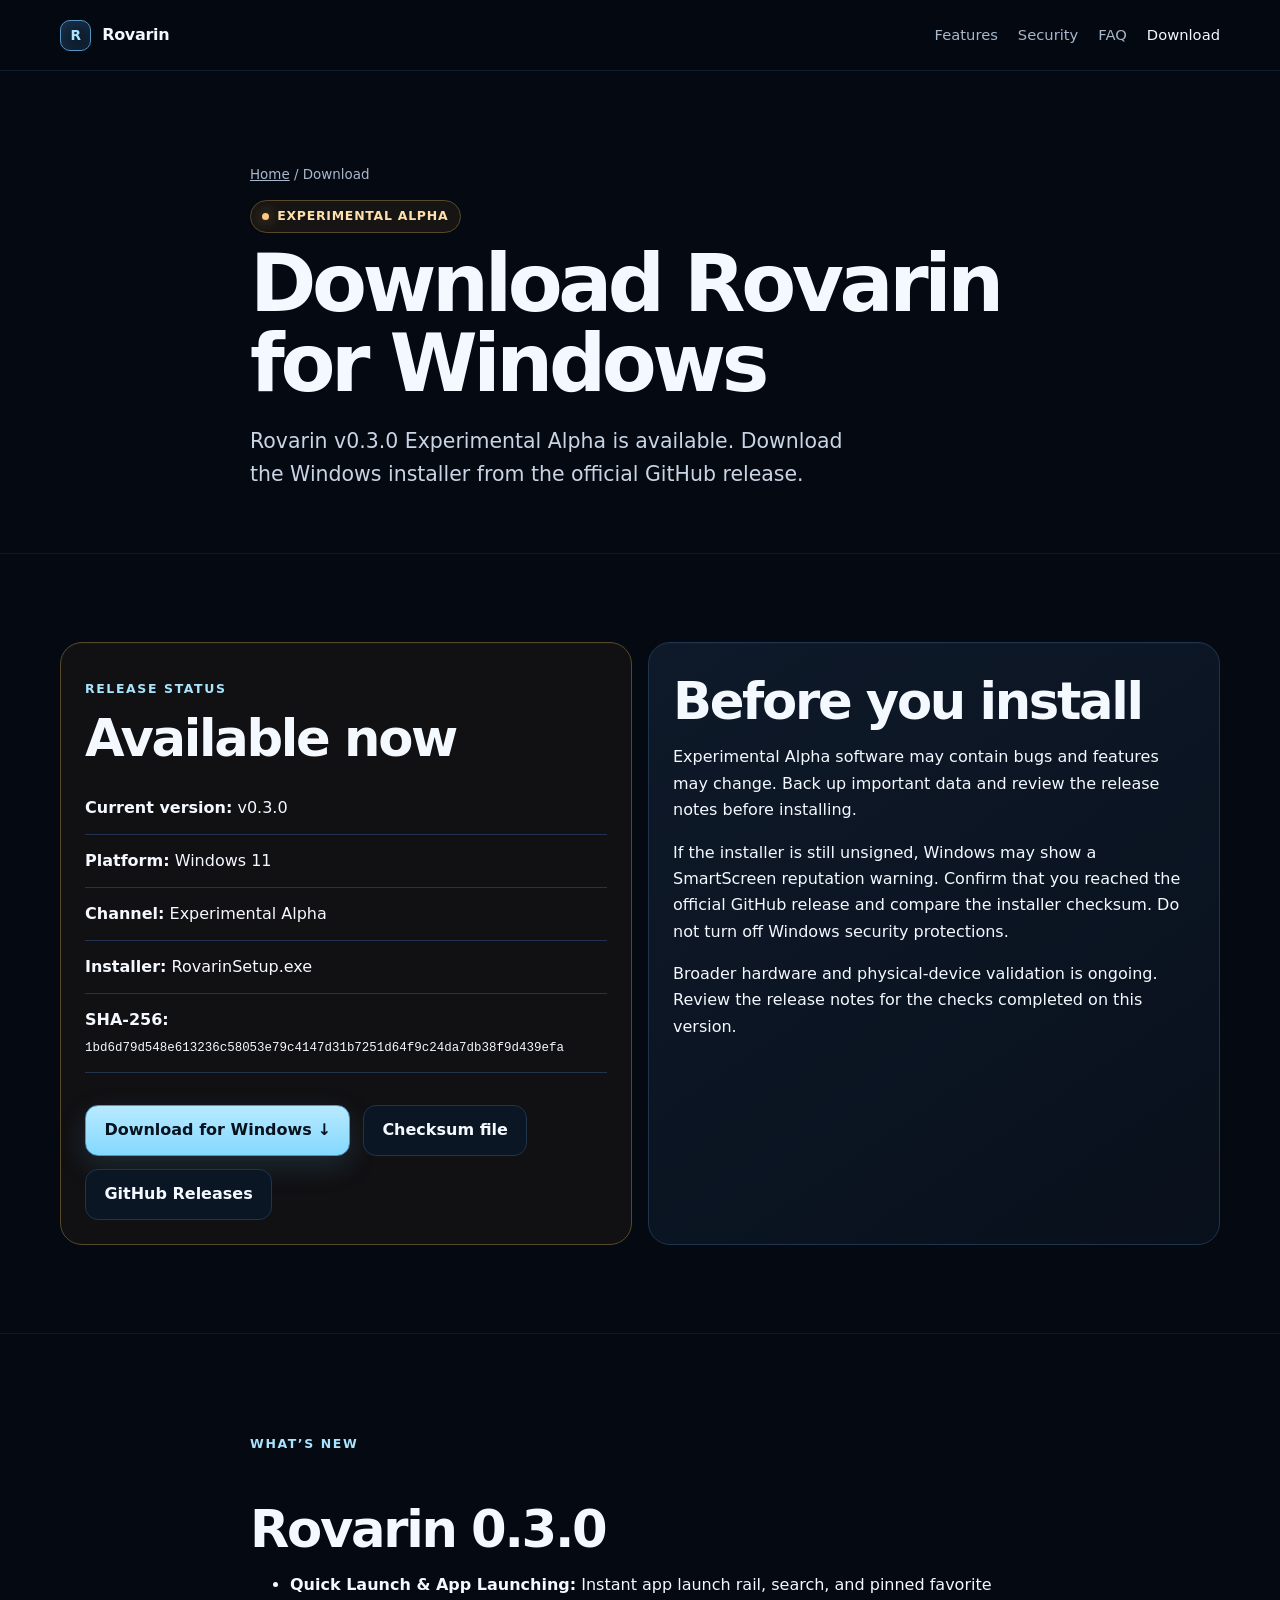
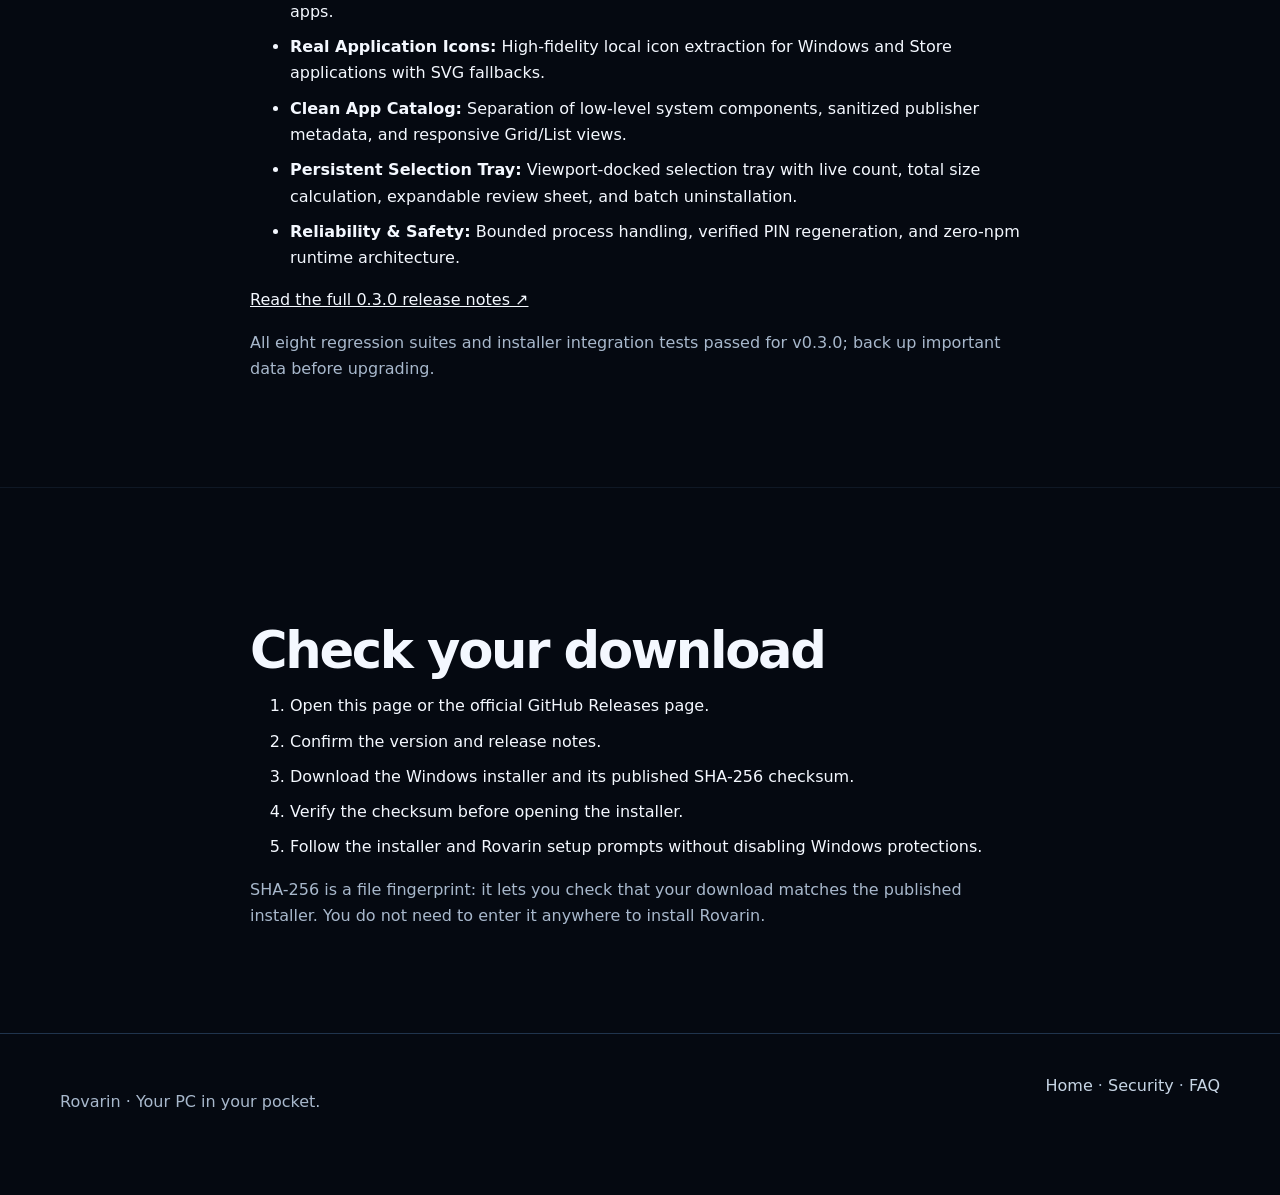
==== download/index.html @ 53f53052 "Promote v0.3.0 Applications and Quick Launch capabilities into Features and clean up release copy" ====
<!doctype html><html lang="en"><head><meta charset="utf-8"><meta name="viewport" content="width=device-width,initial-scale=1"><title>Download Rovarin for Windows — Experimental Alpha</title><meta name="description" content="Rovarin download status, Experimental Alpha warnings, release verification and Windows installer information."><link rel="canonical" href="https://rovarinofficial.com/download/"><meta property="og:title" content="Download Rovarin for Windows"><meta property="og:description" content="Check the current Rovarin Experimental Alpha release status and verification information."><meta property="og:type" content="website"><meta property="og:url" content="https://rovarinofficial.com/download/"><meta property="og:image" content="https://rovarinofficial.com/assets/images/social-preview.png"><meta name="twitter:card" content="summary_large_image"><meta name="twitter:title" content="Download Rovarin for Windows"><meta name="twitter:description" content="Rovarin Experimental Alpha download and release status."><meta name="twitter:image" content="https://rovarinofficial.com/assets/images/social-preview.png"><meta name="theme-color" content="#050911"><link rel="icon" type="image/svg+xml" href="data:image/svg+xml,%3Csvg xmlns='http://www.w3.org/2000/svg' viewBox='0 0 64 64'%3E%3Crect width='64' height='64' rx='17' fill='%2308111e'/%3E%3Cpath d='M19 47V17h14q12 0 12 10 0 7-7 9l9 11H36l-8-10v10zm9-18h5q4 0 4-3t-4-3h-5z' fill='%23a9e4ff'/%3E%3C/svg%3E"><link rel="stylesheet" href="/assets/css/site.css"><meta name="robots" content="index, follow"></head><body><a class="skip" href="#main">Skip to content</a><header class="site-header"><nav class="nav wrap" aria-label="Primary"><a class="brand" href="/"><span class="mark" aria-hidden="true"></span>Rovarin</a><button class="menu" data-menu aria-expanded="false" aria-controls="nav-links">Menu</button><div class="nav-links" data-nav id="nav-links"><a href="/#features">Features</a><a href="/security/">Security</a><a href="/faq/">FAQ</a><a href="/download/" aria-current="page">Download</a></div></nav></header><main id="main"><header class="page-hero"><div class="wrap prose"><p class="breadcrumbs"><a href="/">Home</a> / Download</p><span class="status">Experimental Alpha</span><h1>Download Rovarin for Windows</h1><p class="lead">Rovarin v0.3.0 Experimental Alpha is available. Download the Windows installer from the official GitHub release.</p></div></header><section class="section"><div class="wrap grid grid-2"><article class="card warning"><p class="kicker">Release status</p><h2>Available now</h2><ul class="list-clean"><li><strong>Current version:</strong> v0.3.0</li><li><strong>Platform:</strong> Windows 11</li><li><strong>Channel:</strong> Experimental Alpha</li><li><strong>Installer:</strong> RovarinSetup.exe</li><li><strong>SHA-256:</strong> <code class="checksum">1bd6d79d548e613236c58053e79c4147d31b7251d64f9c24da7db38f9d439efa</code></li></ul><div class="actions"><a class="button" href="https://github.com/DontMovePlease/Rovarin/releases/download/v0.3.0/RovarinSetup.exe">Download for Windows ↓</a><a class="button secondary" href="https://github.com/DontMovePlease/Rovarin/releases/download/v0.3.0/RovarinSetup.sha256">Checksum file</a><a class="button secondary" href="https://github.com/DontMovePlease/Rovarin/releases" target="_blank" rel="noopener noreferrer">GitHub Releases</a></div></article><article class="card"><h2>Before you install</h2><p>Experimental Alpha software may contain bugs and features may change. Back up important data and review the release notes before installing.</p><p>If the installer is still unsigned, Windows may show a SmartScreen reputation warning. Confirm that you reached the official GitHub release and compare the installer checksum. Do not turn off Windows security protections.</p><p>Broader hardware and physical-device validation is ongoing. Review the release notes for the checks completed on this version.</p></article></div></section><section class="section" id="updates"><div class="wrap prose"><p class="kicker">What’s new</p><h2>Rovarin 0.3.0</h2><ul><li><strong>Quick Launch &amp; App Launching:</strong> Instant app launch rail, search, and pinned favorite apps.</li><li><strong>Real Application Icons:</strong> High-fidelity local icon extraction for Windows and Store applications with SVG fallbacks.</li><li><strong>Clean App Catalog:</strong> Separation of low-level system components, sanitized publisher metadata, and responsive Grid/List views.</li><li><strong>Persistent Selection Tray:</strong> Viewport-docked selection tray with live count, total size calculation, expandable review sheet, and batch uninstallation.</li><li><strong>Reliability &amp; Safety:</strong> Bounded process handling, verified PIN regeneration, and zero-npm runtime architecture.</li></ul><p><a href="https://github.com/DontMovePlease/Rovarin/releases/tag/v0.3.0">Read the full 0.3.0 release notes ↗</a></p><p class="muted">All eight regression suites and installer integration tests passed for v0.3.0; back up important data before upgrading.</p></div></section><section class="section"><div class="wrap prose"><h2>Check your download</h2><ol><li>Open this page or the official GitHub Releases page.</li><li>Confirm the version and release notes.</li><li>Download the Windows installer and its published SHA-256 checksum.</li><li>Verify the checksum before opening the installer.</li><li>Follow the installer and Rovarin setup prompts without disabling Windows protections.</li></ol><p class="muted">SHA-256 is a file fingerprint: it lets you check that your download matches the published installer. You do not need to enter it anywhere to install Rovarin.</p></div></section></main><footer class="footer"><div class="wrap footer-grid"><p>Rovarin · Your PC in your pocket.</p><nav aria-label="Footer"><a href="/">Home</a> · <a href="/security/">Security</a> · <a href="/faq/">FAQ</a></nav></div></footer><script src="/assets/js/site.js" defer></script></body></html>
---- assets/css/site.css ----
:root{color-scheme:dark;--bg:#050911;--bg2:#09111f;--panel:#0d1726;--panel2:#101d2f;--line:#20344d;--text:#f4f8ff;--muted:#a8b8cc;--ice:#a9e4ff;--blue:#63c8ff;--indigo:#8094ff;--good:#7ae5bd;--warn:#ffc980;--radius:22px;--shadow:0 24px 70px rgba(0,0,0,.35);font-family:Inter,ui-sans-serif,system-ui,-apple-system,BlinkMacSystemFont,"Segoe UI",sans-serif;font-size:16px}
*{box-sizing:border-box}html{scroll-behavior:smooth}body{margin:0;background:radial-gradient(900px 500px at 70% -10%,rgba(72,113,184,.16),transparent 65%),var(--bg);color:var(--text);line-height:1.65}a{color:inherit}img,video{display:block;max-width:100%}button,a{touch-action:manipulation}::selection{background:var(--ice);color:#05101d}:focus-visible{outline:3px solid var(--ice);outline-offset:4px}.skip{position:fixed;left:1rem;top:1rem;z-index:99;transform:translateY(-180%);padding:.7rem 1rem;background:var(--ice);color:#06101c;border-radius:10px;text-decoration:none}.skip:focus{transform:none}.wrap{width:min(1160px,calc(100% - 2rem));margin-inline:auto}.site-header{position:sticky;top:0;z-index:20;background:rgba(5,9,17,.88);border-bottom:1px solid rgba(105,159,214,.15);backdrop-filter:blur(14px)}.nav{min-height:70px;display:flex;align-items:center;justify-content:space-between;gap:1rem}.brand{display:flex;align-items:center;gap:.7rem;font-weight:760;letter-spacing:-.02em;text-decoration:none}.mark{width:31px;height:31px;border:1px solid #5595c4;border-radius:10px;display:grid;place-items:center;background:linear-gradient(145deg,#13253b,#08111e);box-shadow:inset 0 0 18px rgba(99,200,255,.12)}.mark:before{content:"R";font-size:.85rem;color:var(--ice)}.nav-links{display:flex;align-items:center;gap:1.25rem}.nav-links a{color:var(--muted);text-decoration:none;font-size:.92rem}.nav-links a:hover,.nav-links a[aria-current="page"]{color:var(--text)}.menu{display:none;background:transparent;color:var(--text);border:1px solid var(--line);border-radius:10px;padding:.5rem .7rem}.status{display:inline-flex;align-items:center;gap:.5rem;border:1px solid #594928;background:rgba(87,67,31,.22);color:#ffe0ac;border-radius:999px;padding:.32rem .7rem;font-size:.78rem;font-weight:700;letter-spacing:.06em;text-transform:uppercase}.status:before{content:"";width:7px;height:7px;border-radius:50%;background:var(--warn);box-shadow:0 0 13px rgba(255,201,128,.6)}.hero{padding:7rem 0 5rem}.hero-grid{display:grid;grid-template-columns:1.02fr .98fr;gap:4rem;align-items:center}.eyebrow{color:var(--ice);font-size:.79rem;text-transform:uppercase;letter-spacing:.14em;font-weight:750}.hero h1{font-size:clamp(3.25rem,7vw,6.4rem);line-height:.92;letter-spacing:-.065em;margin:.85rem 0 1.4rem}.hero h1 span{display:block;color:var(--ice);font-size:.34em;line-height:1.2;letter-spacing:-.025em;margin-top:1rem}.lead{font-size:clamp(1.08rem,2vw,1.28rem);color:#c9d5e5;max-width:620px}.answer{color:var(--muted);max-width:680px}.actions{display:flex;flex-wrap:wrap;gap:.8rem;margin-top:2rem}.button{display:inline-flex;align-items:center;justify-content:center;min-height:48px;padding:.7rem 1.15rem;border-radius:13px;border:1px solid #5295c6;background:linear-gradient(180deg,#b8eaff,#84d8ff);color:#07131e;text-decoration:none;font-weight:760;box-shadow:0 10px 30px rgba(99,200,255,.15)}.button.secondary{background:#0b1625;color:var(--text);border-color:var(--line);box-shadow:none}.button[aria-disabled="true"]{opacity:.55;cursor:not-allowed}.micro{font-size:.82rem;color:#8395ab;margin-top:1rem}.showcase{position:relative}.window{background:linear-gradient(145deg,rgba(18,33,52,.95),rgba(7,14,25,.97));border:1px solid #29435f;border-radius:26px;box-shadow:var(--shadow),inset 0 1px rgba(255,255,255,.05);overflow:hidden;aspect-ratio:1.22}.windowbar{height:46px;display:flex;align-items:center;gap:7px;padding:0 1rem;border-bottom:1px solid var(--line)}.dot{width:8px;height:8px;background:#35506d;border-radius:50%}.placeholder{height:calc(100% - 46px);display:grid;place-items:center;text-align:center;padding:2rem;background:linear-gradient(rgba(99,200,255,.03) 1px,transparent 1px),linear-gradient(90deg,rgba(99,200,255,.03) 1px,transparent 1px);background-size:32px 32px}.placeholder strong{display:block;color:var(--ice);font-size:1.1rem}.placeholder span{display:block;max-width:350px;color:var(--muted);font-size:.9rem;margin-top:.4rem}.phone-outline{position:absolute;right:0;bottom:-42px;width:155px;aspect-ratio:.49;background:#070c14;border:1px solid #31506e;border-radius:28px;box-shadow:0 24px 55px rgba(0,0,0,.52);padding:9px}.phone-screen{height:100%;border-radius:21px;border:1px dashed #345978;display:grid;place-items:center;text-align:center;color:#8ea4bc;font-size:.7rem;padding:1rem}.section{padding:5.5rem 0;border-top:1px solid rgba(105,159,214,.1)}.section-head{max-width:720px;margin-bottom:2.2rem}.section h2{font-size:clamp(2rem,4vw,3.4rem);line-height:1.05;letter-spacing:-.045em;margin:.5rem 0 1rem}.section h3{line-height:1.2}.muted{color:var(--muted)}.grid{display:grid;gap:1rem}.grid-3{grid-template-columns:repeat(3,1fr)}.grid-2{grid-template-columns:repeat(2,1fr)}.card{background:linear-gradient(145deg,rgba(15,27,44,.9),rgba(9,17,29,.88));border:1px solid var(--line);border-radius:var(--radius);padding:1.5rem;box-shadow:inset 0 1px rgba(255,255,255,.025)}.card h3{margin:.25rem 0 .65rem}.card p:last-child{margin-bottom:0}.icon{width:40px;height:40px;display:grid;place-items:center;border-radius:12px;background:#10253a;border:1px solid #274665;color:var(--ice);font-weight:780}.metric-row{display:grid;grid-template-columns:repeat(4,1fr);gap:.8rem}.metric{border-left:2px solid var(--blue);padding:.45rem 1rem;background:rgba(11,23,39,.72);border-radius:0 12px 12px 0}.metric strong{display:block}.metric span{color:var(--muted);font-size:.85rem}.demo-strip{display:grid;grid-template-columns:repeat(5,1fr);gap:.7rem;counter-reset:demo}.demo-step{min-height:165px;padding:1rem;border:1px dashed #34536f;border-radius:18px;background:#08111d;color:var(--muted);display:flex;flex-direction:column;justify-content:space-between}.demo-step:before{counter-increment:demo;content:"0" counter(demo);color:var(--ice);font-size:.76rem;letter-spacing:.12em}.demo-step strong{color:var(--text)}.flow{display:grid;grid-template-columns:repeat(5,1fr);gap:0}.flow article{padding:1.2rem;border-top:1px solid var(--line);position:relative}.flow b{color:var(--ice);font-size:.8rem;letter-spacing:.1em}.callout{border:1px solid #39536f;background:linear-gradient(100deg,rgba(32,63,92,.28),rgba(13,23,39,.74));border-radius:26px;padding:clamp(1.5rem,4vw,3rem)}.release{display:grid;grid-template-columns:1fr auto;align-items:center;gap:2rem}.release h2{margin-top:.35rem}.warning{border-color:#57482b;background:rgba(72,54,25,.18)}.faq-list{display:grid;gap:.65rem}.faq-list details{border:1px solid var(--line);border-radius:16px;background:#0a1422;padding:1rem 1.2rem}.faq-list summary{cursor:pointer;font-weight:700}.faq-list p{color:var(--muted);margin-bottom:.2rem}.footer{padding:2.4rem 0 4rem;border-top:1px solid var(--line);color:var(--muted)}.footer-grid{display:flex;justify-content:space-between;gap:2rem;flex-wrap:wrap}.footer a{color:#c7d5e5;text-decoration:none}.prose{max-width:780px}.prose h2{margin-top:3rem}.prose h3{margin-top:2rem}.prose li{margin:.55rem 0}.page-hero{padding:5rem 0 2.5rem}.page-hero h1{font-size:clamp(2.6rem,7vw,5rem);letter-spacing:-.055em;line-height:1;margin:.7rem 0 1rem}.breadcrumbs{font-size:.84rem;color:var(--muted)}.notice{padding:1rem 1.2rem;border:1px solid #5f4b29;border-radius:14px;background:#1d180e;color:#ffe0a6}.list-clean{padding:0;list-style:none}.list-clean li{padding:.8rem 0;border-bottom:1px solid var(--line)}.kicker{font-size:.78rem;text-transform:uppercase;letter-spacing:.13em;color:var(--ice);font-weight:750}@media(max-width:900px){.hero-grid,.grid-3{grid-template-columns:1fr}.hero{padding-top:5rem}.showcase{max-width:680px}.demo-strip{grid-template-columns:repeat(2,1fr)}.demo-step:last-child{grid-column:span 2}.flow{grid-template-columns:1fr}.flow article{border-left:1px solid var(--line)}.metric-row{grid-template-columns:repeat(2,1fr)}}@media(max-width:700px){.menu{display:block}.nav-links{display:none;position:absolute;top:70px;left:0;right:0;background:#07101c;border-bottom:1px solid var(--line);padding:1rem;flex-direction:column;align-items:stretch}.nav-links.open{display:flex}.nav-links a{padding:.55rem}.hero-grid{gap:2.6rem}.phone-outline{right:10px;width:120px}.grid-2,.release{grid-template-columns:1fr}.release .actions{margin-top:0}.metric-row,.demo-strip{grid-template-columns:1fr}.demo-step:last-child{grid-column:auto}.section{padding:4rem 0}}@media(max-width:390px){.wrap{width:min(100% - 1.25rem,1160px)}.hero{padding-top:4rem}.hero h1{font-size:3rem}.actions{flex-direction:column}.button{width:100%}.phone-outline{display:none}.card{padding:1.2rem}}@media(prefers-reduced-motion:reduce){html{scroll-behavior:auto}*,*:before,*:after{animation-duration:.01ms!important;animation-iteration-count:1!important;transition-duration:.01ms!important}}

.checksum{overflow-wrap:anywhere;font-size:.78rem;line-height:1.8}.list-clean{min-width:0}.grid>*{min-width:0}
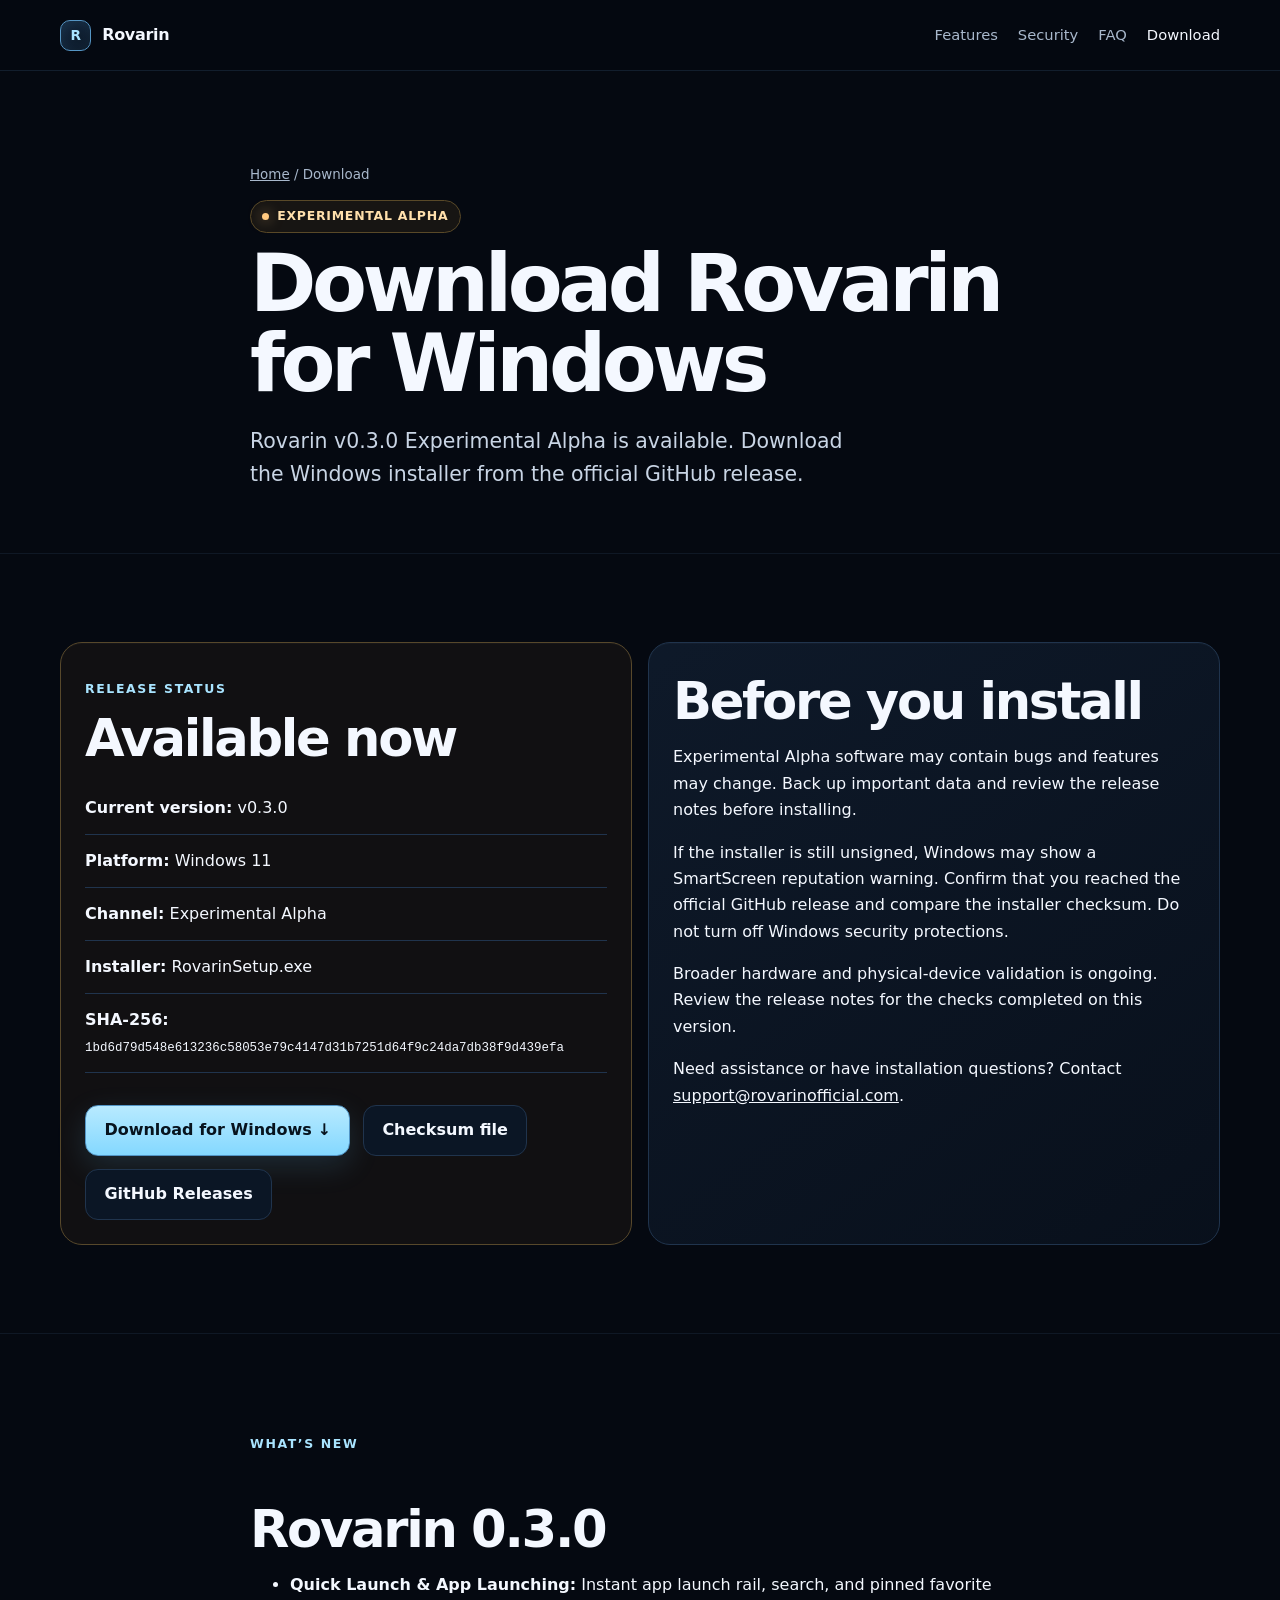
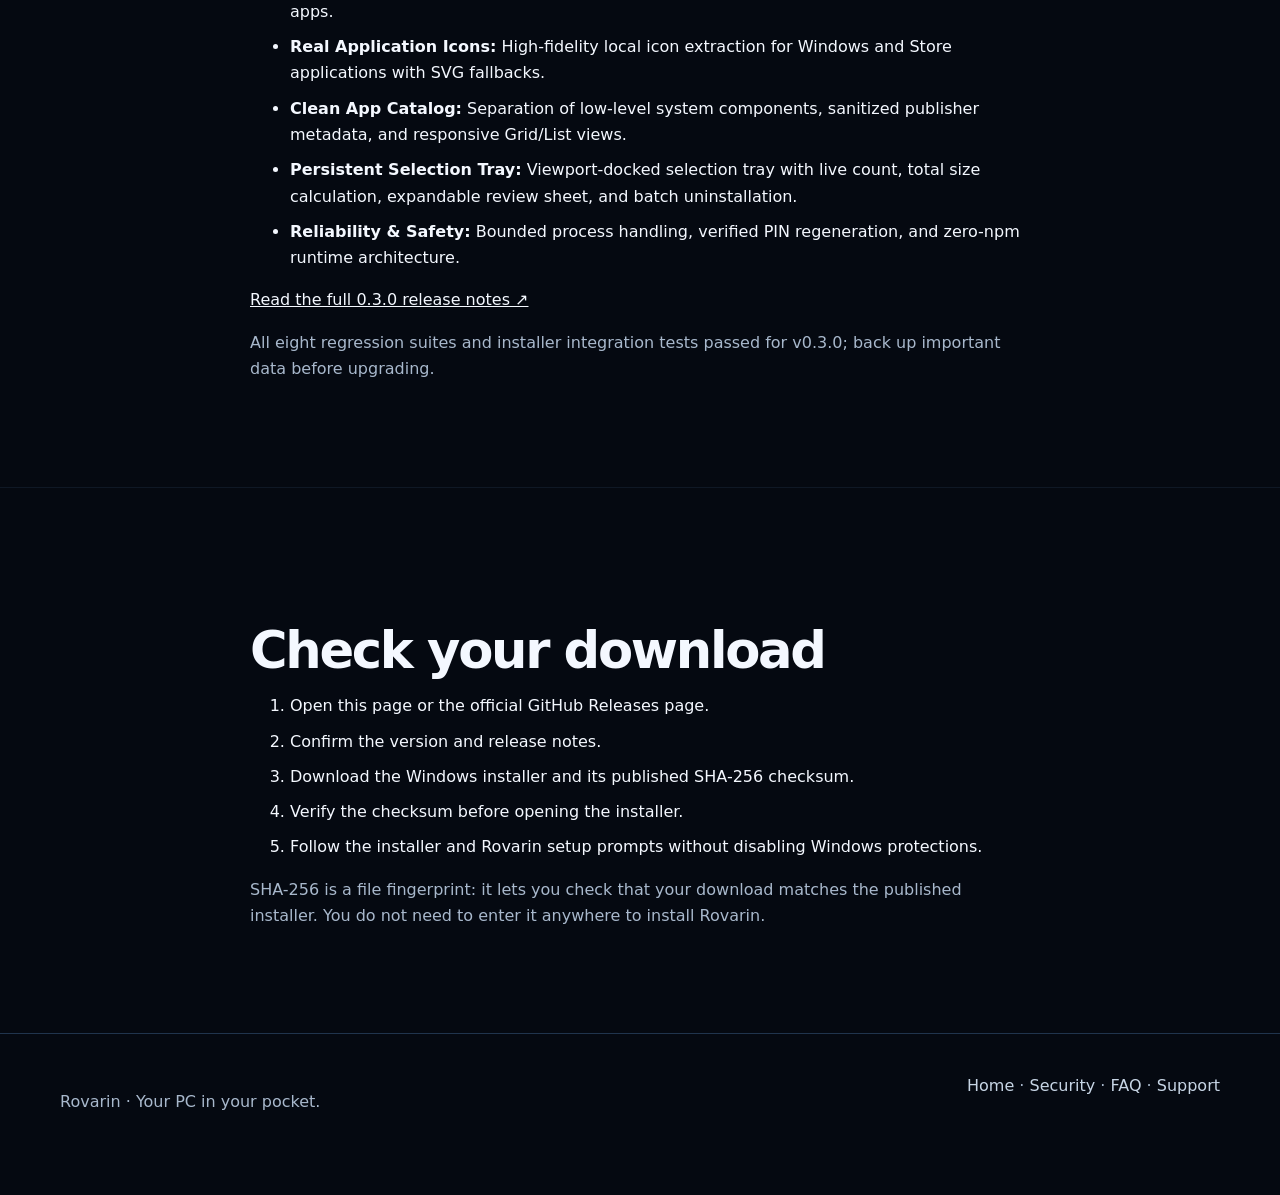
==== commit f5c0ae3c: "Add official support email and safe site polish across pages" ====
--- a/download/index.html
+++ b/download/index.html
@@ -1 +1 @@
-<!doctype html><html lang="en"><head><meta charset="utf-8"><meta name="viewport" content="width=device-width,initial-scale=1"><title>Download Rovarin for Windows — Experimental Alpha</title><meta name="description" content="Rovarin download status, Experimental Alpha warnings, release verification and Windows installer information."><link rel="canonical" href="https://rovarinofficial.com/download/"><meta property="og:title" content="Download Rovarin for Windows"><meta property="og:description" content="Check the current Rovarin Experimental Alpha release status and verification information."><meta property="og:type" content="website"><meta property="og:url" content="https://rovarinofficial.com/download/"><meta property="og:image" content="https://rovarinofficial.com/assets/images/social-preview.png"><meta name="twitter:card" content="summary_large_image"><meta name="twitter:title" content="Download Rovarin for Windows"><meta name="twitter:description" content="Rovarin Experimental Alpha download and release status."><meta name="twitter:image" content="https://rovarinofficial.com/assets/images/social-preview.png"><meta name="theme-color" content="#050911"><link rel="icon" type="image/svg+xml" href="data:image/svg+xml,%3Csvg xmlns='http://www.w3.org/2000/svg' viewBox='0 0 64 64'%3E%3Crect width='64' height='64' rx='17' fill='%2308111e'/%3E%3Cpath d='M19 47V17h14q12 0 12 10 0 7-7 9l9 11H36l-8-10v10zm9-18h5q4 0 4-3t-4-3h-5z' fill='%23a9e4ff'/%3E%3C/svg%3E"><link rel="stylesheet" href="/assets/css/site.css"><meta name="robots" content="index, follow"></head><body><a class="skip" href="#main">Skip to content</a><header class="site-header"><nav class="nav wrap" aria-label="Primary"><a class="brand" href="/"><span class="mark" aria-hidden="true"></span>Rovarin</a><button class="menu" data-menu aria-expanded="false" aria-controls="nav-links">Menu</button><div class="nav-links" data-nav id="nav-links"><a href="/#features">Features</a><a href="/security/">Security</a><a href="/faq/">FAQ</a><a href="/download/" aria-current="page">Download</a></div></nav></header><main id="main"><header class="page-hero"><div class="wrap prose"><p class="breadcrumbs"><a href="/">Home</a> / Download</p><span class="status">Experimental Alpha</span><h1>Download Rovarin for Windows</h1><p class="lead">Rovarin v0.3.0 Experimental Alpha is available. Download the Windows installer from the official GitHub release.</p></div></header><section class="section"><div class="wrap grid grid-2"><article class="card warning"><p class="kicker">Release status</p><h2>Available now</h2><ul class="list-clean"><li><strong>Current version:</strong> v0.3.0</li><li><strong>Platform:</strong> Windows 11</li><li><strong>Channel:</strong> Experimental Alpha</li><li><strong>Installer:</strong> RovarinSetup.exe</li><li><strong>SHA-256:</strong> <code class="checksum">1bd6d79d548e613236c58053e79c4147d31b7251d64f9c24da7db38f9d439efa</code></li></ul><div class="actions"><a class="button" href="https://github.com/DontMovePlease/Rovarin/releases/download/v0.3.0/RovarinSetup.exe">Download for Windows ↓</a><a class="button secondary" href="https://github.com/DontMovePlease/Rovarin/releases/download/v0.3.0/RovarinSetup.sha256">Checksum file</a><a class="button secondary" href="https://github.com/DontMovePlease/Rovarin/releases" target="_blank" rel="noopener noreferrer">GitHub Releases</a></div></article><article class="card"><h2>Before you install</h2><p>Experimental Alpha software may contain bugs and features may change. Back up important data and review the release notes before installing.</p><p>If the installer is still unsigned, Windows may show a SmartScreen reputation warning. Confirm that you reached the official GitHub release and compare the installer checksum. Do not turn off Windows security protections.</p><p>Broader hardware and physical-device validation is ongoing. Review the release notes for the checks completed on this version.</p></article></div></section><section class="section" id="updates"><div class="wrap prose"><p class="kicker">What’s new</p><h2>Rovarin 0.3.0</h2><ul><li><strong>Quick Launch &amp; App Launching:</strong> Instant app launch rail, search, and pinned favorite apps.</li><li><strong>Real Application Icons:</strong> High-fidelity local icon extraction for Windows and Store applications with SVG fallbacks.</li><li><strong>Clean App Catalog:</strong> Separation of low-level system components, sanitized publisher metadata, and responsive Grid/List views.</li><li><strong>Persistent Selection Tray:</strong> Viewport-docked selection tray with live count, total size calculation, expandable review sheet, and batch uninstallation.</li><li><strong>Reliability &amp; Safety:</strong> Bounded process handling, verified PIN regeneration, and zero-npm runtime architecture.</li></ul><p><a href="https://github.com/DontMovePlease/Rovarin/releases/tag/v0.3.0">Read the full 0.3.0 release notes ↗</a></p><p class="muted">All eight regression suites and installer integration tests passed for v0.3.0; back up important data before upgrading.</p></div></section><section class="section"><div class="wrap prose"><h2>Check your download</h2><ol><li>Open this page or the official GitHub Releases page.</li><li>Confirm the version and release notes.</li><li>Download the Windows installer and its published SHA-256 checksum.</li><li>Verify the checksum before opening the installer.</li><li>Follow the installer and Rovarin setup prompts without disabling Windows protections.</li></ol><p class="muted">SHA-256 is a file fingerprint: it lets you check that your download matches the published installer. You do not need to enter it anywhere to install Rovarin.</p></div></section></main><footer class="footer"><div class="wrap footer-grid"><p>Rovarin · Your PC in your pocket.</p><nav aria-label="Footer"><a href="/">Home</a> · <a href="/security/">Security</a> · <a href="/faq/">FAQ</a></nav></div></footer><script src="/assets/js/site.js" defer></script></body></html>
+<!doctype html><html lang="en"><head><meta charset="utf-8"><meta name="viewport" content="width=device-width,initial-scale=1"><title>Download Rovarin for Windows — Experimental Alpha</title><meta name="description" content="Rovarin download status, Experimental Alpha warnings, release verification and Windows installer information."><link rel="canonical" href="https://rovarinofficial.com/download/"><meta property="og:title" content="Download Rovarin for Windows"><meta property="og:description" content="Check the current Rovarin Experimental Alpha release status and verification information."><meta property="og:type" content="website"><meta property="og:site_name" content="Rovarin"><meta property="og:url" content="https://rovarinofficial.com/download/"><meta property="og:image" content="https://rovarinofficial.com/assets/images/social-preview.png"><meta name="twitter:card" content="summary_large_image"><meta name="twitter:title" content="Download Rovarin for Windows"><meta name="twitter:description" content="Rovarin Experimental Alpha download and release status."><meta name="twitter:image" content="https://rovarinofficial.com/assets/images/social-preview.png"><meta name="theme-color" content="#050911"><link rel="icon" type="image/png" href="/assets/images/icon.png"><link rel="icon" type="image/svg+xml" href="data:image/svg+xml,%3Csvg xmlns='http://www.w3.org/2000/svg' viewBox='0 0 64 64'%3E%3Crect width='64' height='64' rx='17' fill='%2308111e'/%3E%3Cpath d='M19 47V17h14q12 0 12 10 0 7-7 9l9 11H36l-8-10v10zm9-18h5q4 0 4-3t-4-3h-5z' fill='%23a9e4ff'/%3E%3C/svg%3E"><link rel="stylesheet" href="/assets/css/site.css"><meta name="robots" content="index, follow"></head><body><a class="skip" href="#main">Skip to content</a><header class="site-header"><nav class="nav wrap" aria-label="Primary"><a class="brand" href="/"><span class="mark" aria-hidden="true"></span>Rovarin</a><button class="menu" data-menu aria-expanded="false" aria-controls="nav-links">Menu</button><div class="nav-links" data-nav id="nav-links"><a href="/#features">Features</a><a href="/security/">Security</a><a href="/faq/">FAQ</a><a href="/download/" aria-current="page">Download</a></div></nav></header><main id="main"><header class="page-hero"><div class="wrap prose"><p class="breadcrumbs"><a href="/">Home</a> / Download</p><span class="status">Experimental Alpha</span><h1>Download Rovarin for Windows</h1><p class="lead">Rovarin v0.3.0 Experimental Alpha is available. Download the Windows installer from the official GitHub release.</p></div></header><section class="section"><div class="wrap grid grid-2"><article class="card warning"><p class="kicker">Release status</p><h2>Available now</h2><ul class="list-clean"><li><strong>Current version:</strong> v0.3.0</li><li><strong>Platform:</strong> Windows 11</li><li><strong>Channel:</strong> Experimental Alpha</li><li><strong>Installer:</strong> RovarinSetup.exe</li><li><strong>SHA-256:</strong> <code class="checksum">1bd6d79d548e613236c58053e79c4147d31b7251d64f9c24da7db38f9d439efa</code></li></ul><div class="actions"><a class="button" href="https://github.com/DontMovePlease/Rovarin/releases/download/v0.3.0/RovarinSetup.exe">Download for Windows ↓</a><a class="button secondary" href="https://github.com/DontMovePlease/Rovarin/releases/download/v0.3.0/RovarinSetup.sha256">Checksum file</a><a class="button secondary" href="https://github.com/DontMovePlease/Rovarin/releases" target="_blank" rel="noopener noreferrer">GitHub Releases</a></div></article><article class="card"><h2>Before you install</h2><p>Experimental Alpha software may contain bugs and features may change. Back up important data and review the release notes before installing.</p><p>If the installer is still unsigned, Windows may show a SmartScreen reputation warning. Confirm that you reached the official GitHub release and compare the installer checksum. Do not turn off Windows security protections.</p><p>Broader hardware and physical-device validation is ongoing. Review the release notes for the checks completed on this version.</p><p>Need assistance or have installation questions? Contact <a href="mailto:support@rovarinofficial.com">support@rovarinofficial.com</a>.</p></article></div></section><section class="section" id="updates"><div class="wrap prose"><p class="kicker">What’s new</p><h2>Rovarin 0.3.0</h2><ul><li><strong>Quick Launch &amp; App Launching:</strong> Instant app launch rail, search, and pinned favorite apps.</li><li><strong>Real Application Icons:</strong> High-fidelity local icon extraction for Windows and Store applications with SVG fallbacks.</li><li><strong>Clean App Catalog:</strong> Separation of low-level system components, sanitized publisher metadata, and responsive Grid/List views.</li><li><strong>Persistent Selection Tray:</strong> Viewport-docked selection tray with live count, total size calculation, expandable review sheet, and batch uninstallation.</li><li><strong>Reliability &amp; Safety:</strong> Bounded process handling, verified PIN regeneration, and zero-npm runtime architecture.</li></ul><p><a href="https://github.com/DontMovePlease/Rovarin/releases/tag/v0.3.0">Read the full 0.3.0 release notes ↗</a></p><p class="muted">All eight regression suites and installer integration tests passed for v0.3.0; back up important data before upgrading.</p></div></section><section class="section"><div class="wrap prose"><h2>Check your download</h2><ol><li>Open this page or the official GitHub Releases page.</li><li>Confirm the version and release notes.</li><li>Download the Windows installer and its published SHA-256 checksum.</li><li>Verify the checksum before opening the installer.</li><li>Follow the installer and Rovarin setup prompts without disabling Windows protections.</li></ol><p class="muted">SHA-256 is a file fingerprint: it lets you check that your download matches the published installer. You do not need to enter it anywhere to install Rovarin.</p></div></section></main><footer class="footer"><div class="wrap footer-grid"><p>Rovarin · Your PC in your pocket.</p><nav aria-label="Footer"><a href="/">Home</a> · <a href="/security/">Security</a> · <a href="/faq/">FAQ</a> · <a href="mailto:support@rovarinofficial.com">Support</a></nav></div></footer><script src="/assets/js/site.js" defer></script></body></html>
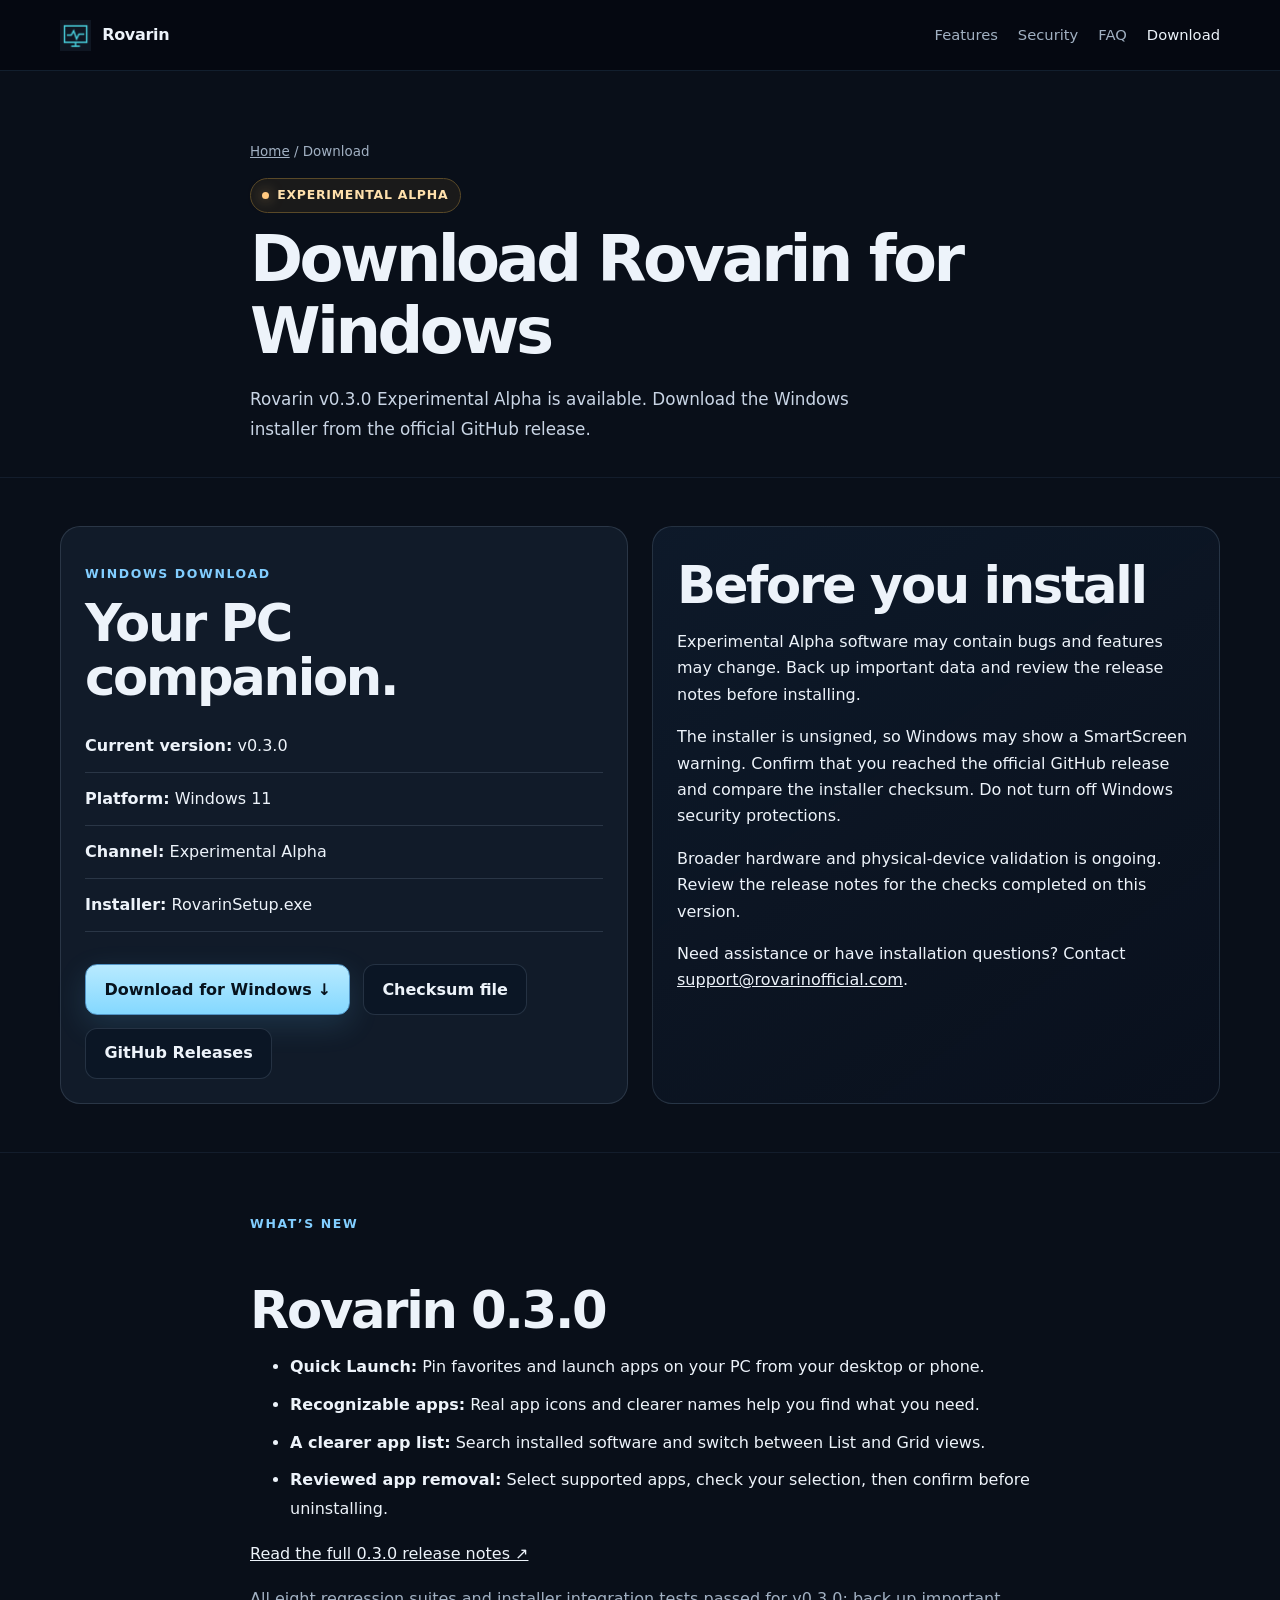
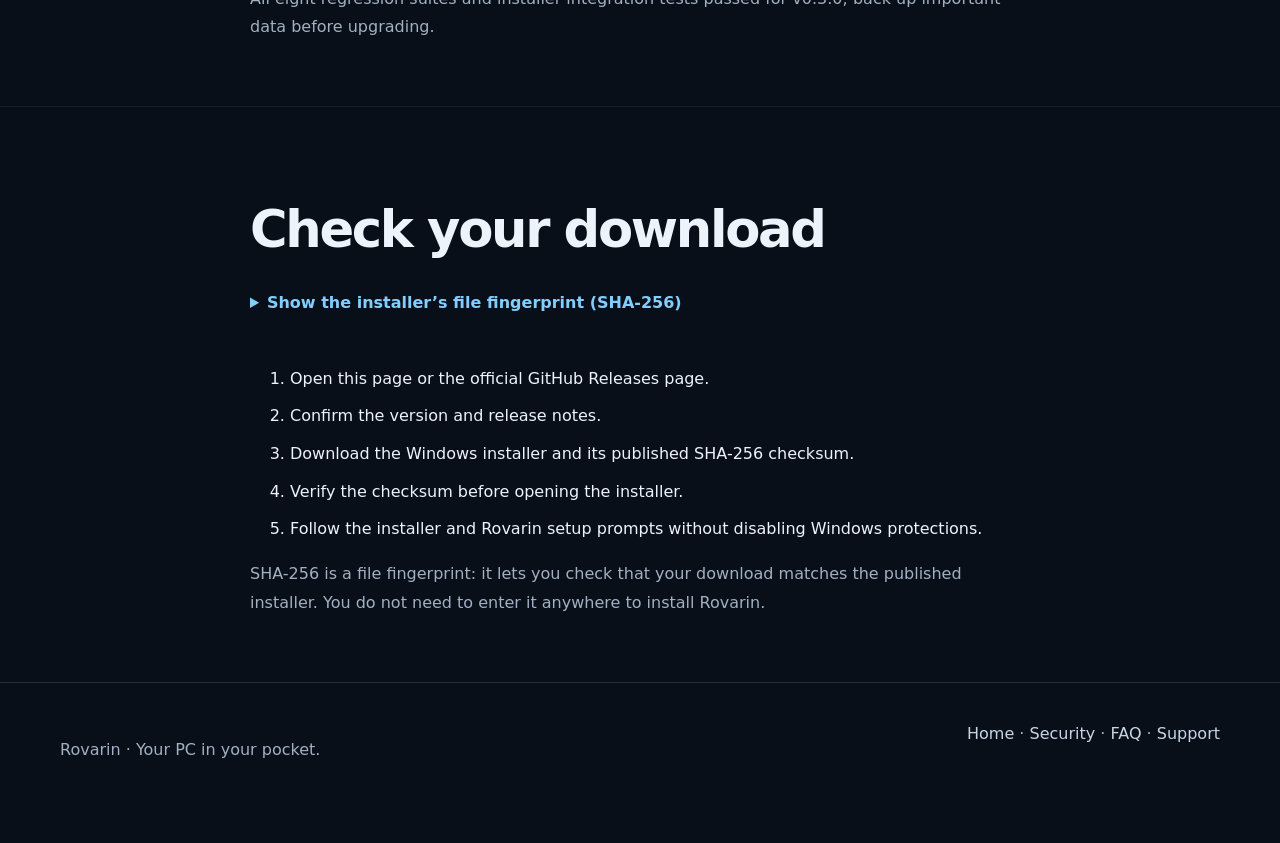
==== commit 5ebebf7e: "Simplify website for everyday users and clarify downloads" ====
--- a/download/index.html
+++ b/download/index.html
@@ -1 +1 @@
-<!doctype html><html lang="en"><head><meta charset="utf-8"><meta name="viewport" content="width=device-width,initial-scale=1"><title>Download Rovarin for Windows — Experimental Alpha</title><meta name="description" content="Rovarin download status, Experimental Alpha warnings, release verification and Windows installer information."><link rel="canonical" href="https://rovarinofficial.com/download/"><meta property="og:title" content="Download Rovarin for Windows"><meta property="og:description" content="Check the current Rovarin Experimental Alpha release status and verification information."><meta property="og:type" content="website"><meta property="og:site_name" content="Rovarin"><meta property="og:url" content="https://rovarinofficial.com/download/"><meta property="og:image" content="https://rovarinofficial.com/assets/images/social-preview.png"><meta name="twitter:card" content="summary_large_image"><meta name="twitter:title" content="Download Rovarin for Windows"><meta name="twitter:description" content="Rovarin Experimental Alpha download and release status."><meta name="twitter:image" content="https://rovarinofficial.com/assets/images/social-preview.png"><meta name="theme-color" content="#050911"><link rel="icon" type="image/png" href="/assets/images/icon.png"><link rel="icon" type="image/svg+xml" href="data:image/svg+xml,%3Csvg xmlns='http://www.w3.org/2000/svg' viewBox='0 0 64 64'%3E%3Crect width='64' height='64' rx='17' fill='%2308111e'/%3E%3Cpath d='M19 47V17h14q12 0 12 10 0 7-7 9l9 11H36l-8-10v10zm9-18h5q4 0 4-3t-4-3h-5z' fill='%23a9e4ff'/%3E%3C/svg%3E"><link rel="stylesheet" href="/assets/css/site.css"><meta name="robots" content="index, follow"></head><body><a class="skip" href="#main">Skip to content</a><header class="site-header"><nav class="nav wrap" aria-label="Primary"><a class="brand" href="/"><span class="mark" aria-hidden="true"></span>Rovarin</a><button class="menu" data-menu aria-expanded="false" aria-controls="nav-links">Menu</button><div class="nav-links" data-nav id="nav-links"><a href="/#features">Features</a><a href="/security/">Security</a><a href="/faq/">FAQ</a><a href="/download/" aria-current="page">Download</a></div></nav></header><main id="main"><header class="page-hero"><div class="wrap prose"><p class="breadcrumbs"><a href="/">Home</a> / Download</p><span class="status">Experimental Alpha</span><h1>Download Rovarin for Windows</h1><p class="lead">Rovarin v0.3.0 Experimental Alpha is available. Download the Windows installer from the official GitHub release.</p></div></header><section class="section"><div class="wrap grid grid-2"><article class="card warning"><p class="kicker">Release status</p><h2>Available now</h2><ul class="list-clean"><li><strong>Current version:</strong> v0.3.0</li><li><strong>Platform:</strong> Windows 11</li><li><strong>Channel:</strong> Experimental Alpha</li><li><strong>Installer:</strong> RovarinSetup.exe</li><li><strong>SHA-256:</strong> <code class="checksum">1bd6d79d548e613236c58053e79c4147d31b7251d64f9c24da7db38f9d439efa</code></li></ul><div class="actions"><a class="button" href="https://github.com/DontMovePlease/Rovarin/releases/download/v0.3.0/RovarinSetup.exe">Download for Windows ↓</a><a class="button secondary" href="https://github.com/DontMovePlease/Rovarin/releases/download/v0.3.0/RovarinSetup.sha256">Checksum file</a><a class="button secondary" href="https://github.com/DontMovePlease/Rovarin/releases" target="_blank" rel="noopener noreferrer">GitHub Releases</a></div></article><article class="card"><h2>Before you install</h2><p>Experimental Alpha software may contain bugs and features may change. Back up important data and review the release notes before installing.</p><p>If the installer is still unsigned, Windows may show a SmartScreen reputation warning. Confirm that you reached the official GitHub release and compare the installer checksum. Do not turn off Windows security protections.</p><p>Broader hardware and physical-device validation is ongoing. Review the release notes for the checks completed on this version.</p><p>Need assistance or have installation questions? Contact <a href="mailto:support@rovarinofficial.com">support@rovarinofficial.com</a>.</p></article></div></section><section class="section" id="updates"><div class="wrap prose"><p class="kicker">What’s new</p><h2>Rovarin 0.3.0</h2><ul><li><strong>Quick Launch &amp; App Launching:</strong> Instant app launch rail, search, and pinned favorite apps.</li><li><strong>Real Application Icons:</strong> High-fidelity local icon extraction for Windows and Store applications with SVG fallbacks.</li><li><strong>Clean App Catalog:</strong> Separation of low-level system components, sanitized publisher metadata, and responsive Grid/List views.</li><li><strong>Persistent Selection Tray:</strong> Viewport-docked selection tray with live count, total size calculation, expandable review sheet, and batch uninstallation.</li><li><strong>Reliability &amp; Safety:</strong> Bounded process handling, verified PIN regeneration, and zero-npm runtime architecture.</li></ul><p><a href="https://github.com/DontMovePlease/Rovarin/releases/tag/v0.3.0">Read the full 0.3.0 release notes ↗</a></p><p class="muted">All eight regression suites and installer integration tests passed for v0.3.0; back up important data before upgrading.</p></div></section><section class="section"><div class="wrap prose"><h2>Check your download</h2><ol><li>Open this page or the official GitHub Releases page.</li><li>Confirm the version and release notes.</li><li>Download the Windows installer and its published SHA-256 checksum.</li><li>Verify the checksum before opening the installer.</li><li>Follow the installer and Rovarin setup prompts without disabling Windows protections.</li></ol><p class="muted">SHA-256 is a file fingerprint: it lets you check that your download matches the published installer. You do not need to enter it anywhere to install Rovarin.</p></div></section></main><footer class="footer"><div class="wrap footer-grid"><p>Rovarin · Your PC in your pocket.</p><nav aria-label="Footer"><a href="/">Home</a> · <a href="/security/">Security</a> · <a href="/faq/">FAQ</a> · <a href="mailto:support@rovarinofficial.com">Support</a></nav></div></footer><script src="/assets/js/site.js" defer></script></body></html>
+<!doctype html><html lang="en"><head><meta charset="utf-8"><meta name="viewport" content="width=device-width,initial-scale=1"><title>Download Rovarin for Windows — Experimental Alpha</title><meta name="description" content="Rovarin download status, Experimental Alpha warnings, release verification and Windows installer information."><link rel="canonical" href="https://rovarinofficial.com/download/"><meta property="og:title" content="Download Rovarin for Windows"><meta property="og:description" content="Check the current Rovarin Experimental Alpha release status and verification information."><meta property="og:type" content="website"><meta property="og:site_name" content="Rovarin"><meta property="og:url" content="https://rovarinofficial.com/download/"><meta property="og:image" content="https://rovarinofficial.com/assets/images/social-preview.png"><meta name="twitter:card" content="summary_large_image"><meta name="twitter:title" content="Download Rovarin for Windows"><meta name="twitter:description" content="Rovarin Experimental Alpha download and release status."><meta name="twitter:image" content="https://rovarinofficial.com/assets/images/social-preview.png"><meta name="theme-color" content="#050911"><link rel="icon" type="image/png" href="/assets/images/icon.png"><link rel="icon" type="image/svg+xml" href="data:image/svg+xml,%3Csvg xmlns='http://www.w3.org/2000/svg' viewBox='0 0 64 64'%3E%3Crect width='64' height='64' rx='17' fill='%2308111e'/%3E%3Cpath d='M19 47V17h14q12 0 12 10 0 7-7 9l9 11H36l-8-10v10zm9-18h5q4 0 4-3t-4-3h-5z' fill='%23a9e4ff'/%3E%3C/svg%3E"><link rel="stylesheet" href="/assets/css/site.css"><meta name="robots" content="index, follow"></head><body><a class="skip" href="#main">Skip to content</a><header class="site-header"><nav class="nav wrap" aria-label="Primary"><a class="brand" href="/"><span class="mark" aria-hidden="true"></span>Rovarin</a><button class="menu" data-menu aria-expanded="false" aria-controls="nav-links">Menu</button><div class="nav-links" data-nav id="nav-links"><a href="/#features">Features</a><a href="/security/">Security</a><a href="/faq/">FAQ</a><a href="/download/" aria-current="page">Download</a></div></nav></header><main id="main"><header class="page-hero"><div class="wrap prose"><p class="breadcrumbs"><a href="/">Home</a> / Download</p><span class="status">Experimental Alpha</span><h1>Download Rovarin for Windows</h1><p class="lead">Rovarin v0.3.0 Experimental Alpha is available. Download the Windows installer from the official GitHub release.</p></div></header><section class="section"><div class="wrap grid grid-2"><article class="card warning"><p class="kicker">Windows download</p><h2>Your PC companion.</h2><ul class="list-clean"><li><strong>Current version:</strong> v0.3.0</li><li><strong>Platform:</strong> Windows 11</li><li><strong>Channel:</strong> Experimental Alpha</li><li><strong>Installer:</strong> RovarinSetup.exe</li></ul><div class="actions"><a class="button" href="https://github.com/DontMovePlease/Rovarin/releases/download/v0.3.0/RovarinSetup.exe">Download for Windows ↓</a><a class="button secondary" href="https://github.com/DontMovePlease/Rovarin/releases/download/v0.3.0/RovarinSetup.sha256">Checksum file</a><a class="button secondary" href="https://github.com/DontMovePlease/Rovarin/releases" target="_blank" rel="noopener noreferrer">GitHub Releases</a></div></article><article class="card"><h2>Before you install</h2><p>Experimental Alpha software may contain bugs and features may change. Back up important data and review the release notes before installing.</p><p>The installer is unsigned, so Windows may show a SmartScreen warning. Confirm that you reached the official GitHub release and compare the installer checksum. Do not turn off Windows security protections.</p><p>Broader hardware and physical-device validation is ongoing. Review the release notes for the checks completed on this version.</p><p>Need assistance or have installation questions? Contact <a href="mailto:support@rovarinofficial.com">support@rovarinofficial.com</a>.</p></article></div></section><section class="section" id="updates"><div class="wrap prose"><p class="kicker">What’s new</p><h2>Rovarin 0.3.0</h2><ul><li><strong>Quick Launch:</strong> Pin favorites and launch apps on your PC from your desktop or phone.</li><li><strong>Recognizable apps:</strong> Real app icons and clearer names help you find what you need.</li><li><strong>A clearer app list:</strong> Search installed software and switch between List and Grid views.</li><li><strong>Reviewed app removal:</strong> Select supported apps, check your selection, then confirm before uninstalling.</li></ul><p><a href="https://github.com/DontMovePlease/Rovarin/releases/tag/v0.3.0">Read the full 0.3.0 release notes ↗</a></p><p class="muted">All eight regression suites and installer integration tests passed for v0.3.0; back up important data before upgrading.</p></div></section><section class="section"><div class="wrap prose"><h2>Check your download</h2><details class="verification-details"><summary>Show the installer’s file fingerprint (SHA-256)</summary><code class="checksum">1bd6d79d548e613236c58053e79c4147d31b7251d64f9c24da7db38f9d439efa</code></details><ol><li>Open this page or the official GitHub Releases page.</li><li>Confirm the version and release notes.</li><li>Download the Windows installer and its published SHA-256 checksum.</li><li>Verify the checksum before opening the installer.</li><li>Follow the installer and Rovarin setup prompts without disabling Windows protections.</li></ol><p class="muted">SHA-256 is a file fingerprint: it lets you check that your download matches the published installer. You do not need to enter it anywhere to install Rovarin.</p></div></section></main><footer class="footer"><div class="wrap footer-grid"><p>Rovarin · Your PC in your pocket.</p><nav aria-label="Footer"><a href="/">Home</a> · <a href="/security/">Security</a> · <a href="/faq/">FAQ</a> · <a href="mailto:support@rovarinofficial.com">Support</a></nav></div></footer><script src="/assets/js/site.js" defer></script></body></html>
--- a/assets/css/site.css
+++ b/assets/css/site.css
@@ -1,4 +1,6 @@
-:root{color-scheme:dark;--bg:#050911;--bg2:#09111f;--panel:#0d1726;--panel2:#101d2f;--line:#20344d;--text:#f4f8ff;--muted:#a8b8cc;--ice:#a9e4ff;--blue:#63c8ff;--indigo:#8094ff;--good:#7ae5bd;--warn:#ffc980;--radius:22px;--shadow:0 24px 70px rgba(0,0,0,.35);font-family:Inter,ui-sans-serif,system-ui,-apple-system,BlinkMacSystemFont,"Segoe UI",sans-serif;font-size:16px}
-*{box-sizing:border-box}html{scroll-behavior:smooth}body{margin:0;background:radial-gradient(900px 500px at 70% -10%,rgba(72,113,184,.16),transparent 65%),var(--bg);color:var(--text);line-height:1.65}a{color:inherit}img,video{display:block;max-width:100%}button,a{touch-action:manipulation}::selection{background:var(--ice);color:#05101d}:focus-visible{outline:3px solid var(--ice);outline-offset:4px}.skip{position:fixed;left:1rem;top:1rem;z-index:99;transform:translateY(-180%);padding:.7rem 1rem;background:var(--ice);color:#06101c;border-radius:10px;text-decoration:none}.skip:focus{transform:none}.wrap{width:min(1160px,calc(100% - 2rem));margin-inline:auto}.site-header{position:sticky;top:0;z-index:20;background:rgba(5,9,17,.88);border-bottom:1px solid rgba(105,159,214,.15);backdrop-filter:blur(14px)}.nav{min-height:70px;display:flex;align-items:center;justify-content:space-between;gap:1rem}.brand{display:flex;align-items:center;gap:.7rem;font-weight:760;letter-spacing:-.02em;text-decoration:none}.mark{width:31px;height:31px;border:1px solid #5595c4;border-radius:10px;display:grid;place-items:center;background:linear-gradient(145deg,#13253b,#08111e);box-shadow:inset 0 0 18px rgba(99,200,255,.12)}.mark:before{content:"R";font-size:.85rem;color:var(--ice)}.nav-links{display:flex;align-items:center;gap:1.25rem}.nav-links a{color:var(--muted);text-decoration:none;font-size:.92rem}.nav-links a:hover,.nav-links a[aria-current="page"]{color:var(--text)}.menu{display:none;background:transparent;color:var(--text);border:1px solid var(--line);border-radius:10px;padding:.5rem .7rem}.status{display:inline-flex;align-items:center;gap:.5rem;border:1px solid #594928;background:rgba(87,67,31,.22);color:#ffe0ac;border-radius:999px;padding:.32rem .7rem;font-size:.78rem;font-weight:700;letter-spacing:.06em;text-transform:uppercase}.status:before{content:"";width:7px;height:7px;border-radius:50%;background:var(--warn);box-shadow:0 0 13px rgba(255,201,128,.6)}.hero{padding:7rem 0 5rem}.hero-grid{display:grid;grid-template-columns:1.02fr .98fr;gap:4rem;align-items:center}.eyebrow{color:var(--ice);font-size:.79rem;text-transform:uppercase;letter-spacing:.14em;font-weight:750}.hero h1{font-size:clamp(3.25rem,7vw,6.4rem);line-height:.92;letter-spacing:-.065em;margin:.85rem 0 1.4rem}.hero h1 span{display:block;color:var(--ice);font-size:.34em;line-height:1.2;letter-spacing:-.025em;margin-top:1rem}.lead{font-size:clamp(1.08rem,2vw,1.28rem);color:#c9d5e5;max-width:620px}.answer{color:var(--muted);max-width:680px}.actions{display:flex;flex-wrap:wrap;gap:.8rem;margin-top:2rem}.button{display:inline-flex;align-items:center;justify-content:center;min-height:48px;padding:.7rem 1.15rem;border-radius:13px;border:1px solid #5295c6;background:linear-gradient(180deg,#b8eaff,#84d8ff);color:#07131e;text-decoration:none;font-weight:760;box-shadow:0 10px 30px rgba(99,200,255,.15)}.button.secondary{background:#0b1625;color:var(--text);border-color:var(--line);box-shadow:none}.button[aria-disabled="true"]{opacity:.55;cursor:not-allowed}.micro{font-size:.82rem;color:#8395ab;margin-top:1rem}.showcase{position:relative}.window{background:linear-gradient(145deg,rgba(18,33,52,.95),rgba(7,14,25,.97));border:1px solid #29435f;border-radius:26px;box-shadow:var(--shadow),inset 0 1px rgba(255,255,255,.05);overflow:hidden;aspect-ratio:1.22}.windowbar{height:46px;display:flex;align-items:center;gap:7px;padding:0 1rem;border-bottom:1px solid var(--line)}.dot{width:8px;height:8px;background:#35506d;border-radius:50%}.placeholder{height:calc(100% - 46px);display:grid;place-items:center;text-align:center;padding:2rem;background:linear-gradient(rgba(99,200,255,.03) 1px,transparent 1px),linear-gradient(90deg,rgba(99,200,255,.03) 1px,transparent 1px);background-size:32px 32px}.placeholder strong{display:block;color:var(--ice);font-size:1.1rem}.placeholder span{display:block;max-width:350px;color:var(--muted);font-size:.9rem;margin-top:.4rem}.phone-outline{position:absolute;right:0;bottom:-42px;width:155px;aspect-ratio:.49;background:#070c14;border:1px solid #31506e;border-radius:28px;box-shadow:0 24px 55px rgba(0,0,0,.52);padding:9px}.phone-screen{height:100%;border-radius:21px;border:1px dashed #345978;display:grid;place-items:center;text-align:center;color:#8ea4bc;font-size:.7rem;padding:1rem}.section{padding:5.5rem 0;border-top:1px solid rgba(105,159,214,.1)}.section-head{max-width:720px;margin-bottom:2.2rem}.section h2{font-size:clamp(2rem,4vw,3.4rem);line-height:1.05;letter-spacing:-.045em;margin:.5rem 0 1rem}.section h3{line-height:1.2}.muted{color:var(--muted)}.grid{display:grid;gap:1rem}.grid-3{grid-template-columns:repeat(3,1fr)}.grid-2{grid-template-columns:repeat(2,1fr)}.card{background:linear-gradient(145deg,rgba(15,27,44,.9),rgba(9,17,29,.88));border:1px solid var(--line);border-radius:var(--radius);padding:1.5rem;box-shadow:inset 0 1px rgba(255,255,255,.025)}.card h3{margin:.25rem 0 .65rem}.card p:last-child{margin-bottom:0}.icon{width:40px;height:40px;display:grid;place-items:center;border-radius:12px;background:#10253a;border:1px solid #274665;color:var(--ice);font-weight:780}.metric-row{display:grid;grid-template-columns:repeat(4,1fr);gap:.8rem}.metric{border-left:2px solid var(--blue);padding:.45rem 1rem;background:rgba(11,23,39,.72);border-radius:0 12px 12px 0}.metric strong{display:block}.metric span{color:var(--muted);font-size:.85rem}.demo-strip{display:grid;grid-template-columns:repeat(5,1fr);gap:.7rem;counter-reset:demo}.demo-step{min-height:165px;padding:1rem;border:1px dashed #34536f;border-radius:18px;background:#08111d;color:var(--muted);display:flex;flex-direction:column;justify-content:space-between}.demo-step:before{counter-increment:demo;content:"0" counter(demo);color:var(--ice);font-size:.76rem;letter-spacing:.12em}.demo-step strong{color:var(--text)}.flow{display:grid;grid-template-columns:repeat(5,1fr);gap:0}.flow article{padding:1.2rem;border-top:1px solid var(--line);position:relative}.flow b{color:var(--ice);font-size:.8rem;letter-spacing:.1em}.callout{border:1px solid #39536f;background:linear-gradient(100deg,rgba(32,63,92,.28),rgba(13,23,39,.74));border-radius:26px;padding:clamp(1.5rem,4vw,3rem)}.release{display:grid;grid-template-columns:1fr auto;align-items:center;gap:2rem}.release h2{margin-top:.35rem}.warning{border-color:#57482b;background:rgba(72,54,25,.18)}.faq-list{display:grid;gap:.65rem}.faq-list details{border:1px solid var(--line);border-radius:16px;background:#0a1422;padding:1rem 1.2rem}.faq-list summary{cursor:pointer;font-weight:700}.faq-list p{color:var(--muted);margin-bottom:.2rem}.footer{padding:2.4rem 0 4rem;border-top:1px solid var(--line);color:var(--muted)}.footer-grid{display:flex;justify-content:space-between;gap:2rem;flex-wrap:wrap}.footer a{color:#c7d5e5;text-decoration:none}.prose{max-width:780px}.prose h2{margin-top:3rem}.prose h3{margin-top:2rem}.prose li{margin:.55rem 0}.page-hero{padding:5rem 0 2.5rem}.page-hero h1{font-size:clamp(2.6rem,7vw,5rem);letter-spacing:-.055em;line-height:1;margin:.7rem 0 1rem}.breadcrumbs{font-size:.84rem;color:var(--muted)}.notice{padding:1rem 1.2rem;border:1px solid #5f4b29;border-radius:14px;background:#1d180e;color:#ffe0a6}.list-clean{padding:0;list-style:none}.list-clean li{padding:.8rem 0;border-bottom:1px solid var(--line)}.kicker{font-size:.78rem;text-transform:uppercase;letter-spacing:.13em;color:var(--ice);font-weight:750}@media(max-width:900px){.hero-grid,.grid-3{grid-template-columns:1fr}.hero{padding-top:5rem}.showcase{max-width:680px}.demo-strip{grid-template-columns:repeat(2,1fr)}.demo-step:last-child{grid-column:span 2}.flow{grid-template-columns:1fr}.flow article{border-left:1px solid var(--line)}.metric-row{grid-template-columns:repeat(2,1fr)}}@media(max-width:700px){.menu{display:block}.nav-links{display:none;position:absolute;top:70px;left:0;right:0;background:#07101c;border-bottom:1px solid var(--line);padding:1rem;flex-direction:column;align-items:stretch}.nav-links.open{display:flex}.nav-links a{padding:.55rem}.hero-grid{gap:2.6rem}.phone-outline{right:10px;width:120px}.grid-2,.release{grid-template-columns:1fr}.release .actions{margin-top:0}.metric-row,.demo-strip{grid-template-columns:1fr}.demo-step:last-child{grid-column:auto}.section{padding:4rem 0}}@media(max-width:390px){.wrap{width:min(100% - 1.25rem,1160px)}.hero{padding-top:4rem}.hero h1{font-size:3rem}.actions{flex-direction:column}.button{width:100%}.phone-outline{display:none}.card{padding:1.2rem}}@media(prefers-reduced-motion:reduce){html{scroll-behavior:auto}*,*:before,*:after{animation-duration:.01ms!important;animation-iteration-count:1!important;transition-duration:.01ms!important}}
-
-.checksum{overflow-wrap:anywhere;font-size:.78rem;line-height:1.8}.list-clean{min-width:0}.grid>*{min-width:0}
+:root{color-scheme:dark;--bg:#050911;--bg2:#09111f;--panel:#0d1726;--panel2:#101d2f;--line:#20344d;--text:#f4f8ff;--muted:#a8b8cc;--ice:#a9e4ff;--blue:#63c8ff;--indigo:#8094ff;--good:#7ae5bd;--warn:#ffc980;--radius:22px;--shadow:0 24px 70px rgba(0,0,0,.35);font-family:Inter,ui-sans-serif,system-ui,-apple-system,BlinkMacSystemFont,"Segoe UI",sans-serif;font-size:16px}
+*{box-sizing:border-box}html{scroll-behavior:smooth}body{margin:0;background:radial-gradient(900px 500px at 70% -10%,rgba(72,113,184,.16),transparent 65%),var(--bg);color:var(--text);line-height:1.65}a{color:inherit}img,video{display:block;max-width:100%}button,a{touch-action:manipulation}::selection{background:var(--ice);color:#05101d}:focus-visible{outline:3px solid var(--ice);outline-offset:4px}.skip{position:fixed;left:1rem;top:1rem;z-index:99;transform:translateY(-180%);padding:.7rem 1rem;background:var(--ice);color:#06101c;border-radius:10px;text-decoration:none}.skip:focus{transform:none}.wrap{width:min(1160px,calc(100% - 2rem));margin-inline:auto}.site-header{position:sticky;top:0;z-index:20;background:rgba(5,9,17,.88);border-bottom:1px solid rgba(105,159,214,.15);backdrop-filter:blur(14px)}.nav{min-height:70px;display:flex;align-items:center;justify-content:space-between;gap:1rem}.brand{display:flex;align-items:center;gap:.7rem;font-weight:760;letter-spacing:-.02em;text-decoration:none}.mark{width:31px;height:31px;border:1px solid #5595c4;border-radius:10px;display:grid;place-items:center;background:linear-gradient(145deg,#13253b,#08111e);box-shadow:inset 0 0 18px rgba(99,200,255,.12)}.mark:before{content:"R";font-size:.85rem;color:var(--ice)}.nav-links{display:flex;align-items:center;gap:1.25rem}.nav-links a{color:var(--muted);text-decoration:none;font-size:.92rem}.nav-links a:hover,.nav-links a[aria-current="page"]{color:var(--text)}.menu{display:none;background:transparent;color:var(--text);border:1px solid var(--line);border-radius:10px;padding:.5rem .7rem}.status{display:inline-flex;align-items:center;gap:.5rem;border:1px solid #594928;background:rgba(87,67,31,.22);color:#ffe0ac;border-radius:999px;padding:.32rem .7rem;font-size:.78rem;font-weight:700;letter-spacing:.06em;text-transform:uppercase}.status:before{content:"";width:7px;height:7px;border-radius:50%;background:var(--warn);box-shadow:0 0 13px rgba(255,201,128,.6)}.hero{padding:7rem 0 5rem}.hero-grid{display:grid;grid-template-columns:1.02fr .98fr;gap:4rem;align-items:center}.eyebrow{color:var(--ice);font-size:.79rem;text-transform:uppercase;letter-spacing:.14em;font-weight:750}.hero h1{font-size:clamp(3.25rem,7vw,6.4rem);line-height:.92;letter-spacing:-.065em;margin:.85rem 0 1.4rem}.hero h1 span{display:block;color:var(--ice);font-size:.34em;line-height:1.2;letter-spacing:-.025em;margin-top:1rem}.lead{font-size:clamp(1.08rem,2vw,1.28rem);color:#c9d5e5;max-width:620px}.answer{color:var(--muted);max-width:680px}.actions{display:flex;flex-wrap:wrap;gap:.8rem;margin-top:2rem}.button{display:inline-flex;align-items:center;justify-content:center;min-height:48px;padding:.7rem 1.15rem;border-radius:13px;border:1px solid #5295c6;background:linear-gradient(180deg,#b8eaff,#84d8ff);color:#07131e;text-decoration:none;font-weight:760;box-shadow:0 10px 30px rgba(99,200,255,.15)}.button.secondary{background:#0b1625;color:var(--text);border-color:var(--line);box-shadow:none}.button[aria-disabled="true"]{opacity:.55;cursor:not-allowed}.micro{font-size:.82rem;color:#8395ab;margin-top:1rem}.showcase{position:relative}.window{background:linear-gradient(145deg,rgba(18,33,52,.95),rgba(7,14,25,.97));border:1px solid #29435f;border-radius:26px;box-shadow:var(--shadow),inset 0 1px rgba(255,255,255,.05);overflow:hidden;aspect-ratio:1.22}.windowbar{height:46px;display:flex;align-items:center;gap:7px;padding:0 1rem;border-bottom:1px solid var(--line)}.dot{width:8px;height:8px;background:#35506d;border-radius:50%}.placeholder{height:calc(100% - 46px);display:grid;place-items:center;text-align:center;padding:2rem;background:linear-gradient(rgba(99,200,255,.03) 1px,transparent 1px),linear-gradient(90deg,rgba(99,200,255,.03) 1px,transparent 1px);background-size:32px 32px}.placeholder strong{display:block;color:var(--ice);font-size:1.1rem}.placeholder span{display:block;max-width:350px;color:var(--muted);font-size:.9rem;margin-top:.4rem}.phone-outline{position:absolute;right:0;bottom:-42px;width:155px;aspect-ratio:.49;background:#070c14;border:1px solid #31506e;border-radius:28px;box-shadow:0 24px 55px rgba(0,0,0,.52);padding:9px}.phone-screen{height:100%;border-radius:21px;border:1px dashed #345978;display:grid;place-items:center;text-align:center;color:#8ea4bc;font-size:.7rem;padding:1rem}.section{padding:5.5rem 0;border-top:1px solid rgba(105,159,214,.1)}.section-head{max-width:720px;margin-bottom:2.2rem}.section h2{font-size:clamp(2rem,4vw,3.4rem);line-height:1.05;letter-spacing:-.045em;margin:.5rem 0 1rem}.section h3{line-height:1.2}.muted{color:var(--muted)}.grid{display:grid;gap:1rem}.grid-3{grid-template-columns:repeat(3,1fr)}.grid-2{grid-template-columns:repeat(2,1fr)}.card{background:linear-gradient(145deg,rgba(15,27,44,.9),rgba(9,17,29,.88));border:1px solid var(--line);border-radius:var(--radius);padding:1.5rem;box-shadow:inset 0 1px rgba(255,255,255,.025)}.card h3{margin:.25rem 0 .65rem}.card p:last-child{margin-bottom:0}.icon{width:40px;height:40px;display:grid;place-items:center;border-radius:12px;background:#10253a;border:1px solid #274665;color:var(--ice);font-weight:780}.metric-row{display:grid;grid-template-columns:repeat(4,1fr);gap:.8rem}.metric{border-left:2px solid var(--blue);padding:.45rem 1rem;background:rgba(11,23,39,.72);border-radius:0 12px 12px 0}.metric strong{display:block}.metric span{color:var(--muted);font-size:.85rem}.demo-strip{display:grid;grid-template-columns:repeat(5,1fr);gap:.7rem;counter-reset:demo}.demo-step{min-height:165px;padding:1rem;border:1px dashed #34536f;border-radius:18px;background:#08111d;color:var(--muted);display:flex;flex-direction:column;justify-content:space-between}.demo-step:before{counter-increment:demo;content:"0" counter(demo);color:var(--ice);font-size:.76rem;letter-spacing:.12em}.demo-step strong{color:var(--text)}.flow{display:grid;grid-template-columns:repeat(5,1fr);gap:0}.flow article{padding:1.2rem;border-top:1px solid var(--line);position:relative}.flow b{color:var(--ice);font-size:.8rem;letter-spacing:.1em}.callout{border:1px solid #39536f;background:linear-gradient(100deg,rgba(32,63,92,.28),rgba(13,23,39,.74));border-radius:26px;padding:clamp(1.5rem,4vw,3rem)}.release{display:grid;grid-template-columns:1fr auto;align-items:center;gap:2rem}.release h2{margin-top:.35rem}.warning{border-color:#57482b;background:rgba(72,54,25,.18)}.faq-list{display:grid;gap:.65rem}.faq-list details{border:1px solid var(--line);border-radius:16px;background:#0a1422;padding:1rem 1.2rem}.faq-list summary{cursor:pointer;font-weight:700}.faq-list p{color:var(--muted);margin-bottom:.2rem}.footer{padding:2.4rem 0 4rem;border-top:1px solid var(--line);color:var(--muted)}.footer-grid{display:flex;justify-content:space-between;gap:2rem;flex-wrap:wrap}.footer a{color:#c7d5e5;text-decoration:none}.prose{max-width:780px}.prose h2{margin-top:3rem}.prose h3{margin-top:2rem}.prose li{margin:.55rem 0}.page-hero{padding:5rem 0 2.5rem}.page-hero h1{font-size:clamp(2.6rem,7vw,5rem);letter-spacing:-.055em;line-height:1;margin:.7rem 0 1rem}.breadcrumbs{font-size:.84rem;color:var(--muted)}.notice{padding:1rem 1.2rem;border:1px solid #5f4b29;border-radius:14px;background:#1d180e;color:#ffe0a6}.list-clean{padding:0;list-style:none}.list-clean li{padding:.8rem 0;border-bottom:1px solid var(--line)}.kicker{font-size:.78rem;text-transform:uppercase;letter-spacing:.13em;color:var(--ice);font-weight:750}@media(max-width:900px){.hero-grid,.grid-3{grid-template-columns:1fr}.hero{padding-top:5rem}.showcase{max-width:680px}.demo-strip{grid-template-columns:repeat(2,1fr)}.demo-step:last-child{grid-column:span 2}.flow{grid-template-columns:1fr}.flow article{border-left:1px solid var(--line)}.metric-row{grid-template-columns:repeat(2,1fr)}}@media(max-width:700px){.menu{display:block}.nav-links{display:none;position:absolute;top:70px;left:0;right:0;background:#07101c;border-bottom:1px solid var(--line);padding:1rem;flex-direction:column;align-items:stretch}.nav-links.open{display:flex}.nav-links a{padding:.55rem}.hero-grid{gap:2.6rem}.phone-outline{right:10px;width:120px}.grid-2,.release{grid-template-columns:1fr}.release .actions{margin-top:0}.metric-row,.demo-strip{grid-template-columns:1fr}.demo-step:last-child{grid-column:auto}.section{padding:4rem 0}}@media(max-width:390px){.wrap{width:min(100% - 1.25rem,1160px)}.hero{padding-top:4rem}.hero h1{font-size:3rem}.actions{flex-direction:column}.button{width:100%}.phone-outline{display:none}.card{padding:1.2rem}}@media(prefers-reduced-motion:reduce){html{scroll-behavior:auto}*,*:before,*:after{animation-duration:.01ms!important;animation-iteration-count:1!important;transition-duration:.01ms!important}}
+
+.checksum{overflow-wrap:anywhere;font-size:.78rem;line-height:1.8}.list-clean{min-width:0}.grid>*{min-width:0}
+/* Keep supporting pages in the same calm, readable visual family. */
+:root{--bg:#090f19;--text:#edf3fa;--muted:#a1b0c2;--ice:#82ceff;--line:#a6bdd22b}body{background:#090f19}.page-hero{padding:3.5rem 0 1rem}.page-hero h1{font-size:clamp(2.5rem,6vw,4rem);line-height:1.12}.section{padding:3rem 0}.card{box-shadow:none;border-radius:20px}.grid{gap:1.5rem}.card.warning{background:#111b29;border-color:var(--line)}.page-hero .lead{font-size:1.05rem}.button{border-radius:12px}.faq-list details{background:#111b29}.prose{line-height:1.8}.nav .brand .mark{background:url('/assets/images/icon.png') center/contain no-repeat;border:0;border-radius:0;box-shadow:none}.nav .brand .mark:before,.nav .brand .mark:after{display:none}.verification-details{padding:1rem 0}.verification-details summary{cursor:pointer;color:var(--ice);font-weight:600;min-height:44px}.verification-details .checksum{display:block;margin-top:.8rem}@media(max-width:700px){.page-hero{padding:2.5rem 0 .5rem}.section{padding:2rem 0}.card{padding:1.4rem}.page-hero h1{font-size:2.6rem}}
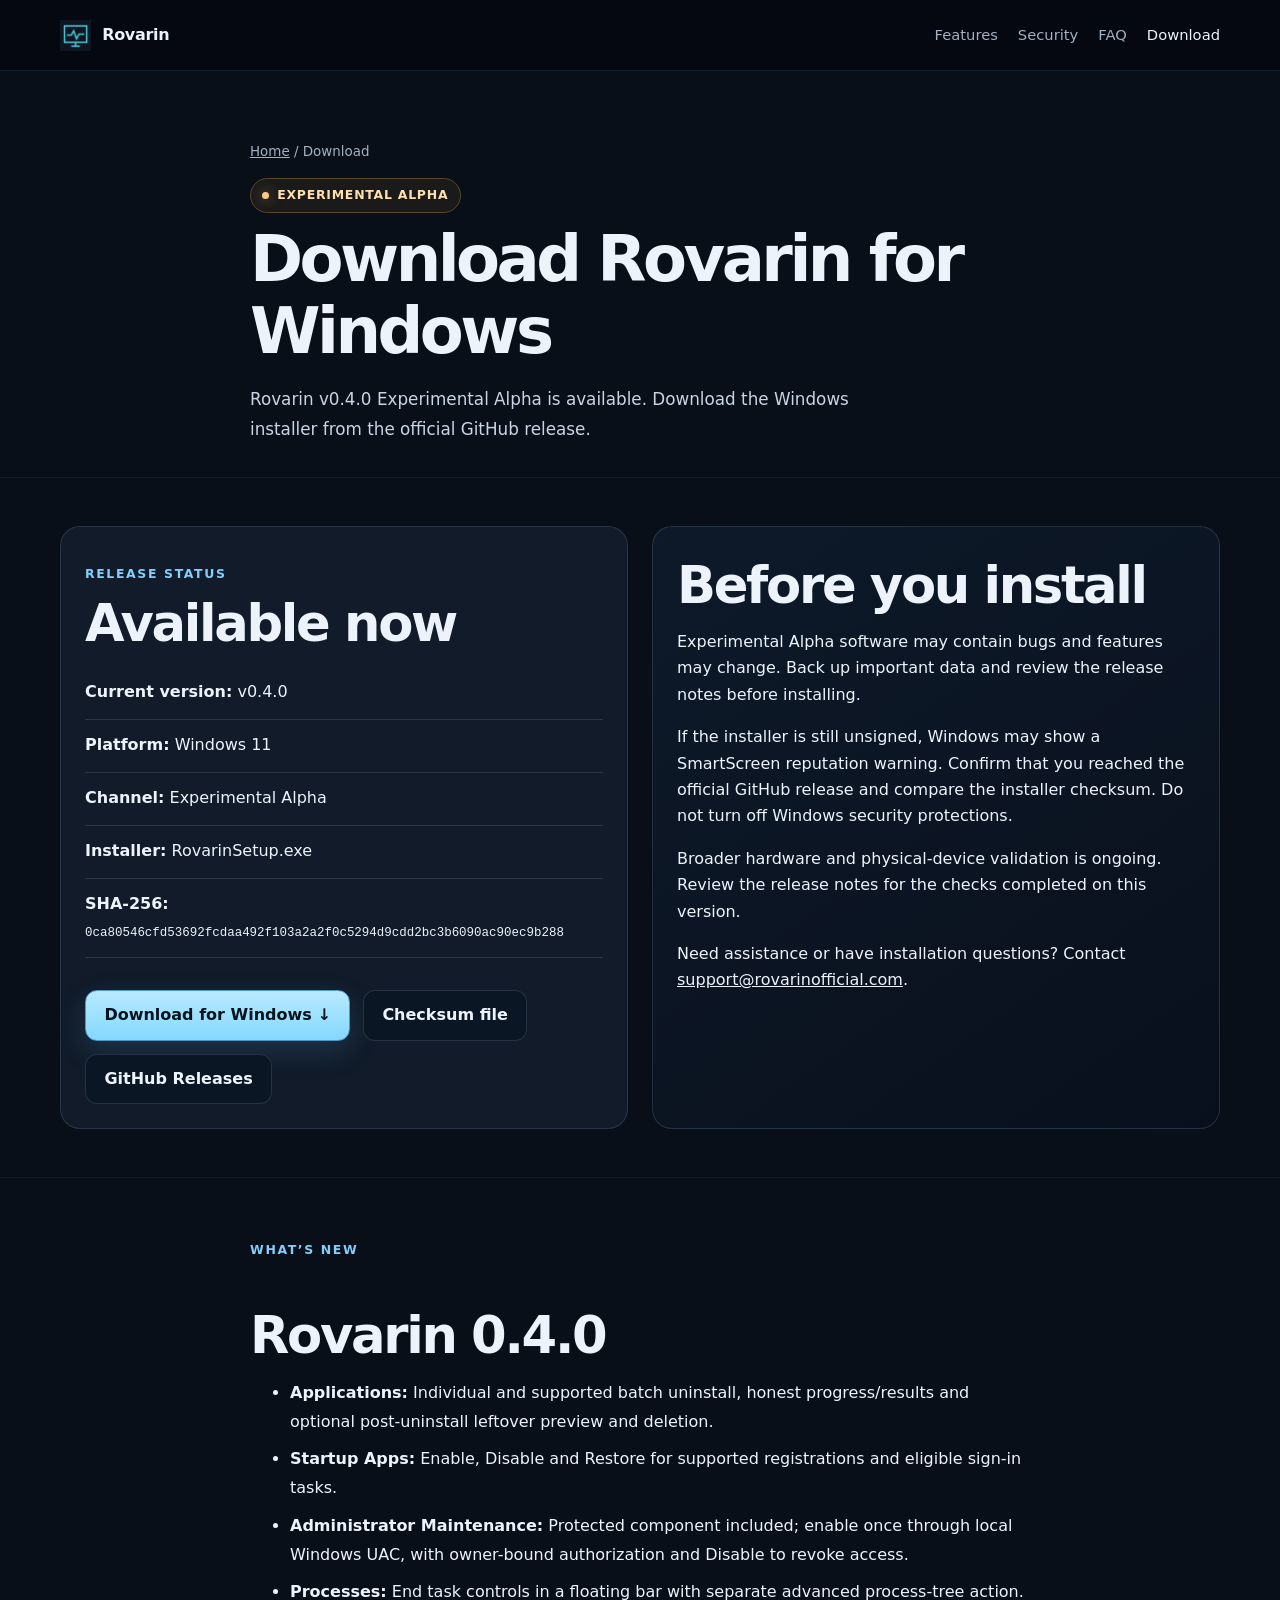
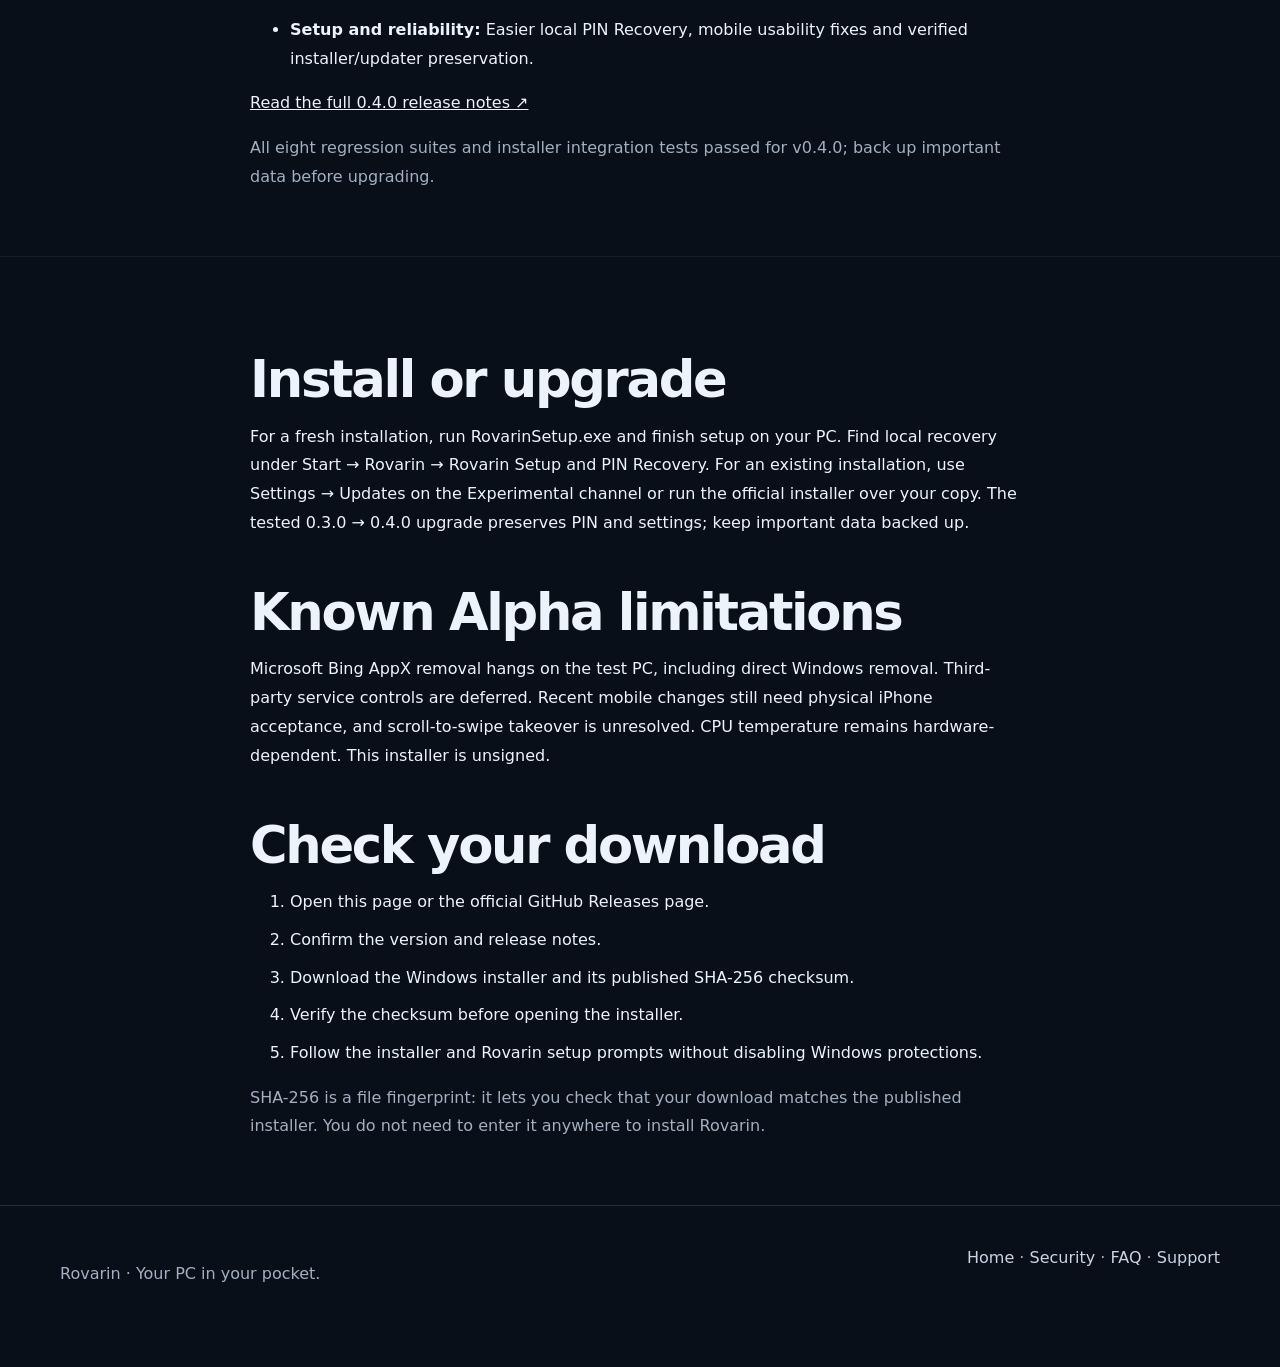
==== commit ce59c395: "Update official website for Rovarin 0.4.0" ====
--- a/download/index.html
+++ b/download/index.html
@@ -1 +1 @@
-<!doctype html><html lang="en"><head><meta charset="utf-8"><meta name="viewport" content="width=device-width,initial-scale=1"><title>Download Rovarin for Windows — Experimental Alpha</title><meta name="description" content="Rovarin download status, Experimental Alpha warnings, release verification and Windows installer information."><link rel="canonical" href="https://rovarinofficial.com/download/"><meta property="og:title" content="Download Rovarin for Windows"><meta property="og:description" content="Check the current Rovarin Experimental Alpha release status and verification information."><meta property="og:type" content="website"><meta property="og:site_name" content="Rovarin"><meta property="og:url" content="https://rovarinofficial.com/download/"><meta property="og:image" content="https://rovarinofficial.com/assets/images/social-preview.png"><meta name="twitter:card" content="summary_large_image"><meta name="twitter:title" content="Download Rovarin for Windows"><meta name="twitter:description" content="Rovarin Experimental Alpha download and release status."><meta name="twitter:image" content="https://rovarinofficial.com/assets/images/social-preview.png"><meta name="theme-color" content="#050911"><link rel="icon" type="image/png" href="/assets/images/icon.png"><link rel="icon" type="image/svg+xml" href="data:image/svg+xml,%3Csvg xmlns='http://www.w3.org/2000/svg' viewBox='0 0 64 64'%3E%3Crect width='64' height='64' rx='17' fill='%2308111e'/%3E%3Cpath d='M19 47V17h14q12 0 12 10 0 7-7 9l9 11H36l-8-10v10zm9-18h5q4 0 4-3t-4-3h-5z' fill='%23a9e4ff'/%3E%3C/svg%3E"><link rel="stylesheet" href="/assets/css/site.css"><meta name="robots" content="index, follow"></head><body><a class="skip" href="#main">Skip to content</a><header class="site-header"><nav class="nav wrap" aria-label="Primary"><a class="brand" href="/"><span class="mark" aria-hidden="true"></span>Rovarin</a><button class="menu" data-menu aria-expanded="false" aria-controls="nav-links">Menu</button><div class="nav-links" data-nav id="nav-links"><a href="/#features">Features</a><a href="/security/">Security</a><a href="/faq/">FAQ</a><a href="/download/" aria-current="page">Download</a></div></nav></header><main id="main"><header class="page-hero"><div class="wrap prose"><p class="breadcrumbs"><a href="/">Home</a> / Download</p><span class="status">Experimental Alpha</span><h1>Download Rovarin for Windows</h1><p class="lead">Rovarin v0.3.0 Experimental Alpha is available. Download the Windows installer from the official GitHub release.</p></div></header><section class="section"><div class="wrap grid grid-2"><article class="card warning"><p class="kicker">Windows download</p><h2>Your PC companion.</h2><ul class="list-clean"><li><strong>Current version:</strong> v0.3.0</li><li><strong>Platform:</strong> Windows 11</li><li><strong>Channel:</strong> Experimental Alpha</li><li><strong>Installer:</strong> RovarinSetup.exe</li></ul><div class="actions"><a class="button" href="https://github.com/DontMovePlease/Rovarin/releases/download/v0.3.0/RovarinSetup.exe">Download for Windows ↓</a><a class="button secondary" href="https://github.com/DontMovePlease/Rovarin/releases/download/v0.3.0/RovarinSetup.sha256">Checksum file</a><a class="button secondary" href="https://github.com/DontMovePlease/Rovarin/releases" target="_blank" rel="noopener noreferrer">GitHub Releases</a></div></article><article class="card"><h2>Before you install</h2><p>Experimental Alpha software may contain bugs and features may change. Back up important data and review the release notes before installing.</p><p>The installer is unsigned, so Windows may show a SmartScreen warning. Confirm that you reached the official GitHub release and compare the installer checksum. Do not turn off Windows security protections.</p><p>Broader hardware and physical-device validation is ongoing. Review the release notes for the checks completed on this version.</p><p>Need assistance or have installation questions? Contact <a href="mailto:support@rovarinofficial.com">support@rovarinofficial.com</a>.</p></article></div></section><section class="section" id="updates"><div class="wrap prose"><p class="kicker">What’s new</p><h2>Rovarin 0.3.0</h2><ul><li><strong>Quick Launch:</strong> Pin favorites and launch apps on your PC from your desktop or phone.</li><li><strong>Recognizable apps:</strong> Real app icons and clearer names help you find what you need.</li><li><strong>A clearer app list:</strong> Search installed software and switch between List and Grid views.</li><li><strong>Reviewed app removal:</strong> Select supported apps, check your selection, then confirm before uninstalling.</li></ul><p><a href="https://github.com/DontMovePlease/Rovarin/releases/tag/v0.3.0">Read the full 0.3.0 release notes ↗</a></p><p class="muted">All eight regression suites and installer integration tests passed for v0.3.0; back up important data before upgrading.</p></div></section><section class="section"><div class="wrap prose"><h2>Check your download</h2><details class="verification-details"><summary>Show the installer’s file fingerprint (SHA-256)</summary><code class="checksum">1bd6d79d548e613236c58053e79c4147d31b7251d64f9c24da7db38f9d439efa</code></details><ol><li>Open this page or the official GitHub Releases page.</li><li>Confirm the version and release notes.</li><li>Download the Windows installer and its published SHA-256 checksum.</li><li>Verify the checksum before opening the installer.</li><li>Follow the installer and Rovarin setup prompts without disabling Windows protections.</li></ol><p class="muted">SHA-256 is a file fingerprint: it lets you check that your download matches the published installer. You do not need to enter it anywhere to install Rovarin.</p></div></section></main><footer class="footer"><div class="wrap footer-grid"><p>Rovarin · Your PC in your pocket.</p><nav aria-label="Footer"><a href="/">Home</a> · <a href="/security/">Security</a> · <a href="/faq/">FAQ</a> · <a href="mailto:support@rovarinofficial.com">Support</a></nav></div></footer><script src="/assets/js/site.js" defer></script></body></html>
+<!doctype html><html lang="en"><head><meta charset="utf-8"><meta name="viewport" content="width=device-width,initial-scale=1"><title>Download Rovarin for Windows — Experimental Alpha</title><meta name="description" content="Rovarin download status, Experimental Alpha warnings, release verification and Windows installer information."><link rel="canonical" href="https://rovarinofficial.com/download/"><meta property="og:title" content="Download Rovarin for Windows"><meta property="og:description" content="Check the current Rovarin Experimental Alpha release status and verification information."><meta property="og:type" content="website"><meta property="og:site_name" content="Rovarin"><meta property="og:url" content="https://rovarinofficial.com/download/"><meta property="og:image" content="https://rovarinofficial.com/assets/images/social-preview.png"><meta name="twitter:card" content="summary_large_image"><meta name="twitter:title" content="Download Rovarin for Windows"><meta name="twitter:description" content="Rovarin Experimental Alpha download and release status."><meta name="twitter:image" content="https://rovarinofficial.com/assets/images/social-preview.png"><meta name="theme-color" content="#050911"><link rel="icon" type="image/png" href="/assets/images/icon.png"><link rel="icon" type="image/svg+xml" href="data:image/svg+xml,%3Csvg xmlns='http://www.w3.org/2000/svg' viewBox='0 0 64 64'%3E%3Crect width='64' height='64' rx='17' fill='%2308111e'/%3E%3Cpath d='M19 47V17h14q12 0 12 10 0 7-7 9l9 11H36l-8-10v10zm9-18h5q4 0 4-3t-4-3h-5z' fill='%23a9e4ff'/%3E%3C/svg%3E"><link rel="stylesheet" href="/assets/css/site.css"><meta name="robots" content="index, follow"></head><body><a class="skip" href="#main">Skip to content</a><header class="site-header"><nav class="nav wrap" aria-label="Primary"><a class="brand" href="/"><span class="mark" aria-hidden="true"></span>Rovarin</a><button class="menu" data-menu aria-expanded="false" aria-controls="nav-links">Menu</button><div class="nav-links" data-nav id="nav-links"><a href="/#features">Features</a><a href="/security/">Security</a><a href="/faq/">FAQ</a><a href="/download/" aria-current="page">Download</a></div></nav></header><main id="main"><header class="page-hero"><div class="wrap prose"><p class="breadcrumbs"><a href="/">Home</a> / Download</p><span class="status">Experimental Alpha</span><h1>Download Rovarin for Windows</h1><p class="lead">Rovarin v0.4.0 Experimental Alpha is available. Download the Windows installer from the official GitHub release.</p></div></header><section class="section"><div class="wrap grid grid-2"><article class="card warning"><p class="kicker">Release status</p><h2>Available now</h2><ul class="list-clean"><li><strong>Current version:</strong> v0.4.0</li><li><strong>Platform:</strong> Windows 11</li><li><strong>Channel:</strong> Experimental Alpha</li><li><strong>Installer:</strong> RovarinSetup.exe</li><li><strong>SHA-256:</strong> <code class="checksum">0ca80546cfd53692fcdaa492f103a2a2f0c5294d9cdd2bc3b6090ac90ec9b288</code></li></ul><div class="actions"><a class="button" href="https://github.com/DontMovePlease/Rovarin/releases/download/v0.4.0/RovarinSetup.exe">Download for Windows ↓</a><a class="button secondary" href="https://github.com/DontMovePlease/Rovarin/releases/download/v0.4.0/RovarinSetup.sha256">Checksum file</a><a class="button secondary" href="https://github.com/DontMovePlease/Rovarin/releases" target="_blank" rel="noopener noreferrer">GitHub Releases</a></div></article><article class="card"><h2>Before you install</h2><p>Experimental Alpha software may contain bugs and features may change. Back up important data and review the release notes before installing.</p><p>If the installer is still unsigned, Windows may show a SmartScreen reputation warning. Confirm that you reached the official GitHub release and compare the installer checksum. Do not turn off Windows security protections.</p><p>Broader hardware and physical-device validation is ongoing. Review the release notes for the checks completed on this version.</p><p>Need assistance or have installation questions? Contact <a href="mailto:support@rovarinofficial.com">support@rovarinofficial.com</a>.</p></article></div></section><section class="section" id="updates"><div class="wrap prose"><p class="kicker">What’s new</p><h2>Rovarin 0.4.0</h2><ul><li><strong>Applications:</strong> Individual and supported batch uninstall, honest progress/results and optional post-uninstall leftover preview and deletion.</li><li><strong>Startup Apps:</strong> Enable, Disable and Restore for supported registrations and eligible sign-in tasks.</li><li><strong>Administrator Maintenance:</strong> Protected component included; enable once through local Windows UAC, with owner-bound authorization and Disable to revoke access.</li><li><strong>Processes:</strong> End task controls in a floating bar with separate advanced process-tree action.</li><li><strong>Setup and reliability:</strong> Easier local PIN Recovery, mobile usability fixes and verified installer/updater preservation.</li></ul><p><a href="https://github.com/DontMovePlease/Rovarin/releases/tag/v0.4.0">Read the full 0.4.0 release notes ↗</a></p><p class="muted">All eight regression suites and installer integration tests passed for v0.4.0; back up important data before upgrading.</p></div></section><section class="section"><div class="wrap prose"><h2>Install or upgrade</h2><p>For a fresh installation, run RovarinSetup.exe and finish setup on your PC. Find local recovery under Start → Rovarin → Rovarin Setup and PIN Recovery. For an existing installation, use Settings → Updates on the Experimental channel or run the official installer over your copy. The tested 0.3.0 → 0.4.0 upgrade preserves PIN and settings; keep important data backed up.</p><h2>Known Alpha limitations</h2><p>Microsoft Bing AppX removal hangs on the test PC, including direct Windows removal. Third-party service controls are deferred. Recent mobile changes still need physical iPhone acceptance, and scroll-to-swipe takeover is unresolved. CPU temperature remains hardware-dependent. This installer is unsigned.</p><h2>Check your download</h2><ol><li>Open this page or the official GitHub Releases page.</li><li>Confirm the version and release notes.</li><li>Download the Windows installer and its published SHA-256 checksum.</li><li>Verify the checksum before opening the installer.</li><li>Follow the installer and Rovarin setup prompts without disabling Windows protections.</li></ol><p class="muted">SHA-256 is a file fingerprint: it lets you check that your download matches the published installer. You do not need to enter it anywhere to install Rovarin.</p></div></section></main><footer class="footer"><div class="wrap footer-grid"><p>Rovarin · Your PC in your pocket.</p><nav aria-label="Footer"><a href="/">Home</a> · <a href="/security/">Security</a> · <a href="/faq/">FAQ</a> · <a href="mailto:support@rovarinofficial.com">Support</a></nav></div></footer><script src="/assets/js/site.js" defer></script></body></html>
--- a/assets/css/site.css
+++ b/assets/css/site.css
@@ -1,6 +1,6 @@
-:root{color-scheme:dark;--bg:#050911;--bg2:#09111f;--panel:#0d1726;--panel2:#101d2f;--line:#20344d;--text:#f4f8ff;--muted:#a8b8cc;--ice:#a9e4ff;--blue:#63c8ff;--indigo:#8094ff;--good:#7ae5bd;--warn:#ffc980;--radius:22px;--shadow:0 24px 70px rgba(0,0,0,.35);font-family:Inter,ui-sans-serif,system-ui,-apple-system,BlinkMacSystemFont,"Segoe UI",sans-serif;font-size:16px}
-*{box-sizing:border-box}html{scroll-behavior:smooth}body{margin:0;background:radial-gradient(900px 500px at 70% -10%,rgba(72,113,184,.16),transparent 65%),var(--bg);color:var(--text);line-height:1.65}a{color:inherit}img,video{display:block;max-width:100%}button,a{touch-action:manipulation}::selection{background:var(--ice);color:#05101d}:focus-visible{outline:3px solid var(--ice);outline-offset:4px}.skip{position:fixed;left:1rem;top:1rem;z-index:99;transform:translateY(-180%);padding:.7rem 1rem;background:var(--ice);color:#06101c;border-radius:10px;text-decoration:none}.skip:focus{transform:none}.wrap{width:min(1160px,calc(100% - 2rem));margin-inline:auto}.site-header{position:sticky;top:0;z-index:20;background:rgba(5,9,17,.88);border-bottom:1px solid rgba(105,159,214,.15);backdrop-filter:blur(14px)}.nav{min-height:70px;display:flex;align-items:center;justify-content:space-between;gap:1rem}.brand{display:flex;align-items:center;gap:.7rem;font-weight:760;letter-spacing:-.02em;text-decoration:none}.mark{width:31px;height:31px;border:1px solid #5595c4;border-radius:10px;display:grid;place-items:center;background:linear-gradient(145deg,#13253b,#08111e);box-shadow:inset 0 0 18px rgba(99,200,255,.12)}.mark:before{content:"R";font-size:.85rem;color:var(--ice)}.nav-links{display:flex;align-items:center;gap:1.25rem}.nav-links a{color:var(--muted);text-decoration:none;font-size:.92rem}.nav-links a:hover,.nav-links a[aria-current="page"]{color:var(--text)}.menu{display:none;background:transparent;color:var(--text);border:1px solid var(--line);border-radius:10px;padding:.5rem .7rem}.status{display:inline-flex;align-items:center;gap:.5rem;border:1px solid #594928;background:rgba(87,67,31,.22);color:#ffe0ac;border-radius:999px;padding:.32rem .7rem;font-size:.78rem;font-weight:700;letter-spacing:.06em;text-transform:uppercase}.status:before{content:"";width:7px;height:7px;border-radius:50%;background:var(--warn);box-shadow:0 0 13px rgba(255,201,128,.6)}.hero{padding:7rem 0 5rem}.hero-grid{display:grid;grid-template-columns:1.02fr .98fr;gap:4rem;align-items:center}.eyebrow{color:var(--ice);font-size:.79rem;text-transform:uppercase;letter-spacing:.14em;font-weight:750}.hero h1{font-size:clamp(3.25rem,7vw,6.4rem);line-height:.92;letter-spacing:-.065em;margin:.85rem 0 1.4rem}.hero h1 span{display:block;color:var(--ice);font-size:.34em;line-height:1.2;letter-spacing:-.025em;margin-top:1rem}.lead{font-size:clamp(1.08rem,2vw,1.28rem);color:#c9d5e5;max-width:620px}.answer{color:var(--muted);max-width:680px}.actions{display:flex;flex-wrap:wrap;gap:.8rem;margin-top:2rem}.button{display:inline-flex;align-items:center;justify-content:center;min-height:48px;padding:.7rem 1.15rem;border-radius:13px;border:1px solid #5295c6;background:linear-gradient(180deg,#b8eaff,#84d8ff);color:#07131e;text-decoration:none;font-weight:760;box-shadow:0 10px 30px rgba(99,200,255,.15)}.button.secondary{background:#0b1625;color:var(--text);border-color:var(--line);box-shadow:none}.button[aria-disabled="true"]{opacity:.55;cursor:not-allowed}.micro{font-size:.82rem;color:#8395ab;margin-top:1rem}.showcase{position:relative}.window{background:linear-gradient(145deg,rgba(18,33,52,.95),rgba(7,14,25,.97));border:1px solid #29435f;border-radius:26px;box-shadow:var(--shadow),inset 0 1px rgba(255,255,255,.05);overflow:hidden;aspect-ratio:1.22}.windowbar{height:46px;display:flex;align-items:center;gap:7px;padding:0 1rem;border-bottom:1px solid var(--line)}.dot{width:8px;height:8px;background:#35506d;border-radius:50%}.placeholder{height:calc(100% - 46px);display:grid;place-items:center;text-align:center;padding:2rem;background:linear-gradient(rgba(99,200,255,.03) 1px,transparent 1px),linear-gradient(90deg,rgba(99,200,255,.03) 1px,transparent 1px);background-size:32px 32px}.placeholder strong{display:block;color:var(--ice);font-size:1.1rem}.placeholder span{display:block;max-width:350px;color:var(--muted);font-size:.9rem;margin-top:.4rem}.phone-outline{position:absolute;right:0;bottom:-42px;width:155px;aspect-ratio:.49;background:#070c14;border:1px solid #31506e;border-radius:28px;box-shadow:0 24px 55px rgba(0,0,0,.52);padding:9px}.phone-screen{height:100%;border-radius:21px;border:1px dashed #345978;display:grid;place-items:center;text-align:center;color:#8ea4bc;font-size:.7rem;padding:1rem}.section{padding:5.5rem 0;border-top:1px solid rgba(105,159,214,.1)}.section-head{max-width:720px;margin-bottom:2.2rem}.section h2{font-size:clamp(2rem,4vw,3.4rem);line-height:1.05;letter-spacing:-.045em;margin:.5rem 0 1rem}.section h3{line-height:1.2}.muted{color:var(--muted)}.grid{display:grid;gap:1rem}.grid-3{grid-template-columns:repeat(3,1fr)}.grid-2{grid-template-columns:repeat(2,1fr)}.card{background:linear-gradient(145deg,rgba(15,27,44,.9),rgba(9,17,29,.88));border:1px solid var(--line);border-radius:var(--radius);padding:1.5rem;box-shadow:inset 0 1px rgba(255,255,255,.025)}.card h3{margin:.25rem 0 .65rem}.card p:last-child{margin-bottom:0}.icon{width:40px;height:40px;display:grid;place-items:center;border-radius:12px;background:#10253a;border:1px solid #274665;color:var(--ice);font-weight:780}.metric-row{display:grid;grid-template-columns:repeat(4,1fr);gap:.8rem}.metric{border-left:2px solid var(--blue);padding:.45rem 1rem;background:rgba(11,23,39,.72);border-radius:0 12px 12px 0}.metric strong{display:block}.metric span{color:var(--muted);font-size:.85rem}.demo-strip{display:grid;grid-template-columns:repeat(5,1fr);gap:.7rem;counter-reset:demo}.demo-step{min-height:165px;padding:1rem;border:1px dashed #34536f;border-radius:18px;background:#08111d;color:var(--muted);display:flex;flex-direction:column;justify-content:space-between}.demo-step:before{counter-increment:demo;content:"0" counter(demo);color:var(--ice);font-size:.76rem;letter-spacing:.12em}.demo-step strong{color:var(--text)}.flow{display:grid;grid-template-columns:repeat(5,1fr);gap:0}.flow article{padding:1.2rem;border-top:1px solid var(--line);position:relative}.flow b{color:var(--ice);font-size:.8rem;letter-spacing:.1em}.callout{border:1px solid #39536f;background:linear-gradient(100deg,rgba(32,63,92,.28),rgba(13,23,39,.74));border-radius:26px;padding:clamp(1.5rem,4vw,3rem)}.release{display:grid;grid-template-columns:1fr auto;align-items:center;gap:2rem}.release h2{margin-top:.35rem}.warning{border-color:#57482b;background:rgba(72,54,25,.18)}.faq-list{display:grid;gap:.65rem}.faq-list details{border:1px solid var(--line);border-radius:16px;background:#0a1422;padding:1rem 1.2rem}.faq-list summary{cursor:pointer;font-weight:700}.faq-list p{color:var(--muted);margin-bottom:.2rem}.footer{padding:2.4rem 0 4rem;border-top:1px solid var(--line);color:var(--muted)}.footer-grid{display:flex;justify-content:space-between;gap:2rem;flex-wrap:wrap}.footer a{color:#c7d5e5;text-decoration:none}.prose{max-width:780px}.prose h2{margin-top:3rem}.prose h3{margin-top:2rem}.prose li{margin:.55rem 0}.page-hero{padding:5rem 0 2.5rem}.page-hero h1{font-size:clamp(2.6rem,7vw,5rem);letter-spacing:-.055em;line-height:1;margin:.7rem 0 1rem}.breadcrumbs{font-size:.84rem;color:var(--muted)}.notice{padding:1rem 1.2rem;border:1px solid #5f4b29;border-radius:14px;background:#1d180e;color:#ffe0a6}.list-clean{padding:0;list-style:none}.list-clean li{padding:.8rem 0;border-bottom:1px solid var(--line)}.kicker{font-size:.78rem;text-transform:uppercase;letter-spacing:.13em;color:var(--ice);font-weight:750}@media(max-width:900px){.hero-grid,.grid-3{grid-template-columns:1fr}.hero{padding-top:5rem}.showcase{max-width:680px}.demo-strip{grid-template-columns:repeat(2,1fr)}.demo-step:last-child{grid-column:span 2}.flow{grid-template-columns:1fr}.flow article{border-left:1px solid var(--line)}.metric-row{grid-template-columns:repeat(2,1fr)}}@media(max-width:700px){.menu{display:block}.nav-links{display:none;position:absolute;top:70px;left:0;right:0;background:#07101c;border-bottom:1px solid var(--line);padding:1rem;flex-direction:column;align-items:stretch}.nav-links.open{display:flex}.nav-links a{padding:.55rem}.hero-grid{gap:2.6rem}.phone-outline{right:10px;width:120px}.grid-2,.release{grid-template-columns:1fr}.release .actions{margin-top:0}.metric-row,.demo-strip{grid-template-columns:1fr}.demo-step:last-child{grid-column:auto}.section{padding:4rem 0}}@media(max-width:390px){.wrap{width:min(100% - 1.25rem,1160px)}.hero{padding-top:4rem}.hero h1{font-size:3rem}.actions{flex-direction:column}.button{width:100%}.phone-outline{display:none}.card{padding:1.2rem}}@media(prefers-reduced-motion:reduce){html{scroll-behavior:auto}*,*:before,*:after{animation-duration:.01ms!important;animation-iteration-count:1!important;transition-duration:.01ms!important}}
-
-.checksum{overflow-wrap:anywhere;font-size:.78rem;line-height:1.8}.list-clean{min-width:0}.grid>*{min-width:0}
+:root{color-scheme:dark;--bg:#050911;--bg2:#09111f;--panel:#0d1726;--panel2:#101d2f;--line:#20344d;--text:#f4f8ff;--muted:#a8b8cc;--ice:#a9e4ff;--blue:#63c8ff;--indigo:#8094ff;--good:#7ae5bd;--warn:#ffc980;--radius:22px;--shadow:0 24px 70px rgba(0,0,0,.35);font-family:Inter,ui-sans-serif,system-ui,-apple-system,BlinkMacSystemFont,"Segoe UI",sans-serif;font-size:16px}
+*{box-sizing:border-box}html{scroll-behavior:smooth}body{margin:0;background:radial-gradient(900px 500px at 70% -10%,rgba(72,113,184,.16),transparent 65%),var(--bg);color:var(--text);line-height:1.65}a{color:inherit}img,video{display:block;max-width:100%}button,a{touch-action:manipulation}::selection{background:var(--ice);color:#05101d}:focus-visible{outline:3px solid var(--ice);outline-offset:4px}.skip{position:fixed;left:1rem;top:1rem;z-index:99;transform:translateY(-180%);padding:.7rem 1rem;background:var(--ice);color:#06101c;border-radius:10px;text-decoration:none}.skip:focus{transform:none}.wrap{width:min(1160px,calc(100% - 2rem));margin-inline:auto}.site-header{position:sticky;top:0;z-index:20;background:rgba(5,9,17,.88);border-bottom:1px solid rgba(105,159,214,.15);backdrop-filter:blur(14px)}.nav{min-height:70px;display:flex;align-items:center;justify-content:space-between;gap:1rem}.brand{display:flex;align-items:center;gap:.7rem;font-weight:760;letter-spacing:-.02em;text-decoration:none}.mark{width:31px;height:31px;border:1px solid #5595c4;border-radius:10px;display:grid;place-items:center;background:linear-gradient(145deg,#13253b,#08111e);box-shadow:inset 0 0 18px rgba(99,200,255,.12)}.mark:before{content:"R";font-size:.85rem;color:var(--ice)}.nav-links{display:flex;align-items:center;gap:1.25rem}.nav-links a{color:var(--muted);text-decoration:none;font-size:.92rem}.nav-links a:hover,.nav-links a[aria-current="page"]{color:var(--text)}.menu{display:none;background:transparent;color:var(--text);border:1px solid var(--line);border-radius:10px;padding:.5rem .7rem}.status{display:inline-flex;align-items:center;gap:.5rem;border:1px solid #594928;background:rgba(87,67,31,.22);color:#ffe0ac;border-radius:999px;padding:.32rem .7rem;font-size:.78rem;font-weight:700;letter-spacing:.06em;text-transform:uppercase}.status:before{content:"";width:7px;height:7px;border-radius:50%;background:var(--warn);box-shadow:0 0 13px rgba(255,201,128,.6)}.hero{padding:7rem 0 5rem}.hero-grid{display:grid;grid-template-columns:1.02fr .98fr;gap:4rem;align-items:center}.eyebrow{color:var(--ice);font-size:.79rem;text-transform:uppercase;letter-spacing:.14em;font-weight:750}.hero h1{font-size:clamp(3.25rem,7vw,6.4rem);line-height:.92;letter-spacing:-.065em;margin:.85rem 0 1.4rem}.hero h1 span{display:block;color:var(--ice);font-size:.34em;line-height:1.2;letter-spacing:-.025em;margin-top:1rem}.lead{font-size:clamp(1.08rem,2vw,1.28rem);color:#c9d5e5;max-width:620px}.answer{color:var(--muted);max-width:680px}.actions{display:flex;flex-wrap:wrap;gap:.8rem;margin-top:2rem}.button{display:inline-flex;align-items:center;justify-content:center;min-height:48px;padding:.7rem 1.15rem;border-radius:13px;border:1px solid #5295c6;background:linear-gradient(180deg,#b8eaff,#84d8ff);color:#07131e;text-decoration:none;font-weight:760;box-shadow:0 10px 30px rgba(99,200,255,.15)}.button.secondary{background:#0b1625;color:var(--text);border-color:var(--line);box-shadow:none}.button[aria-disabled="true"]{opacity:.55;cursor:not-allowed}.micro{font-size:.82rem;color:#8395ab;margin-top:1rem}.showcase{position:relative}.window{background:linear-gradient(145deg,rgba(18,33,52,.95),rgba(7,14,25,.97));border:1px solid #29435f;border-radius:26px;box-shadow:var(--shadow),inset 0 1px rgba(255,255,255,.05);overflow:hidden;aspect-ratio:1.22}.windowbar{height:46px;display:flex;align-items:center;gap:7px;padding:0 1rem;border-bottom:1px solid var(--line)}.dot{width:8px;height:8px;background:#35506d;border-radius:50%}.placeholder{height:calc(100% - 46px);display:grid;place-items:center;text-align:center;padding:2rem;background:linear-gradient(rgba(99,200,255,.03) 1px,transparent 1px),linear-gradient(90deg,rgba(99,200,255,.03) 1px,transparent 1px);background-size:32px 32px}.placeholder strong{display:block;color:var(--ice);font-size:1.1rem}.placeholder span{display:block;max-width:350px;color:var(--muted);font-size:.9rem;margin-top:.4rem}.phone-outline{position:absolute;right:0;bottom:-42px;width:155px;aspect-ratio:.49;background:#070c14;border:1px solid #31506e;border-radius:28px;box-shadow:0 24px 55px rgba(0,0,0,.52);padding:9px}.phone-screen{height:100%;border-radius:21px;border:1px dashed #345978;display:grid;place-items:center;text-align:center;color:#8ea4bc;font-size:.7rem;padding:1rem}.section{padding:5.5rem 0;border-top:1px solid rgba(105,159,214,.1)}.section-head{max-width:720px;margin-bottom:2.2rem}.section h2{font-size:clamp(2rem,4vw,3.4rem);line-height:1.05;letter-spacing:-.045em;margin:.5rem 0 1rem}.section h3{line-height:1.2}.muted{color:var(--muted)}.grid{display:grid;gap:1rem}.grid-3{grid-template-columns:repeat(3,1fr)}.grid-2{grid-template-columns:repeat(2,1fr)}.card{background:linear-gradient(145deg,rgba(15,27,44,.9),rgba(9,17,29,.88));border:1px solid var(--line);border-radius:var(--radius);padding:1.5rem;box-shadow:inset 0 1px rgba(255,255,255,.025)}.card h3{margin:.25rem 0 .65rem}.card p:last-child{margin-bottom:0}.icon{width:40px;height:40px;display:grid;place-items:center;border-radius:12px;background:#10253a;border:1px solid #274665;color:var(--ice);font-weight:780}.metric-row{display:grid;grid-template-columns:repeat(4,1fr);gap:.8rem}.metric{border-left:2px solid var(--blue);padding:.45rem 1rem;background:rgba(11,23,39,.72);border-radius:0 12px 12px 0}.metric strong{display:block}.metric span{color:var(--muted);font-size:.85rem}.demo-strip{display:grid;grid-template-columns:repeat(5,1fr);gap:.7rem;counter-reset:demo}.demo-step{min-height:165px;padding:1rem;border:1px dashed #34536f;border-radius:18px;background:#08111d;color:var(--muted);display:flex;flex-direction:column;justify-content:space-between}.demo-step:before{counter-increment:demo;content:"0" counter(demo);color:var(--ice);font-size:.76rem;letter-spacing:.12em}.demo-step strong{color:var(--text)}.flow{display:grid;grid-template-columns:repeat(5,1fr);gap:0}.flow article{padding:1.2rem;border-top:1px solid var(--line);position:relative}.flow b{color:var(--ice);font-size:.8rem;letter-spacing:.1em}.callout{border:1px solid #39536f;background:linear-gradient(100deg,rgba(32,63,92,.28),rgba(13,23,39,.74));border-radius:26px;padding:clamp(1.5rem,4vw,3rem)}.release{display:grid;grid-template-columns:1fr auto;align-items:center;gap:2rem}.release h2{margin-top:.35rem}.warning{border-color:#57482b;background:rgba(72,54,25,.18)}.faq-list{display:grid;gap:.65rem}.faq-list details{border:1px solid var(--line);border-radius:16px;background:#0a1422;padding:1rem 1.2rem}.faq-list summary{cursor:pointer;font-weight:700}.faq-list p{color:var(--muted);margin-bottom:.2rem}.footer{padding:2.4rem 0 4rem;border-top:1px solid var(--line);color:var(--muted)}.footer-grid{display:flex;justify-content:space-between;gap:2rem;flex-wrap:wrap}.footer a{color:#c7d5e5;text-decoration:none}.prose{max-width:780px}.prose h2{margin-top:3rem}.prose h3{margin-top:2rem}.prose li{margin:.55rem 0}.page-hero{padding:5rem 0 2.5rem}.page-hero h1{font-size:clamp(2.6rem,7vw,5rem);letter-spacing:-.055em;line-height:1;margin:.7rem 0 1rem}.breadcrumbs{font-size:.84rem;color:var(--muted)}.notice{padding:1rem 1.2rem;border:1px solid #5f4b29;border-radius:14px;background:#1d180e;color:#ffe0a6}.list-clean{padding:0;list-style:none}.list-clean li{padding:.8rem 0;border-bottom:1px solid var(--line)}.kicker{font-size:.78rem;text-transform:uppercase;letter-spacing:.13em;color:var(--ice);font-weight:750}@media(max-width:900px){.hero-grid,.grid-3{grid-template-columns:1fr}.hero{padding-top:5rem}.showcase{max-width:680px}.demo-strip{grid-template-columns:repeat(2,1fr)}.demo-step:last-child{grid-column:span 2}.flow{grid-template-columns:1fr}.flow article{border-left:1px solid var(--line)}.metric-row{grid-template-columns:repeat(2,1fr)}}@media(max-width:700px){.menu{display:block}.nav-links{display:none;position:absolute;top:70px;left:0;right:0;background:#07101c;border-bottom:1px solid var(--line);padding:1rem;flex-direction:column;align-items:stretch}.nav-links.open{display:flex}.nav-links a{padding:.55rem}.hero-grid{gap:2.6rem}.phone-outline{right:10px;width:120px}.grid-2,.release{grid-template-columns:1fr}.release .actions{margin-top:0}.metric-row,.demo-strip{grid-template-columns:1fr}.demo-step:last-child{grid-column:auto}.section{padding:4rem 0}}@media(max-width:390px){.wrap{width:min(100% - 1.25rem,1160px)}.hero{padding-top:4rem}.hero h1{font-size:3rem}.actions{flex-direction:column}.button{width:100%}.phone-outline{display:none}.card{padding:1.2rem}}@media(prefers-reduced-motion:reduce){html{scroll-behavior:auto}*,*:before,*:after{animation-duration:.01ms!important;animation-iteration-count:1!important;transition-duration:.01ms!important}}
+
+.checksum{overflow-wrap:anywhere;font-size:.78rem;line-height:1.8}.list-clean{min-width:0}.grid>*{min-width:0}
 /* Keep supporting pages in the same calm, readable visual family. */
-:root{--bg:#090f19;--text:#edf3fa;--muted:#a1b0c2;--ice:#82ceff;--line:#a6bdd22b}body{background:#090f19}.page-hero{padding:3.5rem 0 1rem}.page-hero h1{font-size:clamp(2.5rem,6vw,4rem);line-height:1.12}.section{padding:3rem 0}.card{box-shadow:none;border-radius:20px}.grid{gap:1.5rem}.card.warning{background:#111b29;border-color:var(--line)}.page-hero .lead{font-size:1.05rem}.button{border-radius:12px}.faq-list details{background:#111b29}.prose{line-height:1.8}.nav .brand .mark{background:url('/assets/images/icon.png') center/contain no-repeat;border:0;border-radius:0;box-shadow:none}.nav .brand .mark:before,.nav .brand .mark:after{display:none}.verification-details{padding:1rem 0}.verification-details summary{cursor:pointer;color:var(--ice);font-weight:600;min-height:44px}.verification-details .checksum{display:block;margin-top:.8rem}@media(max-width:700px){.page-hero{padding:2.5rem 0 .5rem}.section{padding:2rem 0}.card{padding:1.4rem}.page-hero h1{font-size:2.6rem}}
+:root{--bg:#090f19;--text:#edf3fa;--muted:#a1b0c2;--ice:#82ceff;--line:#a6bdd22b}body{background:#090f19}.page-hero{padding:3.5rem 0 1rem}.page-hero h1{font-size:clamp(2.5rem,6vw,4rem);line-height:1.12}.section{padding:3rem 0}.card{box-shadow:none;border-radius:20px}.grid{gap:1.5rem}.card.warning{background:#111b29;border-color:var(--line)}.page-hero .lead{font-size:1.05rem}.button{border-radius:12px}.faq-list details{background:#111b29}.prose{line-height:1.8}.nav .brand .mark{background:url('/assets/images/icon.png') center/contain no-repeat;border:0;border-radius:0;box-shadow:none}.nav .brand .mark:before,.nav .brand .mark:after{display:none}.verification-details{padding:1rem 0}.verification-details summary{cursor:pointer;color:var(--ice);font-weight:600;min-height:44px}.verification-details .checksum{display:block;margin-top:.8rem}@media(max-width:700px){.page-hero{padding:2.5rem 0 .5rem}.section{padding:2rem 0}.card{padding:1.4rem}.page-hero h1{font-size:2.6rem}}
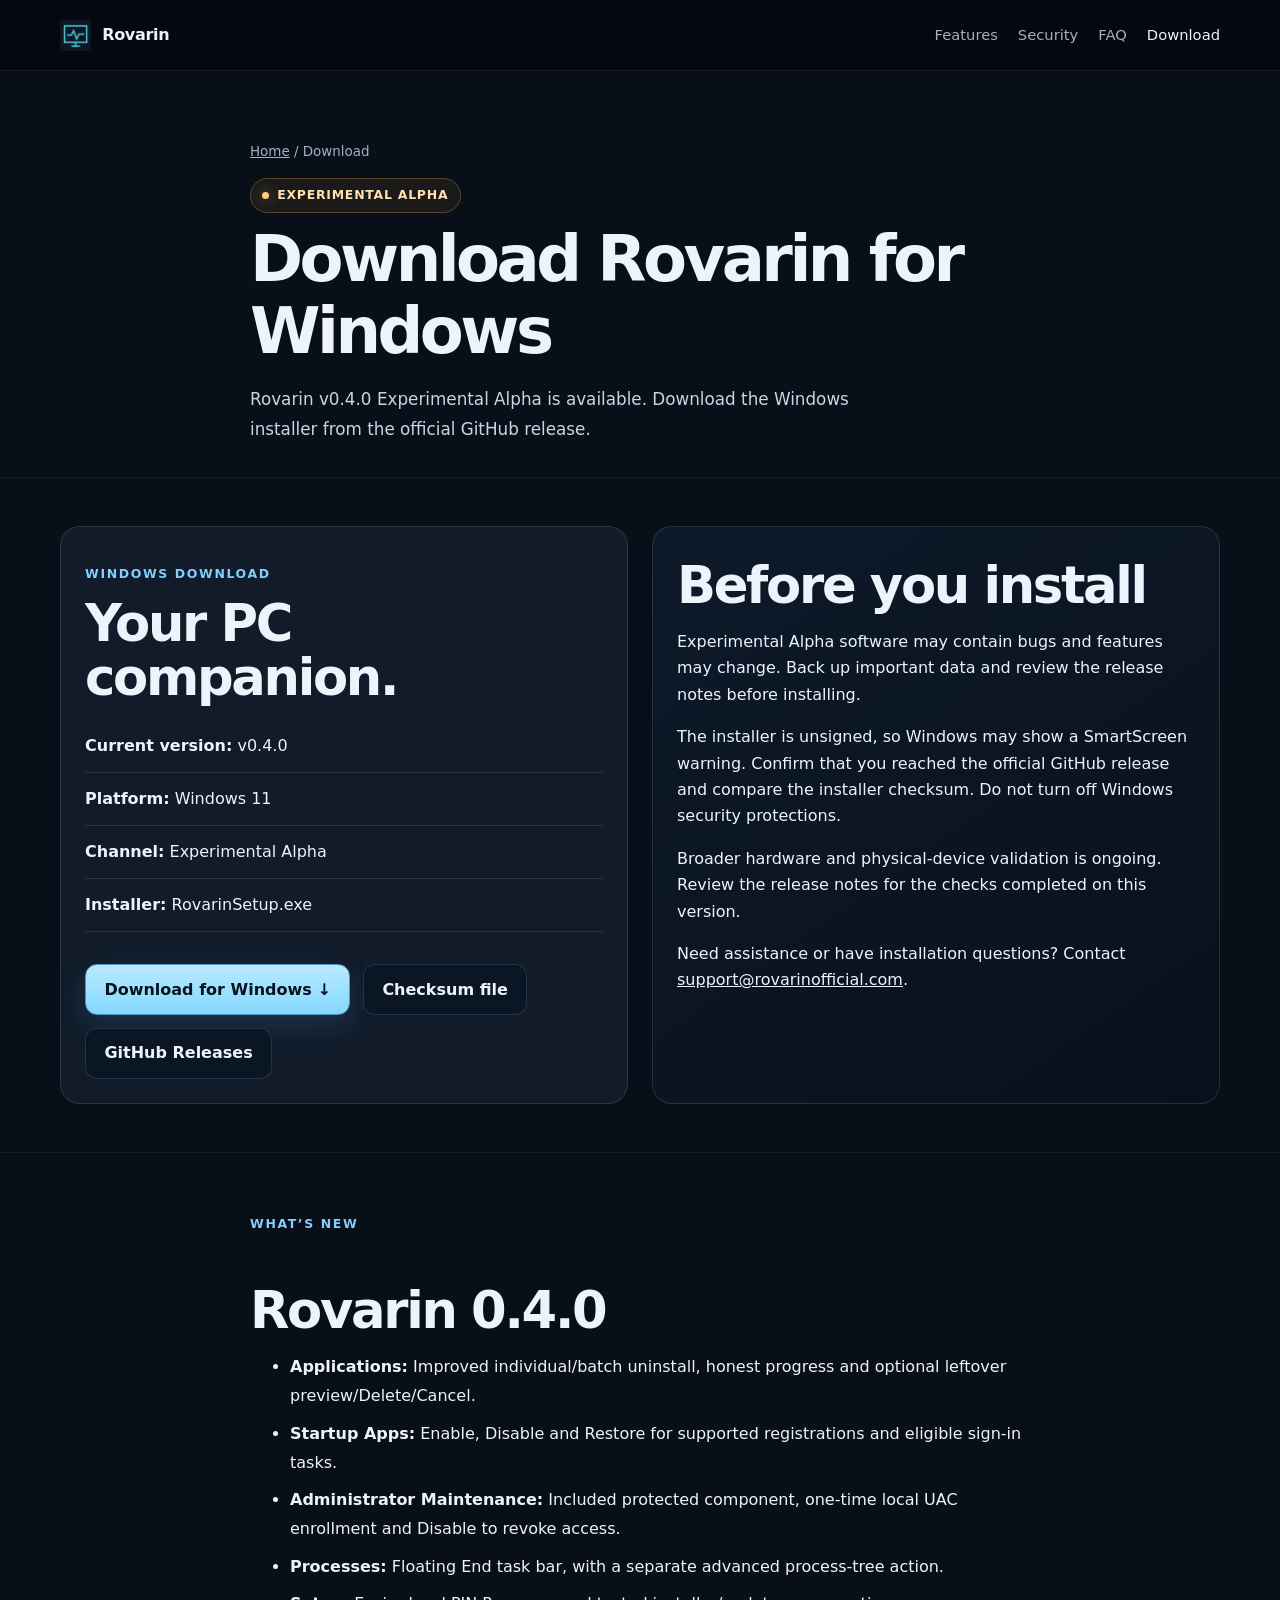
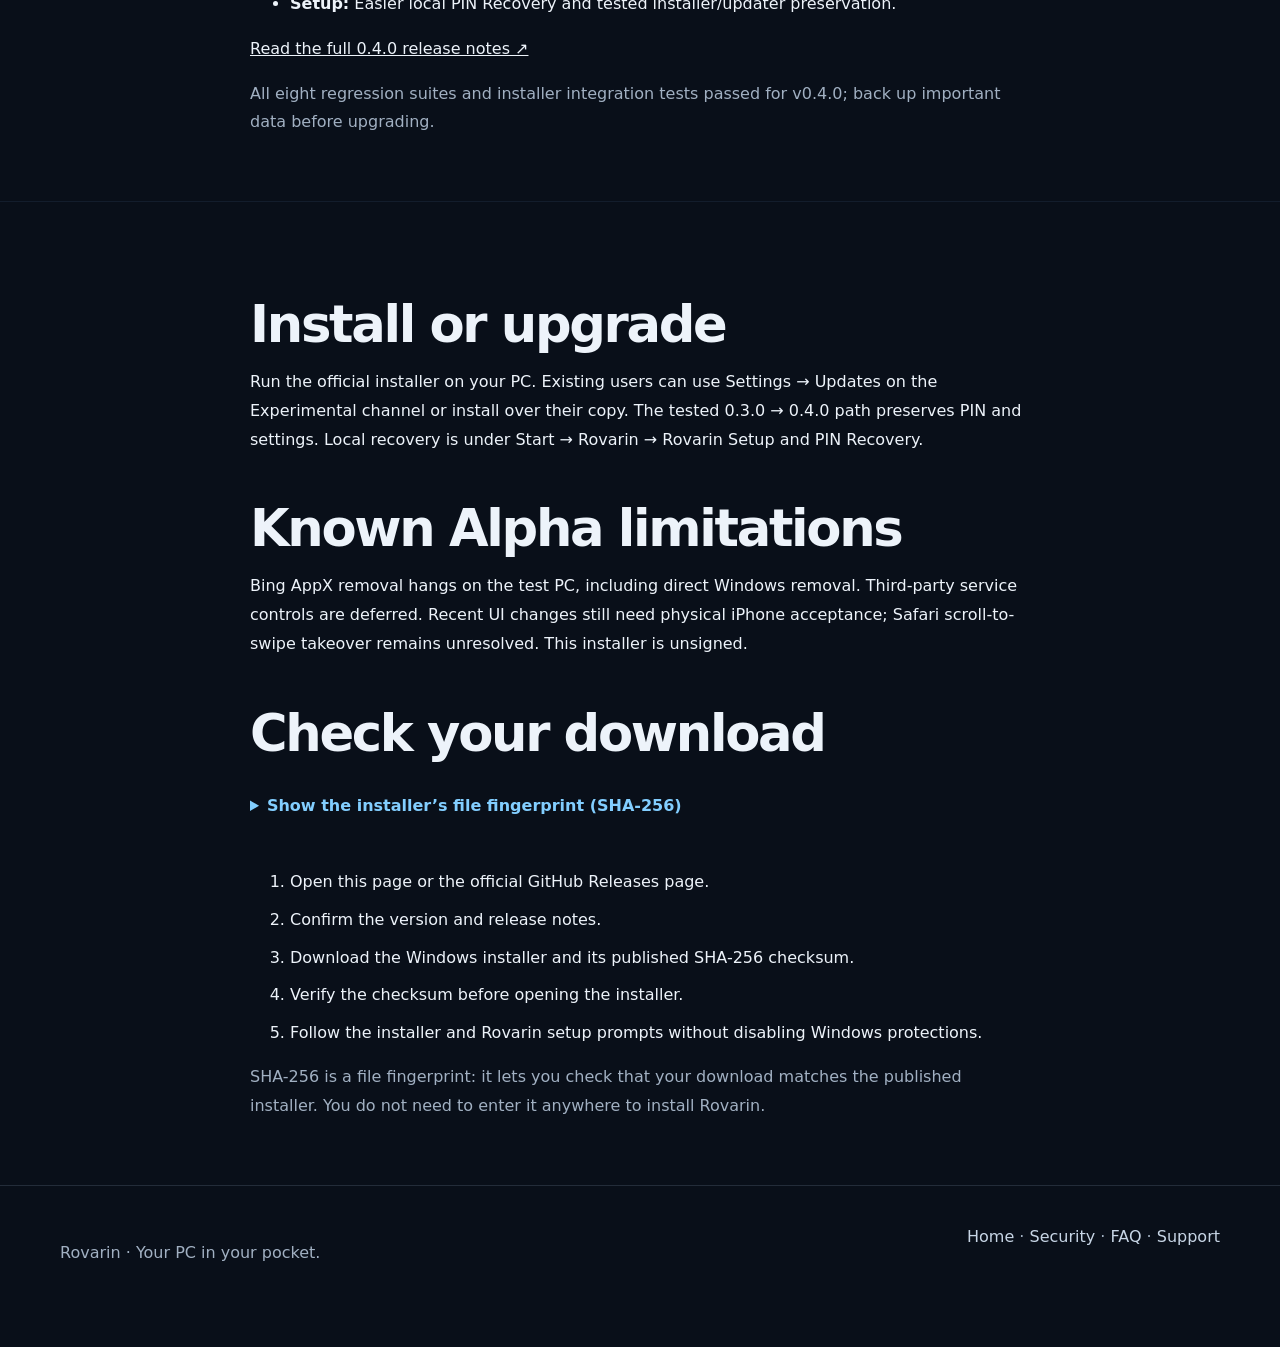
==== commit 3a310078: "Preserve current consumer layout with v0.4.0 release details" ====
--- a/download/index.html
+++ b/download/index.html
@@ -1 +1 @@
-<!doctype html><html lang="en"><head><meta charset="utf-8"><meta name="viewport" content="width=device-width,initial-scale=1"><title>Download Rovarin for Windows — Experimental Alpha</title><meta name="description" content="Rovarin download status, Experimental Alpha warnings, release verification and Windows installer information."><link rel="canonical" href="https://rovarinofficial.com/download/"><meta property="og:title" content="Download Rovarin for Windows"><meta property="og:description" content="Check the current Rovarin Experimental Alpha release status and verification information."><meta property="og:type" content="website"><meta property="og:site_name" content="Rovarin"><meta property="og:url" content="https://rovarinofficial.com/download/"><meta property="og:image" content="https://rovarinofficial.com/assets/images/social-preview.png"><meta name="twitter:card" content="summary_large_image"><meta name="twitter:title" content="Download Rovarin for Windows"><meta name="twitter:description" content="Rovarin Experimental Alpha download and release status."><meta name="twitter:image" content="https://rovarinofficial.com/assets/images/social-preview.png"><meta name="theme-color" content="#050911"><link rel="icon" type="image/png" href="/assets/images/icon.png"><link rel="icon" type="image/svg+xml" href="data:image/svg+xml,%3Csvg xmlns='http://www.w3.org/2000/svg' viewBox='0 0 64 64'%3E%3Crect width='64' height='64' rx='17' fill='%2308111e'/%3E%3Cpath d='M19 47V17h14q12 0 12 10 0 7-7 9l9 11H36l-8-10v10zm9-18h5q4 0 4-3t-4-3h-5z' fill='%23a9e4ff'/%3E%3C/svg%3E"><link rel="stylesheet" href="/assets/css/site.css"><meta name="robots" content="index, follow"></head><body><a class="skip" href="#main">Skip to content</a><header class="site-header"><nav class="nav wrap" aria-label="Primary"><a class="brand" href="/"><span class="mark" aria-hidden="true"></span>Rovarin</a><button class="menu" data-menu aria-expanded="false" aria-controls="nav-links">Menu</button><div class="nav-links" data-nav id="nav-links"><a href="/#features">Features</a><a href="/security/">Security</a><a href="/faq/">FAQ</a><a href="/download/" aria-current="page">Download</a></div></nav></header><main id="main"><header class="page-hero"><div class="wrap prose"><p class="breadcrumbs"><a href="/">Home</a> / Download</p><span class="status">Experimental Alpha</span><h1>Download Rovarin for Windows</h1><p class="lead">Rovarin v0.4.0 Experimental Alpha is available. Download the Windows installer from the official GitHub release.</p></div></header><section class="section"><div class="wrap grid grid-2"><article class="card warning"><p class="kicker">Release status</p><h2>Available now</h2><ul class="list-clean"><li><strong>Current version:</strong> v0.4.0</li><li><strong>Platform:</strong> Windows 11</li><li><strong>Channel:</strong> Experimental Alpha</li><li><strong>Installer:</strong> RovarinSetup.exe</li><li><strong>SHA-256:</strong> <code class="checksum">0ca80546cfd53692fcdaa492f103a2a2f0c5294d9cdd2bc3b6090ac90ec9b288</code></li></ul><div class="actions"><a class="button" href="https://github.com/DontMovePlease/Rovarin/releases/download/v0.4.0/RovarinSetup.exe">Download for Windows ↓</a><a class="button secondary" href="https://github.com/DontMovePlease/Rovarin/releases/download/v0.4.0/RovarinSetup.sha256">Checksum file</a><a class="button secondary" href="https://github.com/DontMovePlease/Rovarin/releases" target="_blank" rel="noopener noreferrer">GitHub Releases</a></div></article><article class="card"><h2>Before you install</h2><p>Experimental Alpha software may contain bugs and features may change. Back up important data and review the release notes before installing.</p><p>If the installer is still unsigned, Windows may show a SmartScreen reputation warning. Confirm that you reached the official GitHub release and compare the installer checksum. Do not turn off Windows security protections.</p><p>Broader hardware and physical-device validation is ongoing. Review the release notes for the checks completed on this version.</p><p>Need assistance or have installation questions? Contact <a href="mailto:support@rovarinofficial.com">support@rovarinofficial.com</a>.</p></article></div></section><section class="section" id="updates"><div class="wrap prose"><p class="kicker">What’s new</p><h2>Rovarin 0.4.0</h2><ul><li><strong>Applications:</strong> Individual and supported batch uninstall, honest progress/results and optional post-uninstall leftover preview and deletion.</li><li><strong>Startup Apps:</strong> Enable, Disable and Restore for supported registrations and eligible sign-in tasks.</li><li><strong>Administrator Maintenance:</strong> Protected component included; enable once through local Windows UAC, with owner-bound authorization and Disable to revoke access.</li><li><strong>Processes:</strong> End task controls in a floating bar with separate advanced process-tree action.</li><li><strong>Setup and reliability:</strong> Easier local PIN Recovery, mobile usability fixes and verified installer/updater preservation.</li></ul><p><a href="https://github.com/DontMovePlease/Rovarin/releases/tag/v0.4.0">Read the full 0.4.0 release notes ↗</a></p><p class="muted">All eight regression suites and installer integration tests passed for v0.4.0; back up important data before upgrading.</p></div></section><section class="section"><div class="wrap prose"><h2>Install or upgrade</h2><p>For a fresh installation, run RovarinSetup.exe and finish setup on your PC. Find local recovery under Start → Rovarin → Rovarin Setup and PIN Recovery. For an existing installation, use Settings → Updates on the Experimental channel or run the official installer over your copy. The tested 0.3.0 → 0.4.0 upgrade preserves PIN and settings; keep important data backed up.</p><h2>Known Alpha limitations</h2><p>Microsoft Bing AppX removal hangs on the test PC, including direct Windows removal. Third-party service controls are deferred. Recent mobile changes still need physical iPhone acceptance, and scroll-to-swipe takeover is unresolved. CPU temperature remains hardware-dependent. This installer is unsigned.</p><h2>Check your download</h2><ol><li>Open this page or the official GitHub Releases page.</li><li>Confirm the version and release notes.</li><li>Download the Windows installer and its published SHA-256 checksum.</li><li>Verify the checksum before opening the installer.</li><li>Follow the installer and Rovarin setup prompts without disabling Windows protections.</li></ol><p class="muted">SHA-256 is a file fingerprint: it lets you check that your download matches the published installer. You do not need to enter it anywhere to install Rovarin.</p></div></section></main><footer class="footer"><div class="wrap footer-grid"><p>Rovarin · Your PC in your pocket.</p><nav aria-label="Footer"><a href="/">Home</a> · <a href="/security/">Security</a> · <a href="/faq/">FAQ</a> · <a href="mailto:support@rovarinofficial.com">Support</a></nav></div></footer><script src="/assets/js/site.js" defer></script></body></html>
+<!doctype html><html lang="en"><head><meta charset="utf-8"><meta name="viewport" content="width=device-width,initial-scale=1"><title>Download Rovarin for Windows — Experimental Alpha</title><meta name="description" content="Rovarin download status, Experimental Alpha warnings, release verification and Windows installer information."><link rel="canonical" href="https://rovarinofficial.com/download/"><meta property="og:title" content="Download Rovarin for Windows"><meta property="og:description" content="Check the current Rovarin Experimental Alpha release status and verification information."><meta property="og:type" content="website"><meta property="og:site_name" content="Rovarin"><meta property="og:url" content="https://rovarinofficial.com/download/"><meta property="og:image" content="https://rovarinofficial.com/assets/images/social-preview.png"><meta name="twitter:card" content="summary_large_image"><meta name="twitter:title" content="Download Rovarin for Windows"><meta name="twitter:description" content="Rovarin Experimental Alpha download and release status."><meta name="twitter:image" content="https://rovarinofficial.com/assets/images/social-preview.png"><meta name="theme-color" content="#050911"><link rel="icon" type="image/png" href="/assets/images/icon.png"><link rel="icon" type="image/svg+xml" href="data:image/svg+xml,%3Csvg xmlns='http://www.w3.org/2000/svg' viewBox='0 0 64 64'%3E%3Crect width='64' height='64' rx='17' fill='%2308111e'/%3E%3Cpath d='M19 47V17h14q12 0 12 10 0 7-7 9l9 11H36l-8-10v10zm9-18h5q4 0 4-3t-4-3h-5z' fill='%23a9e4ff'/%3E%3C/svg%3E"><link rel="stylesheet" href="/assets/css/site.css"><meta name="robots" content="index, follow"></head><body><a class="skip" href="#main">Skip to content</a><header class="site-header"><nav class="nav wrap" aria-label="Primary"><a class="brand" href="/"><span class="mark" aria-hidden="true"></span>Rovarin</a><button class="menu" data-menu aria-expanded="false" aria-controls="nav-links">Menu</button><div class="nav-links" data-nav id="nav-links"><a href="/#features">Features</a><a href="/security/">Security</a><a href="/faq/">FAQ</a><a href="/download/" aria-current="page">Download</a></div></nav></header><main id="main"><header class="page-hero"><div class="wrap prose"><p class="breadcrumbs"><a href="/">Home</a> / Download</p><span class="status">Experimental Alpha</span><h1>Download Rovarin for Windows</h1><p class="lead">Rovarin v0.4.0 Experimental Alpha is available. Download the Windows installer from the official GitHub release.</p></div></header><section class="section"><div class="wrap grid grid-2"><article class="card warning"><p class="kicker">Windows download</p><h2>Your PC companion.</h2><ul class="list-clean"><li><strong>Current version:</strong> v0.4.0</li><li><strong>Platform:</strong> Windows 11</li><li><strong>Channel:</strong> Experimental Alpha</li><li><strong>Installer:</strong> RovarinSetup.exe</li></ul><div class="actions"><a class="button" href="https://github.com/DontMovePlease/Rovarin/releases/download/v0.4.0/RovarinSetup.exe">Download for Windows ↓</a><a class="button secondary" href="https://github.com/DontMovePlease/Rovarin/releases/download/v0.4.0/RovarinSetup.sha256">Checksum file</a><a class="button secondary" href="https://github.com/DontMovePlease/Rovarin/releases" target="_blank" rel="noopener noreferrer">GitHub Releases</a></div></article><article class="card"><h2>Before you install</h2><p>Experimental Alpha software may contain bugs and features may change. Back up important data and review the release notes before installing.</p><p>The installer is unsigned, so Windows may show a SmartScreen warning. Confirm that you reached the official GitHub release and compare the installer checksum. Do not turn off Windows security protections.</p><p>Broader hardware and physical-device validation is ongoing. Review the release notes for the checks completed on this version.</p><p>Need assistance or have installation questions? Contact <a href="mailto:support@rovarinofficial.com">support@rovarinofficial.com</a>.</p></article></div></section><section class="section" id="updates"><div class="wrap prose"><p class="kicker">What’s new</p><h2>Rovarin 0.4.0</h2><ul><li><strong>Applications:</strong> Improved individual/batch uninstall, honest progress and optional leftover preview/Delete/Cancel.</li><li><strong>Startup Apps:</strong> Enable, Disable and Restore for supported registrations and eligible sign-in tasks.</li><li><strong>Administrator Maintenance:</strong> Included protected component, one-time local UAC enrollment and Disable to revoke access.</li><li><strong>Processes:</strong> Floating End task bar, with a separate advanced process-tree action.</li><li><strong>Setup:</strong> Easier local PIN Recovery and tested installer/updater preservation.</li></ul><p><a href="https://github.com/DontMovePlease/Rovarin/releases/tag/v0.4.0">Read the full 0.4.0 release notes ↗</a></p><p class="muted">All eight regression suites and installer integration tests passed for v0.4.0; back up important data before upgrading.</p></div></section><section class="section"><div class="wrap prose"><h2>Install or upgrade</h2><p>Run the official installer on your PC. Existing users can use Settings → Updates on the Experimental channel or install over their copy. The tested 0.3.0 → 0.4.0 path preserves PIN and settings. Local recovery is under Start → Rovarin → Rovarin Setup and PIN Recovery.</p><h2>Known Alpha limitations</h2><p>Bing AppX removal hangs on the test PC, including direct Windows removal. Third-party service controls are deferred. Recent UI changes still need physical iPhone acceptance; Safari scroll-to-swipe takeover remains unresolved. This installer is unsigned.</p><h2>Check your download</h2><details class="verification-details"><summary>Show the installer’s file fingerprint (SHA-256)</summary><code class="checksum">0ca80546cfd53692fcdaa492f103a2a2f0c5294d9cdd2bc3b6090ac90ec9b288</code></details><ol><li>Open this page or the official GitHub Releases page.</li><li>Confirm the version and release notes.</li><li>Download the Windows installer and its published SHA-256 checksum.</li><li>Verify the checksum before opening the installer.</li><li>Follow the installer and Rovarin setup prompts without disabling Windows protections.</li></ol><p class="muted">SHA-256 is a file fingerprint: it lets you check that your download matches the published installer. You do not need to enter it anywhere to install Rovarin.</p></div></section></main><footer class="footer"><div class="wrap footer-grid"><p>Rovarin · Your PC in your pocket.</p><nav aria-label="Footer"><a href="/">Home</a> · <a href="/security/">Security</a> · <a href="/faq/">FAQ</a> · <a href="mailto:support@rovarinofficial.com">Support</a></nav></div></footer><script src="/assets/js/site.js" defer></script></body></html>
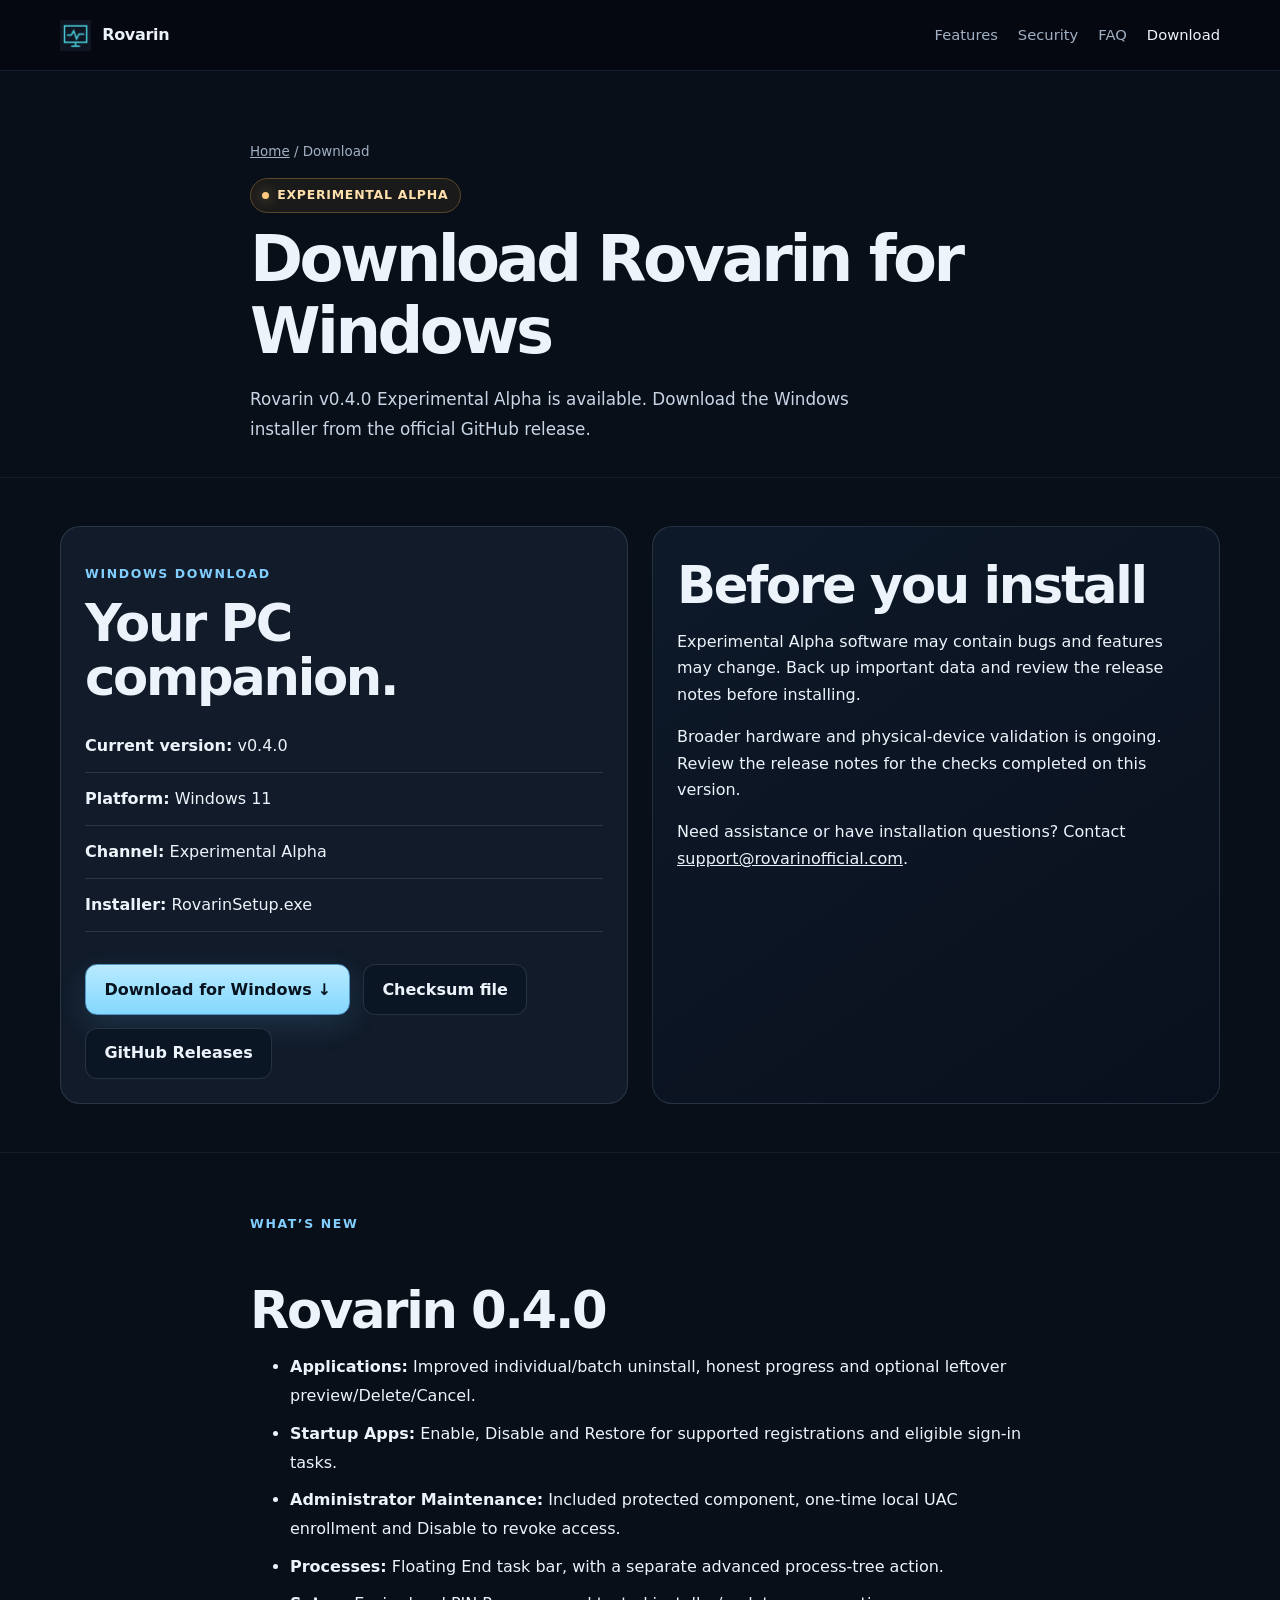
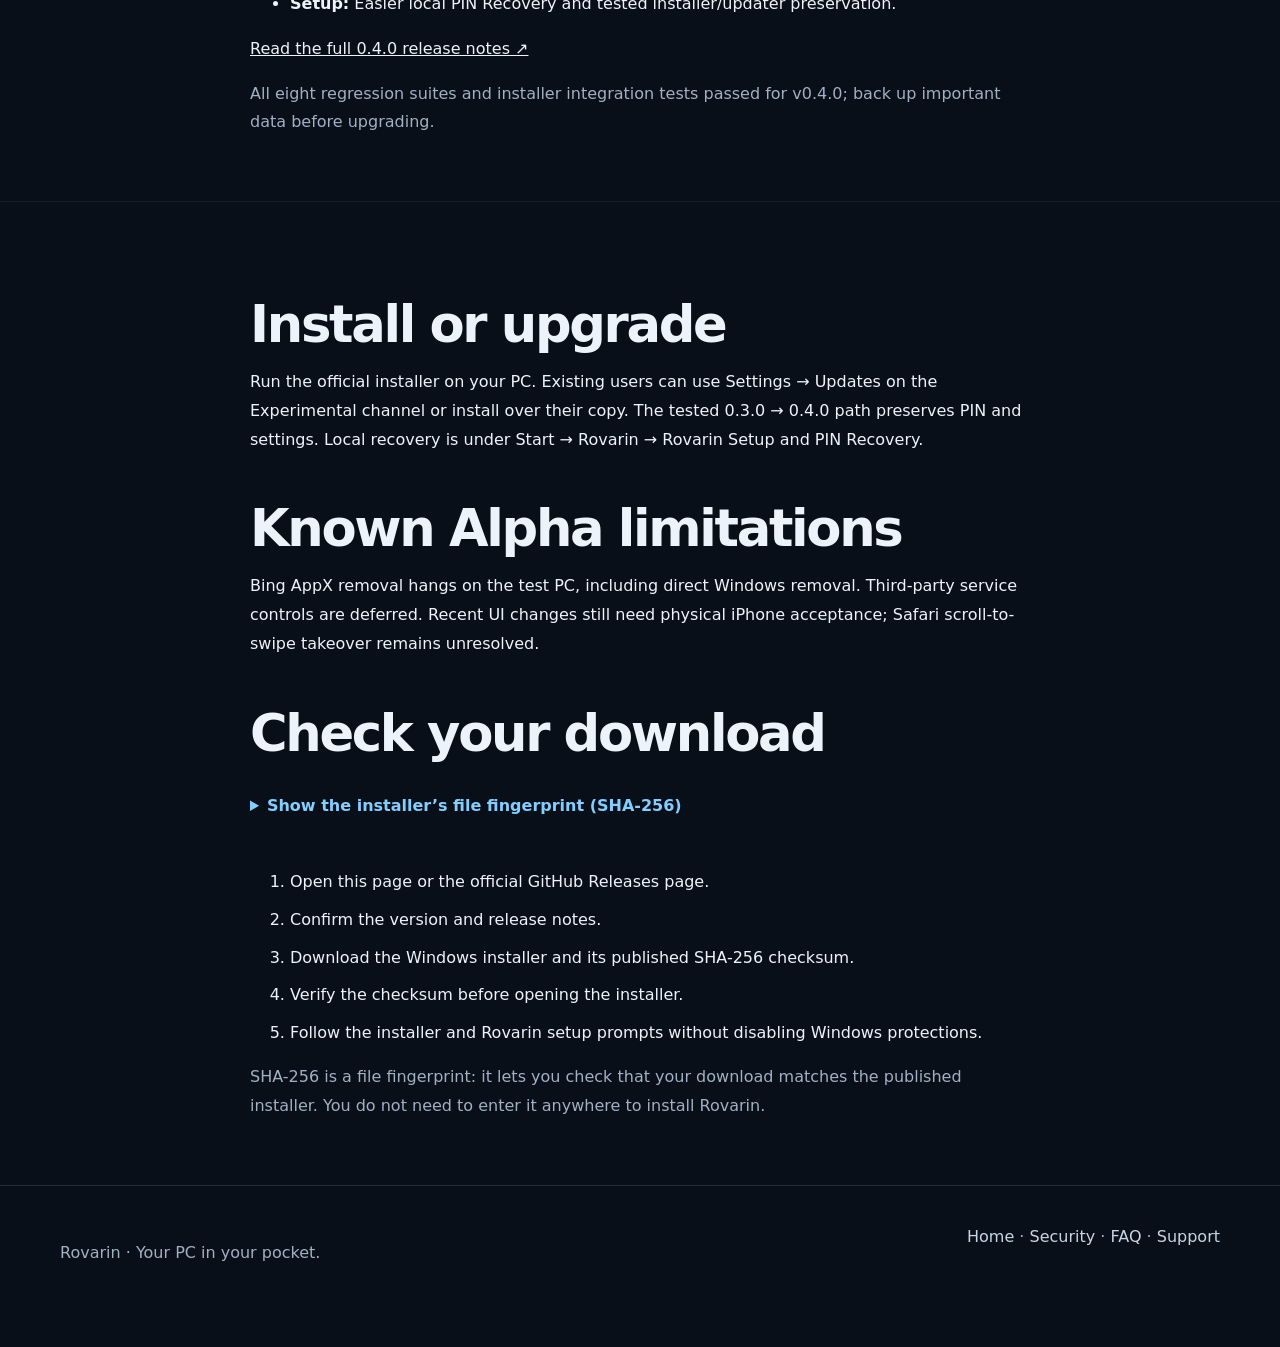
==== commit 8ac49d3e: "Keep download headline focused on Rovarin" ====
--- a/download/index.html
+++ b/download/index.html
@@ -1 +1 @@
-<!doctype html><html lang="en"><head><meta charset="utf-8"><meta name="viewport" content="width=device-width,initial-scale=1"><title>Download Rovarin for Windows — Experimental Alpha</title><meta name="description" content="Rovarin download status, Experimental Alpha warnings, release verification and Windows installer information."><link rel="canonical" href="https://rovarinofficial.com/download/"><meta property="og:title" content="Download Rovarin for Windows"><meta property="og:description" content="Check the current Rovarin Experimental Alpha release status and verification information."><meta property="og:type" content="website"><meta property="og:site_name" content="Rovarin"><meta property="og:url" content="https://rovarinofficial.com/download/"><meta property="og:image" content="https://rovarinofficial.com/assets/images/social-preview.png"><meta name="twitter:card" content="summary_large_image"><meta name="twitter:title" content="Download Rovarin for Windows"><meta name="twitter:description" content="Rovarin Experimental Alpha download and release status."><meta name="twitter:image" content="https://rovarinofficial.com/assets/images/social-preview.png"><meta name="theme-color" content="#050911"><link rel="icon" type="image/png" href="/assets/images/icon.png"><link rel="icon" type="image/svg+xml" href="data:image/svg+xml,%3Csvg xmlns='http://www.w3.org/2000/svg' viewBox='0 0 64 64'%3E%3Crect width='64' height='64' rx='17' fill='%2308111e'/%3E%3Cpath d='M19 47V17h14q12 0 12 10 0 7-7 9l9 11H36l-8-10v10zm9-18h5q4 0 4-3t-4-3h-5z' fill='%23a9e4ff'/%3E%3C/svg%3E"><link rel="stylesheet" href="/assets/css/site.css"><meta name="robots" content="index, follow"></head><body><a class="skip" href="#main">Skip to content</a><header class="site-header"><nav class="nav wrap" aria-label="Primary"><a class="brand" href="/"><span class="mark" aria-hidden="true"></span>Rovarin</a><button class="menu" data-menu aria-expanded="false" aria-controls="nav-links">Menu</button><div class="nav-links" data-nav id="nav-links"><a href="/#features">Features</a><a href="/security/">Security</a><a href="/faq/">FAQ</a><a href="/download/" aria-current="page">Download</a></div></nav></header><main id="main"><header class="page-hero"><div class="wrap prose"><p class="breadcrumbs"><a href="/">Home</a> / Download</p><span class="status">Experimental Alpha</span><h1>Download Rovarin for Windows</h1><p class="lead">Rovarin v0.4.0 Experimental Alpha is available. Download the Windows installer from the official GitHub release.</p></div></header><section class="section"><div class="wrap grid grid-2"><article class="card warning"><p class="kicker">Windows download</p><h2>Your PC companion.</h2><ul class="list-clean"><li><strong>Current version:</strong> v0.4.0</li><li><strong>Platform:</strong> Windows 11</li><li><strong>Channel:</strong> Experimental Alpha</li><li><strong>Installer:</strong> RovarinSetup.exe</li></ul><div class="actions"><a class="button" href="https://github.com/DontMovePlease/Rovarin/releases/download/v0.4.0/RovarinSetup.exe">Download for Windows ↓</a><a class="button secondary" href="https://github.com/DontMovePlease/Rovarin/releases/download/v0.4.0/RovarinSetup.sha256">Checksum file</a><a class="button secondary" href="https://github.com/DontMovePlease/Rovarin/releases" target="_blank" rel="noopener noreferrer">GitHub Releases</a></div></article><article class="card"><h2>Before you install</h2><p>Experimental Alpha software may contain bugs and features may change. Back up important data and review the release notes before installing.</p><p>The installer is unsigned, so Windows may show a SmartScreen warning. Confirm that you reached the official GitHub release and compare the installer checksum. Do not turn off Windows security protections.</p><p>Broader hardware and physical-device validation is ongoing. Review the release notes for the checks completed on this version.</p><p>Need assistance or have installation questions? Contact <a href="mailto:support@rovarinofficial.com">support@rovarinofficial.com</a>.</p></article></div></section><section class="section" id="updates"><div class="wrap prose"><p class="kicker">What’s new</p><h2>Rovarin 0.4.0</h2><ul><li><strong>Applications:</strong> Improved individual/batch uninstall, honest progress and optional leftover preview/Delete/Cancel.</li><li><strong>Startup Apps:</strong> Enable, Disable and Restore for supported registrations and eligible sign-in tasks.</li><li><strong>Administrator Maintenance:</strong> Included protected component, one-time local UAC enrollment and Disable to revoke access.</li><li><strong>Processes:</strong> Floating End task bar, with a separate advanced process-tree action.</li><li><strong>Setup:</strong> Easier local PIN Recovery and tested installer/updater preservation.</li></ul><p><a href="https://github.com/DontMovePlease/Rovarin/releases/tag/v0.4.0">Read the full 0.4.0 release notes ↗</a></p><p class="muted">All eight regression suites and installer integration tests passed for v0.4.0; back up important data before upgrading.</p></div></section><section class="section"><div class="wrap prose"><h2>Install or upgrade</h2><p>Run the official installer on your PC. Existing users can use Settings → Updates on the Experimental channel or install over their copy. The tested 0.3.0 → 0.4.0 path preserves PIN and settings. Local recovery is under Start → Rovarin → Rovarin Setup and PIN Recovery.</p><h2>Known Alpha limitations</h2><p>Bing AppX removal hangs on the test PC, including direct Windows removal. Third-party service controls are deferred. Recent UI changes still need physical iPhone acceptance; Safari scroll-to-swipe takeover remains unresolved. This installer is unsigned.</p><h2>Check your download</h2><details class="verification-details"><summary>Show the installer’s file fingerprint (SHA-256)</summary><code class="checksum">0ca80546cfd53692fcdaa492f103a2a2f0c5294d9cdd2bc3b6090ac90ec9b288</code></details><ol><li>Open this page or the official GitHub Releases page.</li><li>Confirm the version and release notes.</li><li>Download the Windows installer and its published SHA-256 checksum.</li><li>Verify the checksum before opening the installer.</li><li>Follow the installer and Rovarin setup prompts without disabling Windows protections.</li></ol><p class="muted">SHA-256 is a file fingerprint: it lets you check that your download matches the published installer. You do not need to enter it anywhere to install Rovarin.</p></div></section></main><footer class="footer"><div class="wrap footer-grid"><p>Rovarin · Your PC in your pocket.</p><nav aria-label="Footer"><a href="/">Home</a> · <a href="/security/">Security</a> · <a href="/faq/">FAQ</a> · <a href="mailto:support@rovarinofficial.com">Support</a></nav></div></footer><script src="/assets/js/site.js" defer></script></body></html>
+<!doctype html><html lang="en"><head><meta charset="utf-8"><meta name="viewport" content="width=device-width,initial-scale=1"><title>Download Rovarin for Windows — Experimental Alpha</title><meta name="description" content="Rovarin download status, Experimental Alpha warnings, release verification and Windows installer information."><link rel="canonical" href="https://rovarinofficial.com/download/"><meta property="og:title" content="Download Rovarin for Windows"><meta property="og:description" content="Check the current Rovarin Experimental Alpha release status and verification information."><meta property="og:type" content="website"><meta property="og:site_name" content="Rovarin"><meta property="og:url" content="https://rovarinofficial.com/download/"><meta property="og:image" content="https://rovarinofficial.com/assets/images/social-preview.png"><meta name="twitter:card" content="summary_large_image"><meta name="twitter:title" content="Download Rovarin for Windows"><meta name="twitter:description" content="Rovarin Experimental Alpha download and release status."><meta name="twitter:image" content="https://rovarinofficial.com/assets/images/social-preview.png"><meta name="theme-color" content="#050911"><link rel="icon" type="image/png" href="/assets/images/icon.png"><link rel="icon" type="image/svg+xml" href="data:image/svg+xml,%3Csvg xmlns='http://www.w3.org/2000/svg' viewBox='0 0 64 64'%3E%3Crect width='64' height='64' rx='17' fill='%2308111e'/%3E%3Cpath d='M19 47V17h14q12 0 12 10 0 7-7 9l9 11H36l-8-10v10zm9-18h5q4 0 4-3t-4-3h-5z' fill='%23a9e4ff'/%3E%3C/svg%3E"><link rel="stylesheet" href="/assets/css/site.css"><meta name="robots" content="index, follow"></head><body><a class="skip" href="#main">Skip to content</a><header class="site-header"><nav class="nav wrap" aria-label="Primary"><a class="brand" href="/"><span class="mark" aria-hidden="true"></span>Rovarin</a><button class="menu" data-menu aria-expanded="false" aria-controls="nav-links">Menu</button><div class="nav-links" data-nav id="nav-links"><a href="/#features">Features</a><a href="/security/">Security</a><a href="/faq/">FAQ</a><a href="/download/" aria-current="page">Download</a></div></nav></header><main id="main"><header class="page-hero"><div class="wrap prose"><p class="breadcrumbs"><a href="/">Home</a> / Download</p><span class="status">Experimental Alpha</span><h1>Download Rovarin for Windows</h1><p class="lead">Rovarin v0.4.0 Experimental Alpha is available. Download the Windows installer from the official GitHub release.</p></div></header><section class="section"><div class="wrap grid grid-2"><article class="card warning"><p class="kicker">Windows download</p><h2>Your PC companion.</h2><ul class="list-clean"><li><strong>Current version:</strong> v0.4.0</li><li><strong>Platform:</strong> Windows 11</li><li><strong>Channel:</strong> Experimental Alpha</li><li><strong>Installer:</strong> RovarinSetup.exe</li></ul><div class="actions"><a class="button" href="https://github.com/DontMovePlease/Rovarin/releases/download/v0.4.0/RovarinSetup.exe">Download for Windows ↓</a><a class="button secondary" href="https://github.com/DontMovePlease/Rovarin/releases/download/v0.4.0/RovarinSetup.sha256">Checksum file</a><a class="button secondary" href="https://github.com/DontMovePlease/Rovarin/releases" target="_blank" rel="noopener noreferrer">GitHub Releases</a></div></article><article class="card"><h2>Before you install</h2><p>Experimental Alpha software may contain bugs and features may change. Back up important data and review the release notes before installing.</p><p>Broader hardware and physical-device validation is ongoing. Review the release notes for the checks completed on this version.</p><p>Need assistance or have installation questions? Contact <a href="mailto:support@rovarinofficial.com">support@rovarinofficial.com</a>.</p></article></div></section><section class="section" id="updates"><div class="wrap prose"><p class="kicker">What’s new</p><h2>Rovarin 0.4.0</h2><ul><li><strong>Applications:</strong> Improved individual/batch uninstall, honest progress and optional leftover preview/Delete/Cancel.</li><li><strong>Startup Apps:</strong> Enable, Disable and Restore for supported registrations and eligible sign-in tasks.</li><li><strong>Administrator Maintenance:</strong> Included protected component, one-time local UAC enrollment and Disable to revoke access.</li><li><strong>Processes:</strong> Floating End task bar, with a separate advanced process-tree action.</li><li><strong>Setup:</strong> Easier local PIN Recovery and tested installer/updater preservation.</li></ul><p><a href="https://github.com/DontMovePlease/Rovarin/releases/tag/v0.4.0">Read the full 0.4.0 release notes ↗</a></p><p class="muted">All eight regression suites and installer integration tests passed for v0.4.0; back up important data before upgrading.</p></div></section><section class="section"><div class="wrap prose"><h2>Install or upgrade</h2><p>Run the official installer on your PC. Existing users can use Settings → Updates on the Experimental channel or install over their copy. The tested 0.3.0 → 0.4.0 path preserves PIN and settings. Local recovery is under Start → Rovarin → Rovarin Setup and PIN Recovery.</p><h2>Known Alpha limitations</h2><p>Bing AppX removal hangs on the test PC, including direct Windows removal. Third-party service controls are deferred. Recent UI changes still need physical iPhone acceptance; Safari scroll-to-swipe takeover remains unresolved.</p><h2>Check your download</h2><details class="verification-details"><summary>Show the installer’s file fingerprint (SHA-256)</summary><p>The installer is unsigned, so Windows may show a SmartScreen warning. Confirm that you reached the official GitHub release and compare the installer checksum. Do not turn off Windows security protections.</p><code class="checksum">0ca80546cfd53692fcdaa492f103a2a2f0c5294d9cdd2bc3b6090ac90ec9b288</code></details><ol><li>Open this page or the official GitHub Releases page.</li><li>Confirm the version and release notes.</li><li>Download the Windows installer and its published SHA-256 checksum.</li><li>Verify the checksum before opening the installer.</li><li>Follow the installer and Rovarin setup prompts without disabling Windows protections.</li></ol><p class="muted">SHA-256 is a file fingerprint: it lets you check that your download matches the published installer. You do not need to enter it anywhere to install Rovarin.</p></div></section></main><footer class="footer"><div class="wrap footer-grid"><p>Rovarin · Your PC in your pocket.</p><nav aria-label="Footer"><a href="/">Home</a> · <a href="/security/">Security</a> · <a href="/faq/">FAQ</a> · <a href="mailto:support@rovarinofficial.com">Support</a></nav></div></footer><script src="/assets/js/site.js" defer></script></body></html>
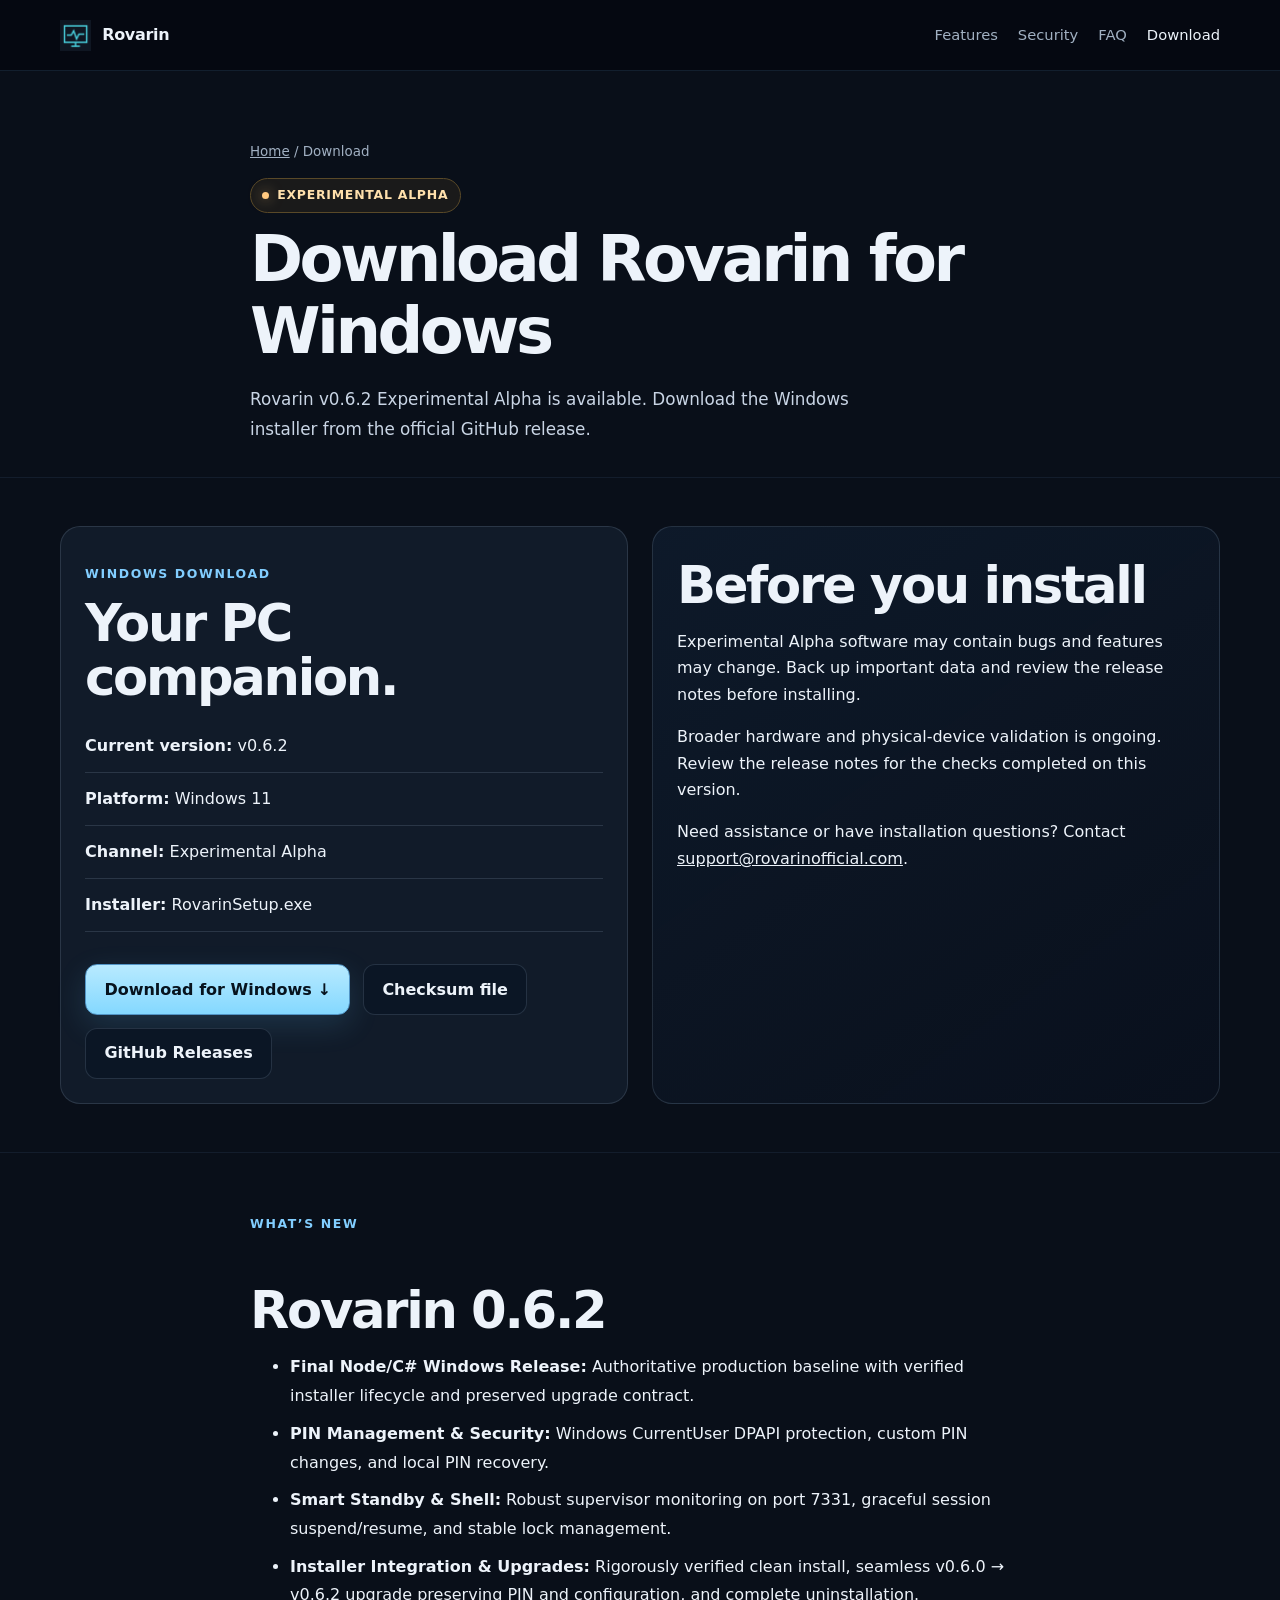
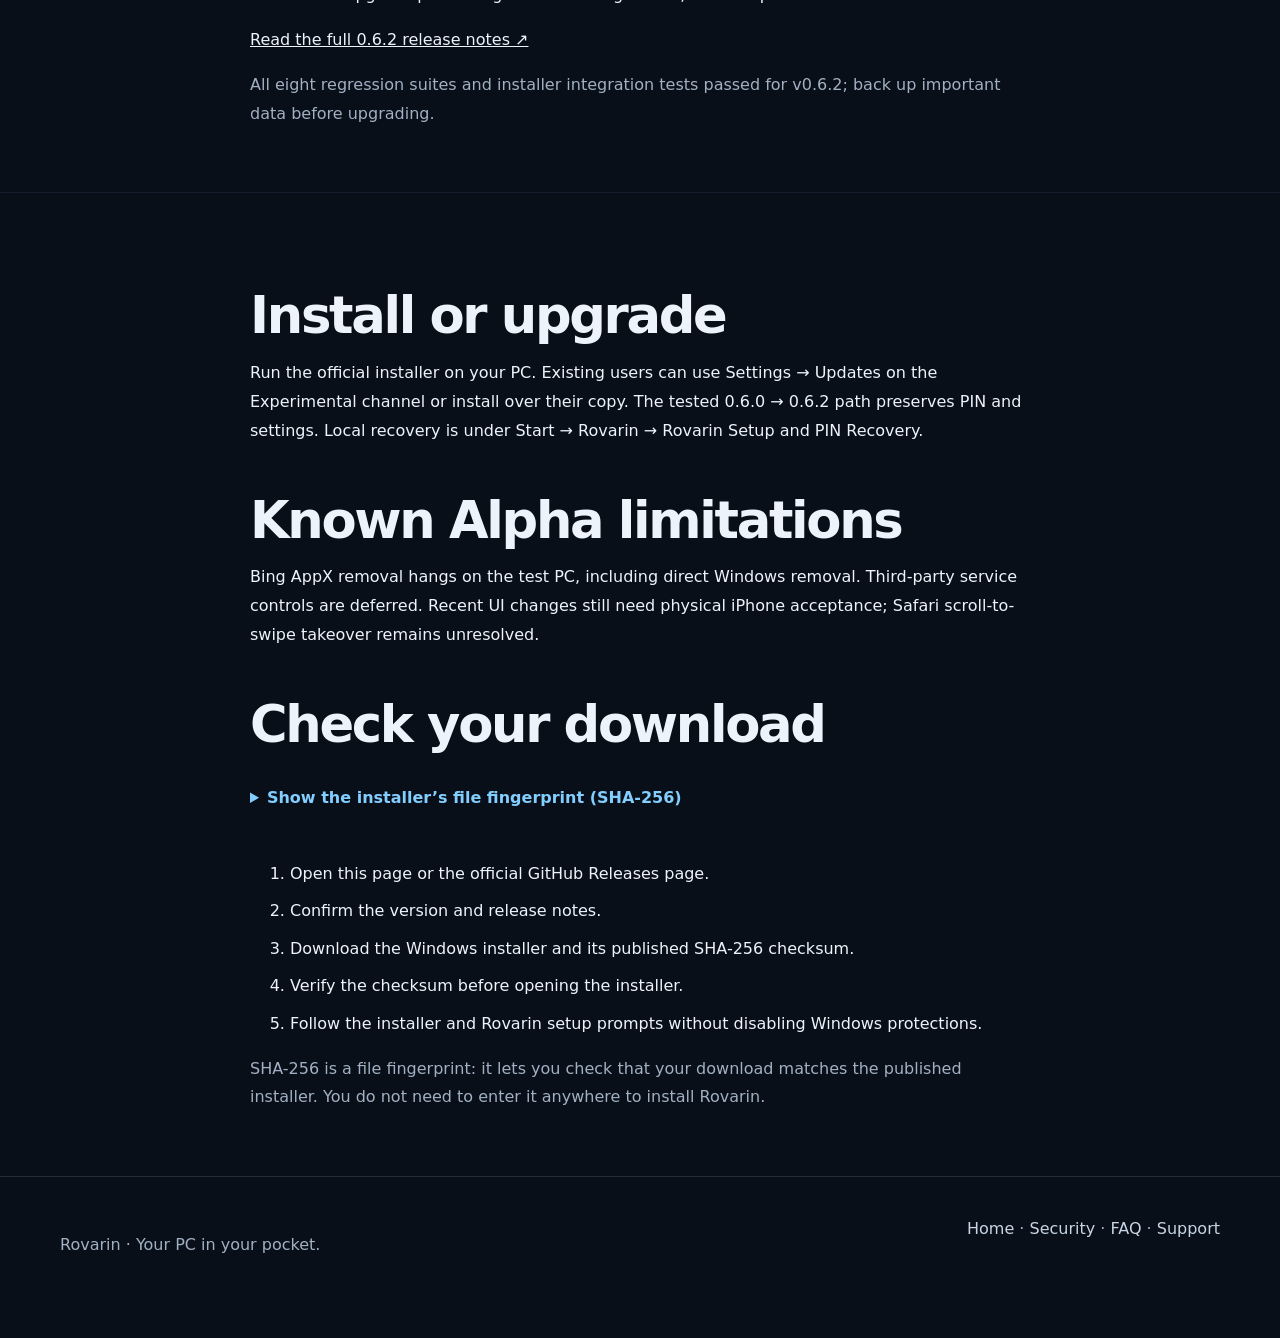
==== commit 03cc7b39: "Update official website for Rovarin v0.6.2 release" ====
--- a/download/index.html
+++ b/download/index.html
@@ -1 +1 @@
-<!doctype html><html lang="en"><head><meta charset="utf-8"><meta name="viewport" content="width=device-width,initial-scale=1"><title>Download Rovarin for Windows — Experimental Alpha</title><meta name="description" content="Rovarin download status, Experimental Alpha warnings, release verification and Windows installer information."><link rel="canonical" href="https://rovarinofficial.com/download/"><meta property="og:title" content="Download Rovarin for Windows"><meta property="og:description" content="Check the current Rovarin Experimental Alpha release status and verification information."><meta property="og:type" content="website"><meta property="og:site_name" content="Rovarin"><meta property="og:url" content="https://rovarinofficial.com/download/"><meta property="og:image" content="https://rovarinofficial.com/assets/images/social-preview.png"><meta name="twitter:card" content="summary_large_image"><meta name="twitter:title" content="Download Rovarin for Windows"><meta name="twitter:description" content="Rovarin Experimental Alpha download and release status."><meta name="twitter:image" content="https://rovarinofficial.com/assets/images/social-preview.png"><meta name="theme-color" content="#050911"><link rel="icon" type="image/png" href="/assets/images/icon.png"><link rel="icon" type="image/svg+xml" href="data:image/svg+xml,%3Csvg xmlns='http://www.w3.org/2000/svg' viewBox='0 0 64 64'%3E%3Crect width='64' height='64' rx='17' fill='%2308111e'/%3E%3Cpath d='M19 47V17h14q12 0 12 10 0 7-7 9l9 11H36l-8-10v10zm9-18h5q4 0 4-3t-4-3h-5z' fill='%23a9e4ff'/%3E%3C/svg%3E"><link rel="stylesheet" href="/assets/css/site.css"><meta name="robots" content="index, follow"></head><body><a class="skip" href="#main">Skip to content</a><header class="site-header"><nav class="nav wrap" aria-label="Primary"><a class="brand" href="/"><span class="mark" aria-hidden="true"></span>Rovarin</a><button class="menu" data-menu aria-expanded="false" aria-controls="nav-links">Menu</button><div class="nav-links" data-nav id="nav-links"><a href="/#features">Features</a><a href="/security/">Security</a><a href="/faq/">FAQ</a><a href="/download/" aria-current="page">Download</a></div></nav></header><main id="main"><header class="page-hero"><div class="wrap prose"><p class="breadcrumbs"><a href="/">Home</a> / Download</p><span class="status">Experimental Alpha</span><h1>Download Rovarin for Windows</h1><p class="lead">Rovarin v0.4.0 Experimental Alpha is available. Download the Windows installer from the official GitHub release.</p></div></header><section class="section"><div class="wrap grid grid-2"><article class="card warning"><p class="kicker">Windows download</p><h2>Your PC companion.</h2><ul class="list-clean"><li><strong>Current version:</strong> v0.4.0</li><li><strong>Platform:</strong> Windows 11</li><li><strong>Channel:</strong> Experimental Alpha</li><li><strong>Installer:</strong> RovarinSetup.exe</li></ul><div class="actions"><a class="button" href="https://github.com/DontMovePlease/Rovarin/releases/download/v0.4.0/RovarinSetup.exe">Download for Windows ↓</a><a class="button secondary" href="https://github.com/DontMovePlease/Rovarin/releases/download/v0.4.0/RovarinSetup.sha256">Checksum file</a><a class="button secondary" href="https://github.com/DontMovePlease/Rovarin/releases" target="_blank" rel="noopener noreferrer">GitHub Releases</a></div></article><article class="card"><h2>Before you install</h2><p>Experimental Alpha software may contain bugs and features may change. Back up important data and review the release notes before installing.</p><p>Broader hardware and physical-device validation is ongoing. Review the release notes for the checks completed on this version.</p><p>Need assistance or have installation questions? Contact <a href="mailto:support@rovarinofficial.com">support@rovarinofficial.com</a>.</p></article></div></section><section class="section" id="updates"><div class="wrap prose"><p class="kicker">What’s new</p><h2>Rovarin 0.4.0</h2><ul><li><strong>Applications:</strong> Improved individual/batch uninstall, honest progress and optional leftover preview/Delete/Cancel.</li><li><strong>Startup Apps:</strong> Enable, Disable and Restore for supported registrations and eligible sign-in tasks.</li><li><strong>Administrator Maintenance:</strong> Included protected component, one-time local UAC enrollment and Disable to revoke access.</li><li><strong>Processes:</strong> Floating End task bar, with a separate advanced process-tree action.</li><li><strong>Setup:</strong> Easier local PIN Recovery and tested installer/updater preservation.</li></ul><p><a href="https://github.com/DontMovePlease/Rovarin/releases/tag/v0.4.0">Read the full 0.4.0 release notes ↗</a></p><p class="muted">All eight regression suites and installer integration tests passed for v0.4.0; back up important data before upgrading.</p></div></section><section class="section"><div class="wrap prose"><h2>Install or upgrade</h2><p>Run the official installer on your PC. Existing users can use Settings → Updates on the Experimental channel or install over their copy. The tested 0.3.0 → 0.4.0 path preserves PIN and settings. Local recovery is under Start → Rovarin → Rovarin Setup and PIN Recovery.</p><h2>Known Alpha limitations</h2><p>Bing AppX removal hangs on the test PC, including direct Windows removal. Third-party service controls are deferred. Recent UI changes still need physical iPhone acceptance; Safari scroll-to-swipe takeover remains unresolved.</p><h2>Check your download</h2><details class="verification-details"><summary>Show the installer’s file fingerprint (SHA-256)</summary><p>The installer is unsigned, so Windows may show a SmartScreen warning. Confirm that you reached the official GitHub release and compare the installer checksum. Do not turn off Windows security protections.</p><code class="checksum">0ca80546cfd53692fcdaa492f103a2a2f0c5294d9cdd2bc3b6090ac90ec9b288</code></details><ol><li>Open this page or the official GitHub Releases page.</li><li>Confirm the version and release notes.</li><li>Download the Windows installer and its published SHA-256 checksum.</li><li>Verify the checksum before opening the installer.</li><li>Follow the installer and Rovarin setup prompts without disabling Windows protections.</li></ol><p class="muted">SHA-256 is a file fingerprint: it lets you check that your download matches the published installer. You do not need to enter it anywhere to install Rovarin.</p></div></section></main><footer class="footer"><div class="wrap footer-grid"><p>Rovarin · Your PC in your pocket.</p><nav aria-label="Footer"><a href="/">Home</a> · <a href="/security/">Security</a> · <a href="/faq/">FAQ</a> · <a href="mailto:support@rovarinofficial.com">Support</a></nav></div></footer><script src="/assets/js/site.js" defer></script></body></html>
+<!doctype html><html lang="en"><head><meta charset="utf-8"><meta name="viewport" content="width=device-width,initial-scale=1"><title>Download Rovarin for Windows — Experimental Alpha</title><meta name="description" content="Rovarin download status, Experimental Alpha warnings, release verification and Windows installer information."><link rel="canonical" href="https://rovarinofficial.com/download/"><meta property="og:title" content="Download Rovarin for Windows"><meta property="og:description" content="Check the current Rovarin Experimental Alpha release status and verification information."><meta property="og:type" content="website"><meta property="og:site_name" content="Rovarin"><meta property="og:url" content="https://rovarinofficial.com/download/"><meta property="og:image" content="https://rovarinofficial.com/assets/images/social-preview.png"><meta name="twitter:card" content="summary_large_image"><meta name="twitter:title" content="Download Rovarin for Windows"><meta name="twitter:description" content="Rovarin Experimental Alpha download and release status."><meta name="twitter:image" content="https://rovarinofficial.com/assets/images/social-preview.png"><meta name="theme-color" content="#050911"><link rel="icon" type="image/png" href="/assets/images/icon.png"><link rel="icon" type="image/svg+xml" href="data:image/svg+xml,%3Csvg xmlns='http://www.w3.org/2000/svg' viewBox='0 0 64 64'%3E%3Crect width='64' height='64' rx='17' fill='%2308111e'/%3E%3Cpath d='M19 47V17h14q12 0 12 10 0 7-7 9l9 11H36l-8-10v10zm9-18h5q4 0 4-3t-4-3h-5z' fill='%23a9e4ff'/%3E%3C/svg%3E"><link rel="stylesheet" href="/assets/css/site.css"><meta name="robots" content="index, follow"></head><body><a class="skip" href="#main">Skip to content</a><header class="site-header"><nav class="nav wrap" aria-label="Primary"><a class="brand" href="/"><span class="mark" aria-hidden="true"></span>Rovarin</a><button class="menu" data-menu aria-expanded="false" aria-controls="nav-links">Menu</button><div class="nav-links" data-nav id="nav-links"><a href="/#features">Features</a><a href="/security/">Security</a><a href="/faq/">FAQ</a><a href="/download/" aria-current="page">Download</a></div></nav></header><main id="main"><header class="page-hero"><div class="wrap prose"><p class="breadcrumbs"><a href="/">Home</a> / Download</p><span class="status">Experimental Alpha</span><h1>Download Rovarin for Windows</h1><p class="lead">Rovarin v0.6.2 Experimental Alpha is available. Download the Windows installer from the official GitHub release.</p></div></header><section class="section"><div class="wrap grid grid-2"><article class="card warning"><p class="kicker">Windows download</p><h2>Your PC companion.</h2><ul class="list-clean"><li><strong>Current version:</strong> v0.6.2</li><li><strong>Platform:</strong> Windows 11</li><li><strong>Channel:</strong> Experimental Alpha</li><li><strong>Installer:</strong> RovarinSetup.exe</li></ul><div class="actions"><a class="button" href="https://github.com/DontMovePlease/Rovarin/releases/download/v0.6.2/RovarinSetup.exe">Download for Windows ↓</a><a class="button secondary" href="https://github.com/DontMovePlease/Rovarin/releases/download/v0.6.2/RovarinSetup.sha256">Checksum file</a><a class="button secondary" href="https://github.com/DontMovePlease/Rovarin/releases" target="_blank" rel="noopener noreferrer">GitHub Releases</a></div></article><article class="card"><h2>Before you install</h2><p>Experimental Alpha software may contain bugs and features may change. Back up important data and review the release notes before installing.</p><p>Broader hardware and physical-device validation is ongoing. Review the release notes for the checks completed on this version.</p><p>Need assistance or have installation questions? Contact <a href="mailto:support@rovarinofficial.com">support@rovarinofficial.com</a>.</p></article></div></section><section class="section" id="updates"><div class="wrap prose"><p class="kicker">What’s new</p><h2>Rovarin 0.6.2</h2><ul><li><strong>Final Node/C# Windows Release:</strong> Authoritative production baseline with verified installer lifecycle and preserved upgrade contract.</li><li><strong>PIN Management &amp; Security:</strong> Windows CurrentUser DPAPI protection, custom PIN changes, and local PIN recovery.</li><li><strong>Smart Standby &amp; Shell:</strong> Robust supervisor monitoring on port 7331, graceful session suspend/resume, and stable lock management.</li><li><strong>Installer Integration &amp; Upgrades:</strong> Rigorously verified clean install, seamless v0.6.0 → v0.6.2 upgrade preserving PIN and configuration, and complete uninstallation.</li></ul><p><a href="https://github.com/DontMovePlease/Rovarin/releases/tag/v0.6.2">Read the full 0.6.2 release notes ↗</a></p><p class="muted">All eight regression suites and installer integration tests passed for v0.6.2; back up important data before upgrading.</p></div></section><section class="section"><div class="wrap prose"><h2>Install or upgrade</h2><p>Run the official installer on your PC. Existing users can use Settings → Updates on the Experimental channel or install over their copy. The tested 0.6.0 → 0.6.2 path preserves PIN and settings. Local recovery is under Start → Rovarin → Rovarin Setup and PIN Recovery.</p><h2>Known Alpha limitations</h2><p>Bing AppX removal hangs on the test PC, including direct Windows removal. Third-party service controls are deferred. Recent UI changes still need physical iPhone acceptance; Safari scroll-to-swipe takeover remains unresolved.</p><h2>Check your download</h2><details class="verification-details"><summary>Show the installer’s file fingerprint (SHA-256)</summary><p>The installer is unsigned, so Windows may show a SmartScreen warning. Confirm that you reached the official GitHub release and compare the installer checksum. Do not turn off Windows security protections.</p><code class="checksum">7afced7f0cae3066c19aa12012e8c8605e80f7b0a9d9ef08dd77a19307a8327f</code></details><ol><li>Open this page or the official GitHub Releases page.</li><li>Confirm the version and release notes.</li><li>Download the Windows installer and its published SHA-256 checksum.</li><li>Verify the checksum before opening the installer.</li><li>Follow the installer and Rovarin setup prompts without disabling Windows protections.</li></ol><p class="muted">SHA-256 is a file fingerprint: it lets you check that your download matches the published installer. You do not need to enter it anywhere to install Rovarin.</p></div></section></main><footer class="footer"><div class="wrap footer-grid"><p>Rovarin · Your PC in your pocket.</p><nav aria-label="Footer"><a href="/">Home</a> · <a href="/security/">Security</a> · <a href="/faq/">FAQ</a> · <a href="mailto:support@rovarinofficial.com">Support</a></nav></div></footer><script src="/assets/js/site.js" defer></script></body></html>
